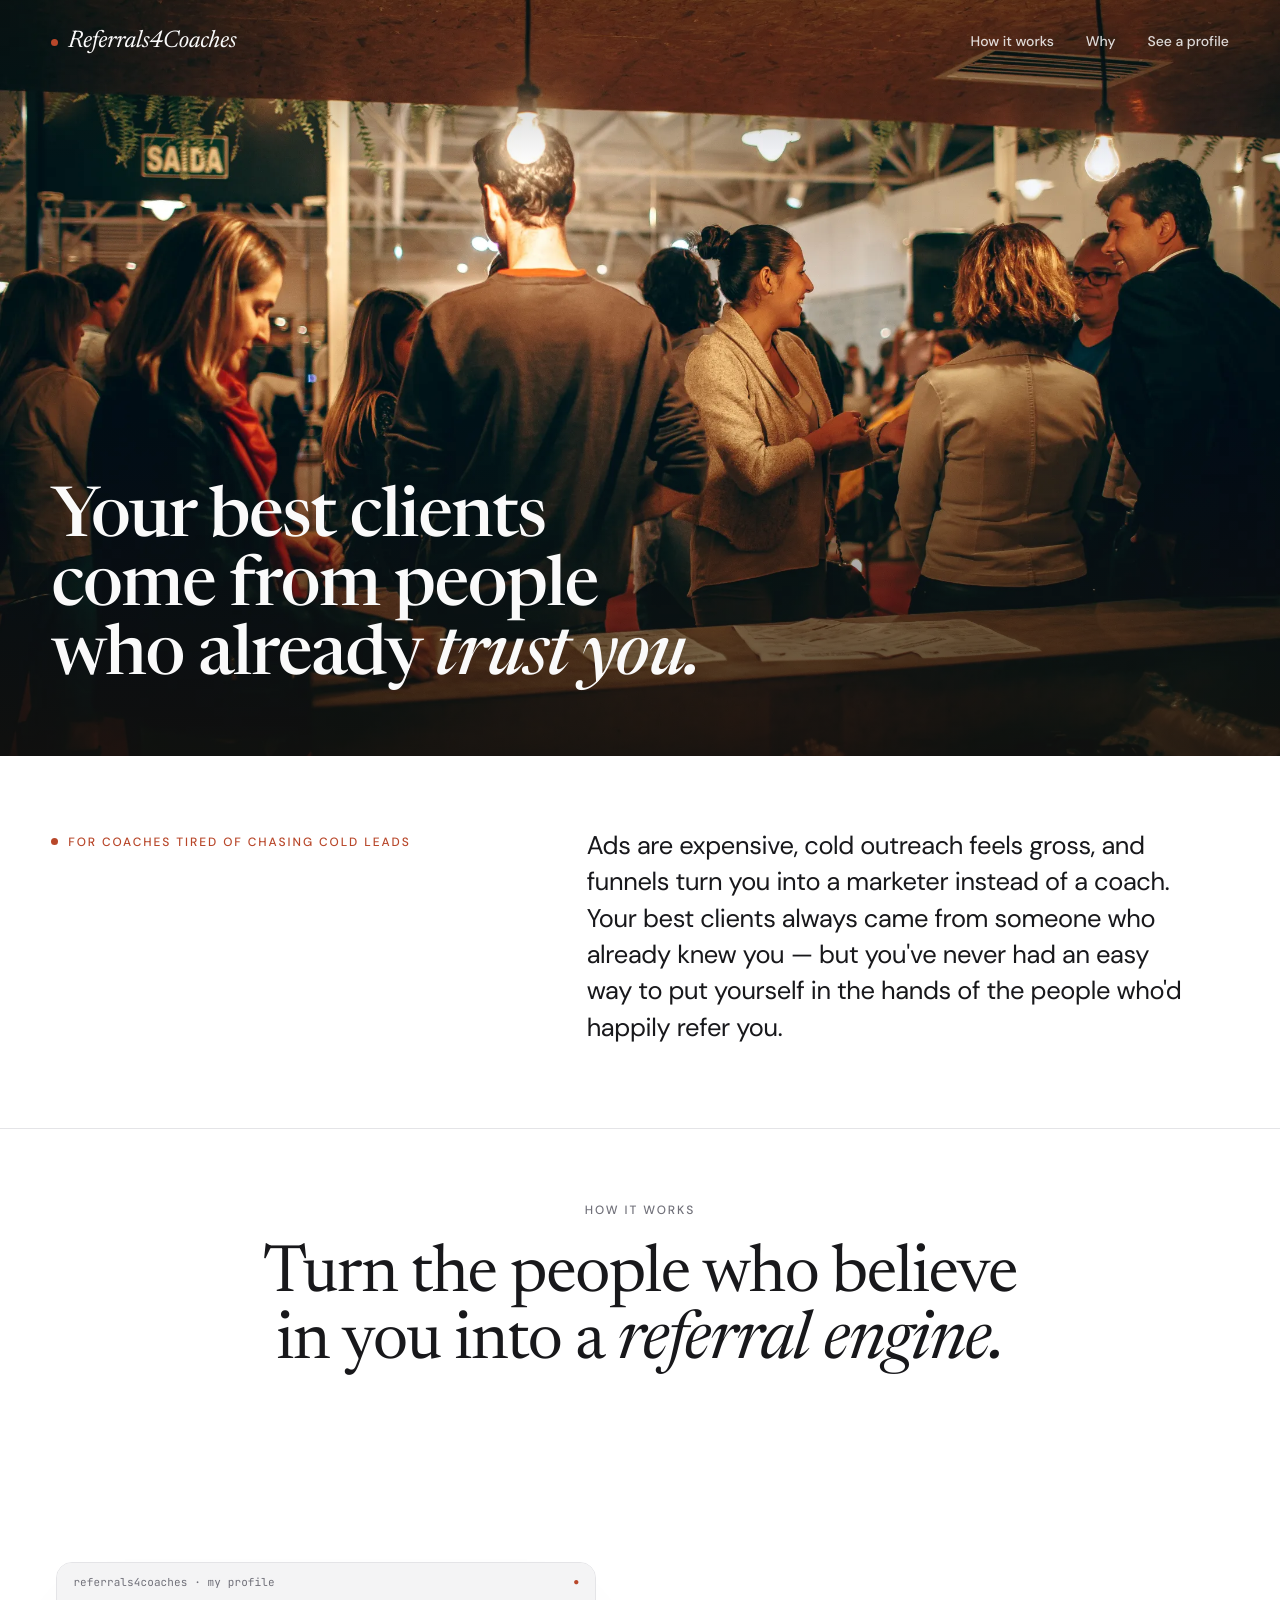
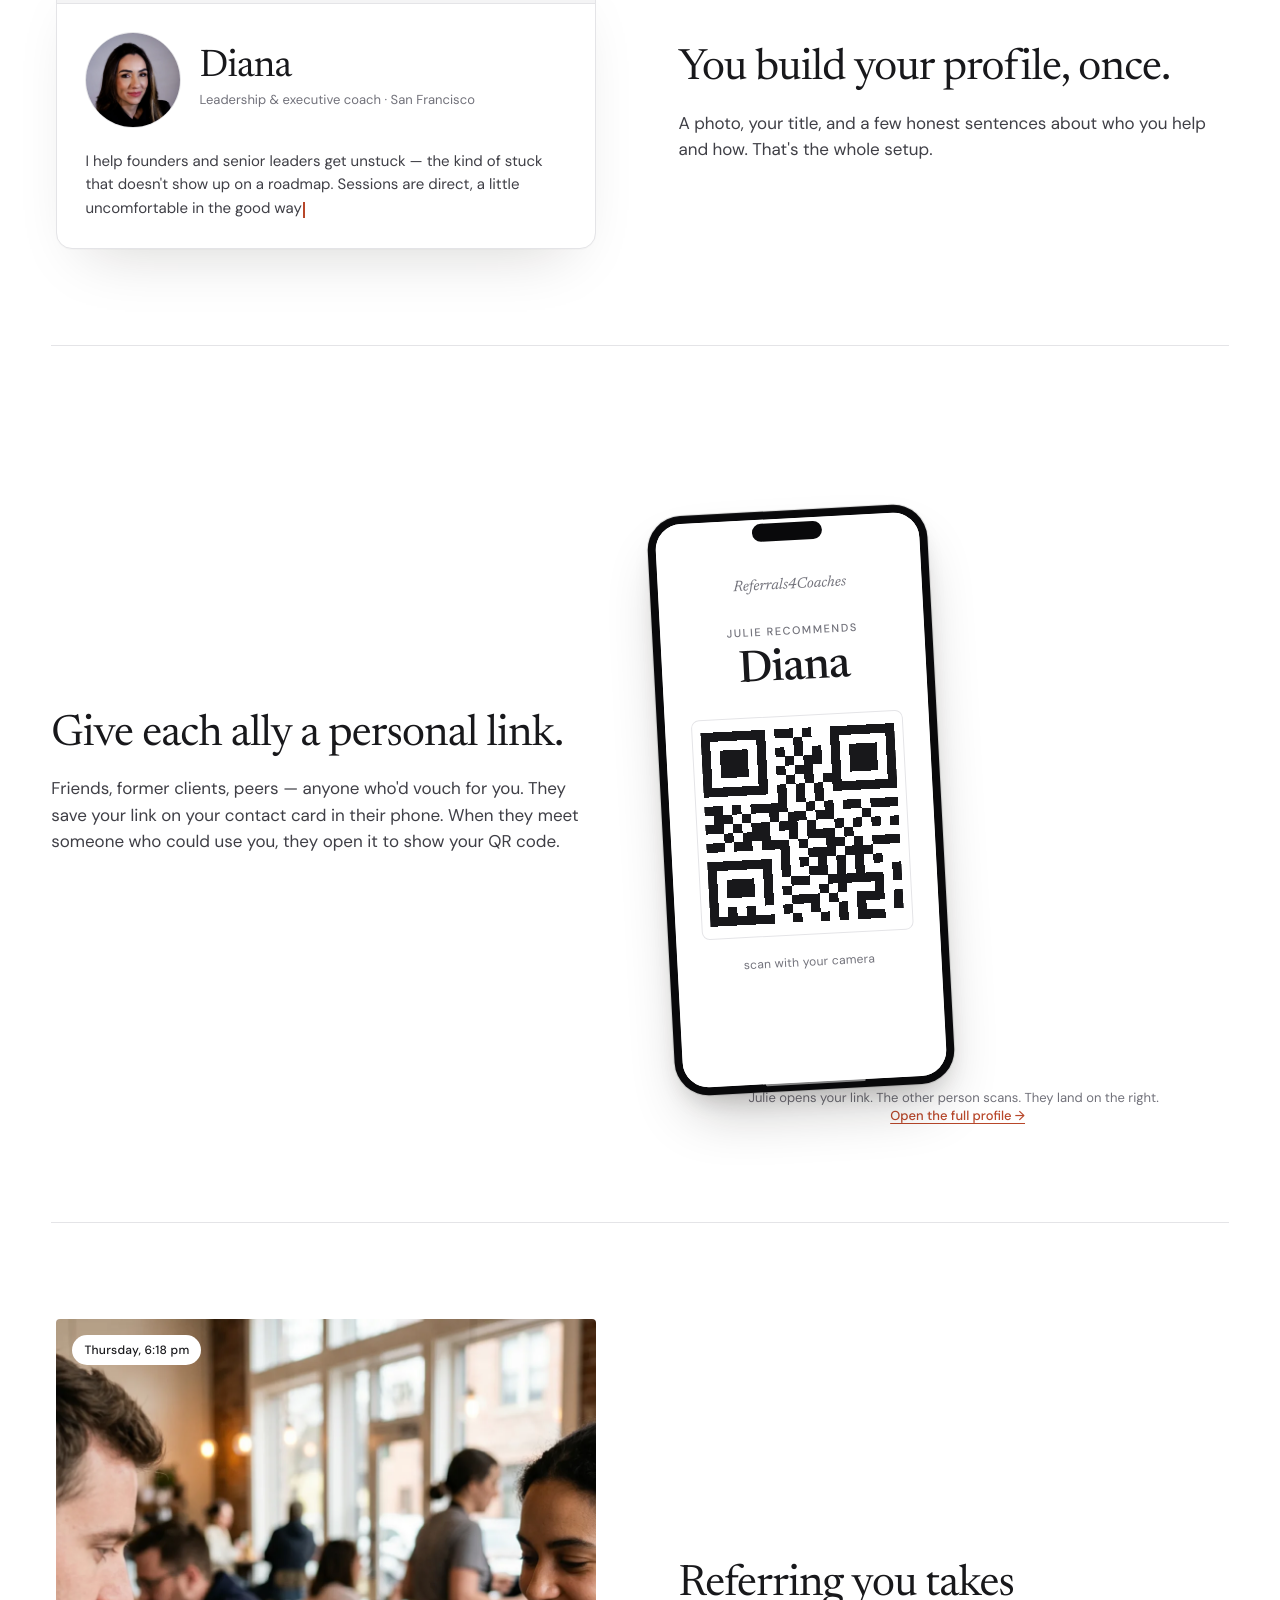
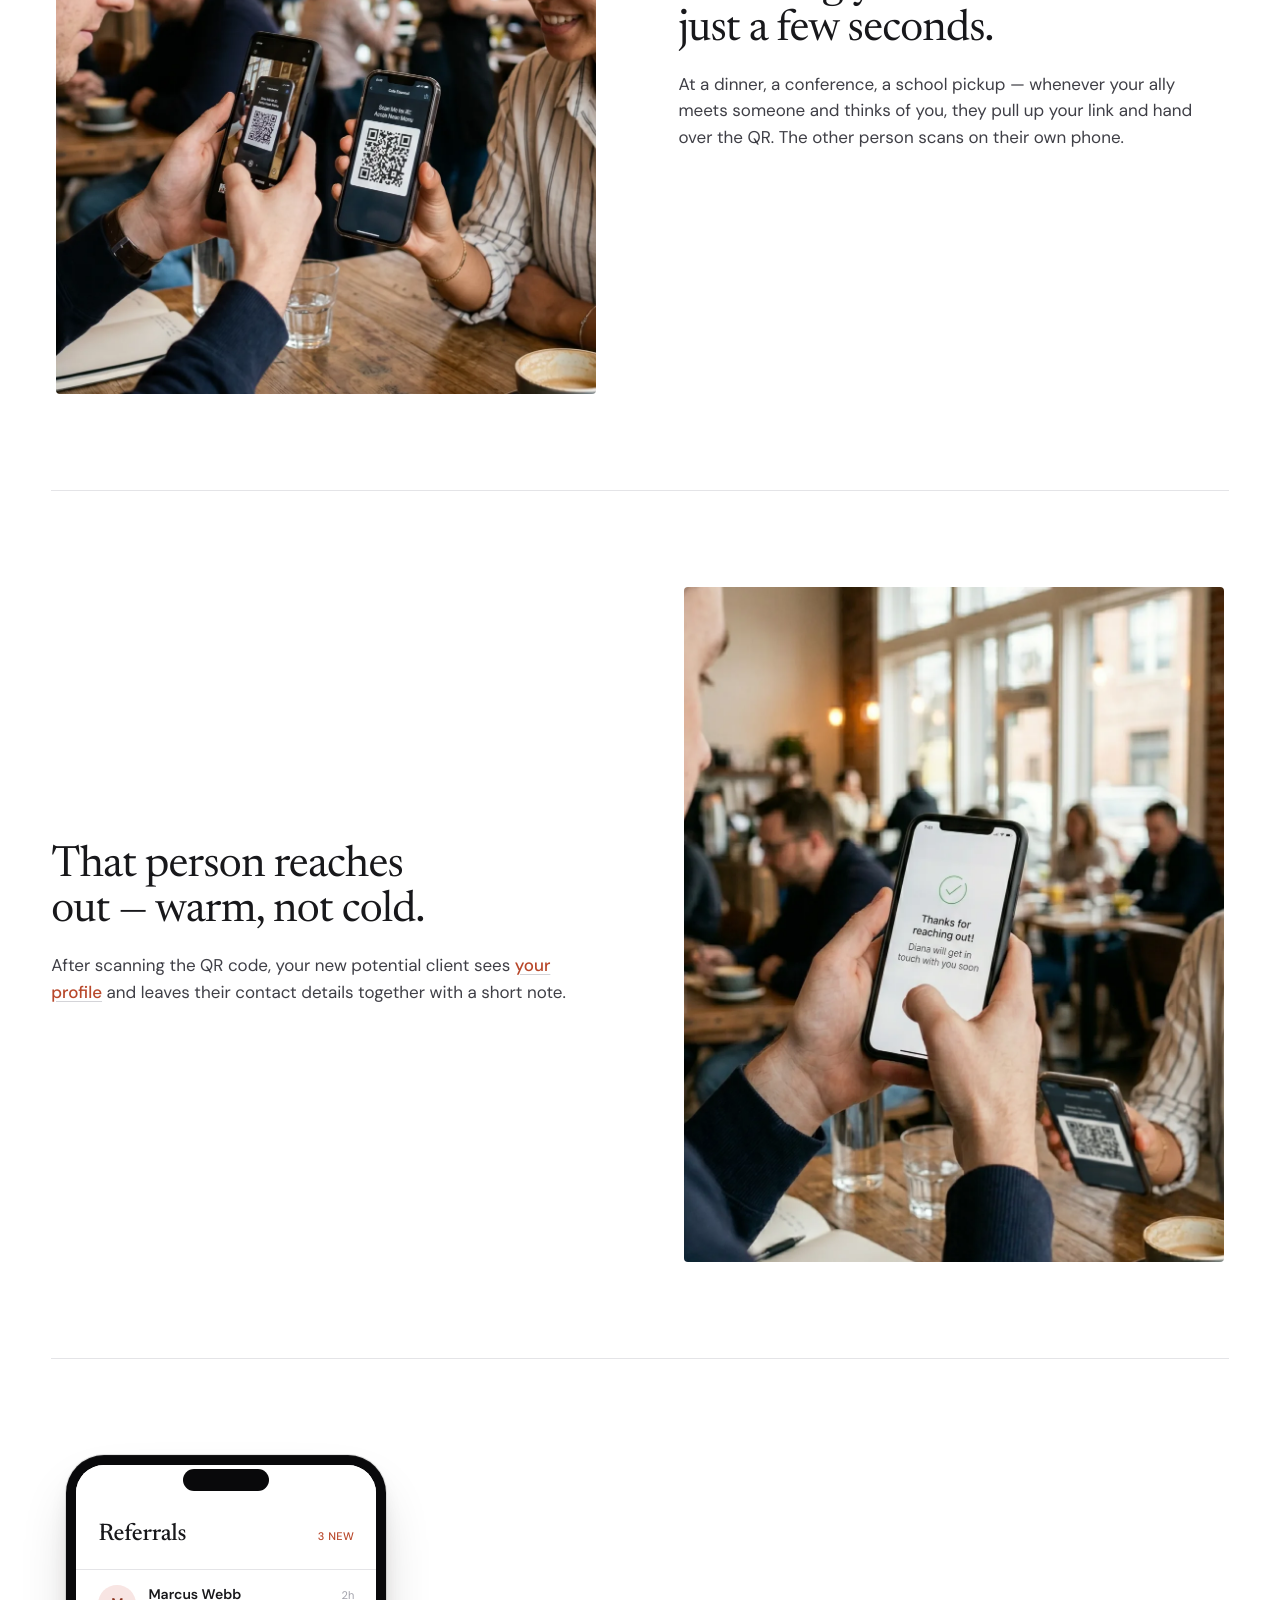
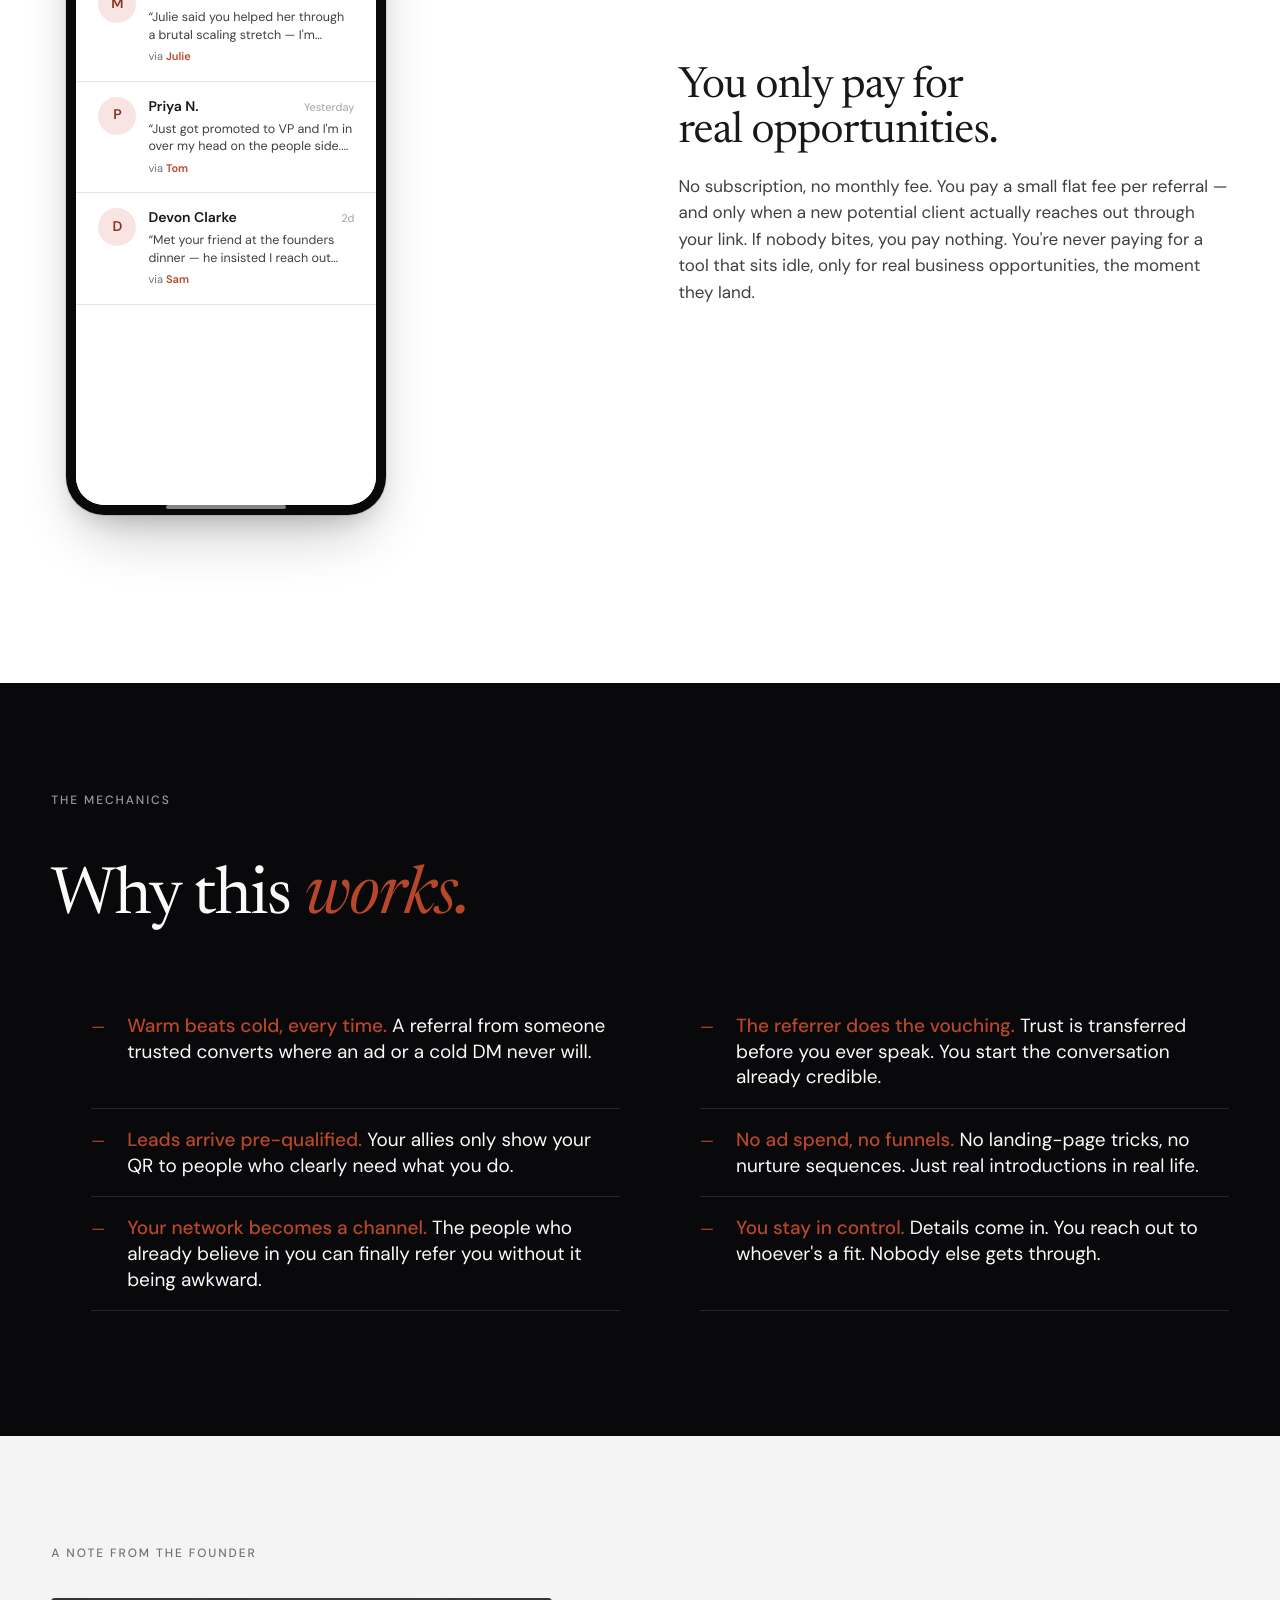
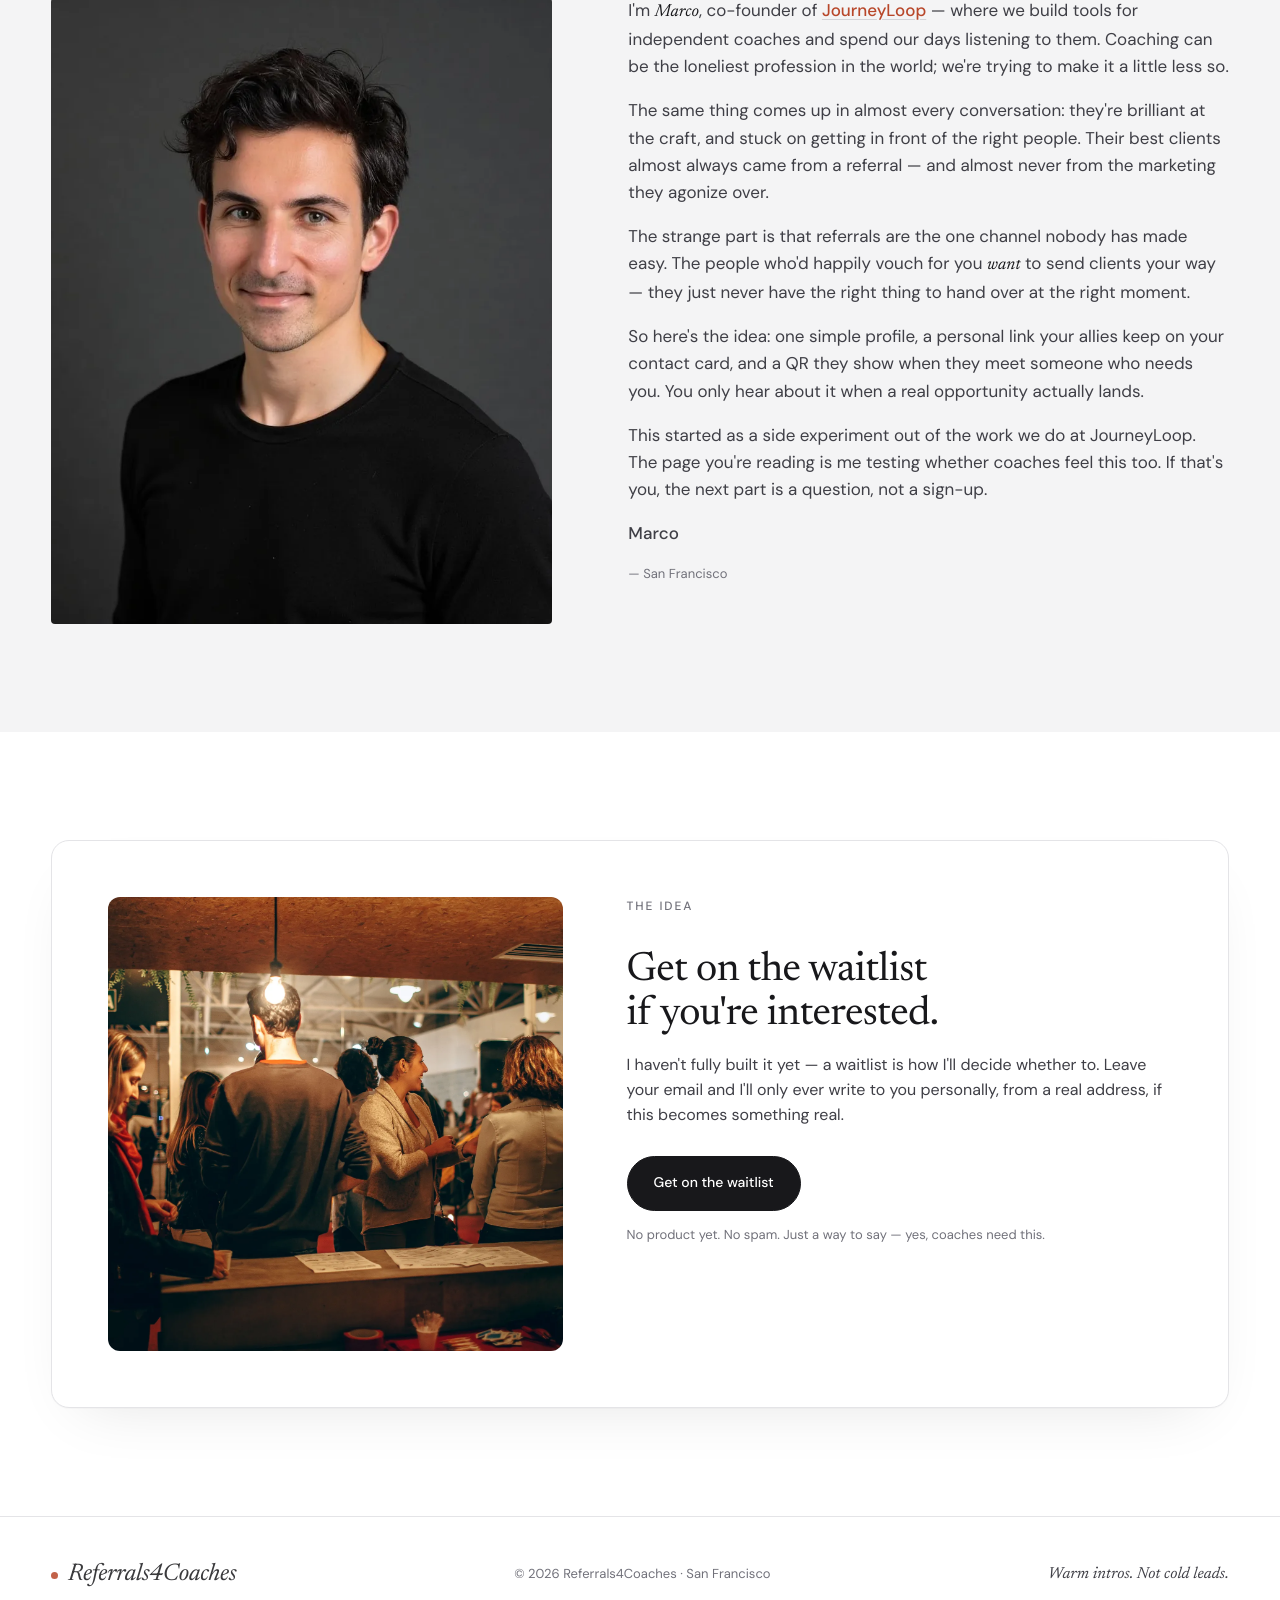
==== index.html @ 595110cc "Clarify waitlist heading "Get on the waitlist if you're interested." replaces the wordier "If you're" ====
<!doctype html>
<html lang="en">
<head>
  <meta charset="utf-8" />
  <meta name="viewport" content="width=device-width, initial-scale=1" />
  <title>Referrals4Coaches — warm intros, not cold leads</title>
  <meta name="description" content="Your best clients come from people who already trust you. A simple way for coaches to turn their network into warm referrals." />

  <link rel="preconnect" href="https://fonts.googleapis.com" />
  <link rel="preconnect" href="https://fonts.gstatic.com" crossorigin />
  <link
    rel="stylesheet"
    href="https://fonts.googleapis.com/css2?family=Newsreader:ital,opsz,wght@0,6..72,300..700;1,6..72,300..700&family=DM+Sans:opsz,wght@9..40,400..700&family=JetBrains+Mono:wght@400;500;600&family=Caveat:wght@500;600&display=swap"
  />

  <link rel="stylesheet" href="styles.css" />
  <link rel="stylesheet" href="profile.css" />
</head>
<body>
  <div class="page">
    <!-- ── Header ────────────────────────────────────────────── -->
    <header class="site-header on-dark">
      <div class="container">
        <a class="brand" href="index.html">
          <span class="brand-dot" aria-hidden="true"></span>
          <span class="brand-mark">Referrals4Coaches</span>
        </a>
        <nav class="nav-links" aria-label="primary">
          <a href="#how">How it works</a>
          <a href="#why">Why</a>
          <a href="profile.html" target="_blank" rel="noreferrer">See a profile</a>
        </nav>
      </div>
    </header>

    <!-- ── 01 Hero ───────────────────────────────────────────── -->
    <section class="hero">
      <div class="hero__bg" aria-hidden="true">
        <img src="images/networking-event.webp" alt="" />
      </div>
      <div class="hero__inner">
        <div class="container">
          <h1 class="hero__headline">
            Your best clients come from people who already <em class="serif-italic">trust you.</em>
          </h1>
        </div>
      </div>
    </section>

    <!-- ── 01b Lead-in ───────────────────────────────────────── -->
    <section class="lead-in">
      <div class="container">
        <div class="lead-in__grid">
          <div class="lead-in__left">
            <div class="eyebrow" style="margin-bottom:18px">For coaches tired of chasing cold leads</div>
          </div>
          <div class="lead-in__right">
            <p class="lead-in__sub">
              Ads are expensive, cold outreach feels gross, and funnels turn you into
              a marketer instead of a coach. Your best clients always came from someone
              who already knew you — but you've never had an easy way to put yourself in
              the hands of the people who'd happily refer you.
            </p>
          </div>
        </div>
      </div>
    </section>

    <!-- ── 02 How it works ───────────────────────────────────── -->
    <section class="section section-tight" id="how">
      <div class="container">
        <div style="text-align:center;margin-bottom:clamp(56px, 7vw, 96px)">
          <div class="eyebrow-muted" style="margin-bottom:24px">How it works</div>
          <h2 class="display-l" style="max-width:22ch;margin:0 auto">
            Turn the people who believe in you into a <em class="serif-italic">referral engine.</em>
          </h2>
        </div>

        <!-- Step 1 — editor mock -->
        <div class="how-row">
          <div class="how-row__media">
            <div class="editor-mock">
              <div class="editor-mock__chrome">
                <div class="editor-mock__url">referrals4coaches · my profile</div>
                <div class="editor-mock__lock" aria-hidden="true">●</div>
              </div>
              <div class="editor-mock__body">
                <div class="editor-mock__head">
                  <div class="editor-mock__avatar img-frame">
                    <img src="images/coach-headshot.webp" alt="" />
                  </div>
                  <div class="editor-mock__id">
                    <div class="editor-mock__name">Diana</div>
                    <div class="editor-mock__details">Leadership &amp; executive coach · San Francisco</div>
                  </div>
                </div>
                <div class="editor-mock__bio">
                  I help founders and senior leaders get unstuck — the kind of stuck that doesn't
                  show up on a roadmap. Sessions are direct, a little uncomfortable in the good way<span class="caret" aria-hidden="true"></span>
                </div>
              </div>
            </div>
          </div>
          <div class="how-row__copy">
            <h3 class="how-row__title">You build your profile, once.</h3>
            <p class="how-row__body">A photo, your title, and a few honest sentences about who you help and how. That's the whole setup.</p>
          </div>
        </div>

        <!-- Step 2 — phone pair (the friend's QR + the prospect's view) -->
        <div class="how-row reverse">
          <div class="how-row__media">
            <div class="phone-pair-wrap">
              <div class="phone-pair-clip">
                <div class="phone-pair" data-active="0">
                  <div class="phone-pair__slot is-active" role="button" tabindex="0" aria-label="Julie's referral screen · what she shows">
                    <div class="phone-wrap" style="transform:rotate(0deg)">
                      <div class="phone">
                        <div class="phone__notch" aria-hidden="true"></div>
                        <div class="phone__screen">
                          <div class="qr-screen">
                            <div class="qr-screen__brand">Referrals4Coaches</div>
                            <div class="qr-screen__title-row">
                              <div class="qr-screen__eyebrow">Julie recommends</div>
                              <h3 class="qr-screen__title">Diana</h3>
                            </div>
                            <div class="qr-screen__qr" role="img" aria-label="QR code to scan"><svg viewBox="0 0 21 21" width="100%" height="100%" preserveAspectRatio="xMidYMid meet" shape-rendering="crispEdges" fill="currentColor"><rect x="0" y="0" width="1" height="1"/><rect x="1" y="0" width="1" height="1"/><rect x="2" y="0" width="1" height="1"/><rect x="3" y="0" width="1" height="1"/><rect x="4" y="0" width="1" height="1"/><rect x="5" y="0" width="1" height="1"/><rect x="6" y="0" width="1" height="1"/><rect x="8" y="0" width="1" height="1"/><rect x="9" y="0" width="1" height="1"/><rect x="11" y="0" width="1" height="1"/><rect x="14" y="0" width="1" height="1"/><rect x="15" y="0" width="1" height="1"/><rect x="16" y="0" width="1" height="1"/><rect x="17" y="0" width="1" height="1"/><rect x="18" y="0" width="1" height="1"/><rect x="19" y="0" width="1" height="1"/><rect x="20" y="0" width="1" height="1"/><rect x="0" y="1" width="1" height="1"/><rect x="6" y="1" width="1" height="1"/><rect x="10" y="1" width="1" height="1"/><rect x="14" y="1" width="1" height="1"/><rect x="20" y="1" width="1" height="1"/><rect x="0" y="2" width="1" height="1"/><rect x="2" y="2" width="1" height="1"/><rect x="3" y="2" width="1" height="1"/><rect x="4" y="2" width="1" height="1"/><rect x="6" y="2" width="1" height="1"/><rect x="8" y="2" width="1" height="1"/><rect x="10" y="2" width="1" height="1"/><rect x="12" y="2" width="1" height="1"/><rect x="14" y="2" width="1" height="1"/><rect x="16" y="2" width="1" height="1"/><rect x="17" y="2" width="1" height="1"/><rect x="18" y="2" width="1" height="1"/><rect x="20" y="2" width="1" height="1"/><rect x="0" y="3" width="1" height="1"/><rect x="2" y="3" width="1" height="1"/><rect x="3" y="3" width="1" height="1"/><rect x="4" y="3" width="1" height="1"/><rect x="6" y="3" width="1" height="1"/><rect x="9" y="3" width="1" height="1"/><rect x="11" y="3" width="1" height="1"/><rect x="12" y="3" width="1" height="1"/><rect x="14" y="3" width="1" height="1"/><rect x="16" y="3" width="1" height="1"/><rect x="17" y="3" width="1" height="1"/><rect x="18" y="3" width="1" height="1"/><rect x="20" y="3" width="1" height="1"/><rect x="0" y="4" width="1" height="1"/><rect x="2" y="4" width="1" height="1"/><rect x="3" y="4" width="1" height="1"/><rect x="4" y="4" width="1" height="1"/><rect x="6" y="4" width="1" height="1"/><rect x="8" y="4" width="1" height="1"/><rect x="10" y="4" width="1" height="1"/><rect x="11" y="4" width="1" height="1"/><rect x="14" y="4" width="1" height="1"/><rect x="16" y="4" width="1" height="1"/><rect x="17" y="4" width="1" height="1"/><rect x="18" y="4" width="1" height="1"/><rect x="20" y="4" width="1" height="1"/><rect x="0" y="5" width="1" height="1"/><rect x="6" y="5" width="1" height="1"/><rect x="9" y="5" width="1" height="1"/><rect x="11" y="5" width="1" height="1"/><rect x="13" y="5" width="1" height="1"/><rect x="14" y="5" width="1" height="1"/><rect x="20" y="5" width="1" height="1"/><rect x="0" y="6" width="1" height="1"/><rect x="1" y="6" width="1" height="1"/><rect x="2" y="6" width="1" height="1"/><rect x="3" y="6" width="1" height="1"/><rect x="4" y="6" width="1" height="1"/><rect x="5" y="6" width="1" height="1"/><rect x="6" y="6" width="1" height="1"/><rect x="8" y="6" width="1" height="1"/><rect x="10" y="6" width="1" height="1"/><rect x="12" y="6" width="1" height="1"/><rect x="14" y="6" width="1" height="1"/><rect x="15" y="6" width="1" height="1"/><rect x="16" y="6" width="1" height="1"/><rect x="17" y="6" width="1" height="1"/><rect x="18" y="6" width="1" height="1"/><rect x="19" y="6" width="1" height="1"/><rect x="20" y="6" width="1" height="1"/><rect x="8" y="7" width="1" height="1"/><rect x="10" y="7" width="1" height="1"/><rect x="12" y="7" width="1" height="1"/><rect x="0" y="8" width="1" height="1"/><rect x="1" y="8" width="1" height="1"/><rect x="3" y="8" width="1" height="1"/><rect x="5" y="8" width="1" height="1"/><rect x="6" y="8" width="1" height="1"/><rect x="7" y="8" width="1" height="1"/><rect x="8" y="8" width="1" height="1"/><rect x="11" y="8" width="1" height="1"/><rect x="13" y="8" width="1" height="1"/><rect x="15" y="8" width="1" height="1"/><rect x="16" y="8" width="1" height="1"/><rect x="18" y="8" width="1" height="1"/><rect x="19" y="8" width="1" height="1"/><rect x="20" y="8" width="1" height="1"/><rect x="1" y="9" width="1" height="1"/><rect x="2" y="9" width="1" height="1"/><rect x="4" y="9" width="1" height="1"/><rect x="7" y="9" width="1" height="1"/><rect x="9" y="9" width="1" height="1"/><rect x="10" y="9" width="1" height="1"/><rect x="12" y="9" width="1" height="1"/><rect x="13" y="9" width="1" height="1"/><rect x="17" y="9" width="1" height="1"/><rect x="0" y="10" width="1" height="1"/><rect x="1" y="10" width="1" height="1"/><rect x="3" y="10" width="1" height="1"/><rect x="5" y="10" width="1" height="1"/><rect x="6" y="10" width="1" height="1"/><rect x="8" y="10" width="1" height="1"/><rect x="9" y="10" width="1" height="1"/><rect x="11" y="10" width="1" height="1"/><rect x="14" y="10" width="1" height="1"/><rect x="16" y="10" width="1" height="1"/><rect x="18" y="10" width="1" height="1"/><rect x="20" y="10" width="1" height="1"/><rect x="2" y="11" width="1" height="1"/><rect x="4" y="11" width="1" height="1"/><rect x="5" y="11" width="1" height="1"/><rect x="6" y="11" width="1" height="1"/><rect x="9" y="11" width="1" height="1"/><rect x="11" y="11" width="1" height="1"/><rect x="12" y="11" width="1" height="1"/><rect x="13" y="11" width="1" height="1"/><rect x="15" y="11" width="1" height="1"/><rect x="0" y="12" width="1" height="1"/><rect x="1" y="12" width="1" height="1"/><rect x="3" y="12" width="1" height="1"/><rect x="4" y="12" width="1" height="1"/><rect x="6" y="12" width="1" height="1"/><rect x="7" y="12" width="1" height="1"/><rect x="8" y="12" width="1" height="1"/><rect x="10" y="12" width="1" height="1"/><rect x="13" y="12" width="1" height="1"/><rect x="14" y="12" width="1" height="1"/><rect x="16" y="12" width="1" height="1"/><rect x="18" y="12" width="1" height="1"/><rect x="19" y="12" width="1" height="1"/><rect x="20" y="12" width="1" height="1"/><rect x="8" y="13" width="1" height="1"/><rect x="11" y="13" width="1" height="1"/><rect x="12" y="13" width="1" height="1"/><rect x="13" y="13" width="1" height="1"/><rect x="15" y="13" width="1" height="1"/><rect x="16" y="13" width="1" height="1"/><rect x="17" y="13" width="1" height="1"/><rect x="0" y="14" width="1" height="1"/><rect x="1" y="14" width="1" height="1"/><rect x="2" y="14" width="1" height="1"/><rect x="3" y="14" width="1" height="1"/><rect x="4" y="14" width="1" height="1"/><rect x="5" y="14" width="1" height="1"/><rect x="6" y="14" width="1" height="1"/><rect x="8" y="14" width="1" height="1"/><rect x="10" y="14" width="1" height="1"/><rect x="12" y="14" width="1" height="1"/><rect x="14" y="14" width="1" height="1"/><rect x="16" y="14" width="1" height="1"/><rect x="18" y="14" width="1" height="1"/><rect x="0" y="15" width="1" height="1"/><rect x="6" y="15" width="1" height="1"/><rect x="8" y="15" width="1" height="1"/><rect x="11" y="15" width="1" height="1"/><rect x="12" y="15" width="1" height="1"/><rect x="14" y="15" width="1" height="1"/><rect x="16" y="15" width="1" height="1"/><rect x="20" y="15" width="1" height="1"/><rect x="0" y="16" width="1" height="1"/><rect x="2" y="16" width="1" height="1"/><rect x="3" y="16" width="1" height="1"/><rect x="4" y="16" width="1" height="1"/><rect x="6" y="16" width="1" height="1"/><rect x="9" y="16" width="1" height="1"/><rect x="10" y="16" width="1" height="1"/><rect x="13" y="16" width="1" height="1"/><rect x="14" y="16" width="1" height="1"/><rect x="15" y="16" width="1" height="1"/><rect x="16" y="16" width="1" height="1"/><rect x="17" y="16" width="1" height="1"/><rect x="18" y="16" width="1" height="1"/><rect x="20" y="16" width="1" height="1"/><rect x="0" y="17" width="1" height="1"/><rect x="2" y="17" width="1" height="1"/><rect x="3" y="17" width="1" height="1"/><rect x="4" y="17" width="1" height="1"/><rect x="6" y="17" width="1" height="1"/><rect x="8" y="17" width="1" height="1"/><rect x="12" y="17" width="1" height="1"/><rect x="14" y="17" width="1" height="1"/><rect x="18" y="17" width="1" height="1"/><rect x="0" y="18" width="1" height="1"/><rect x="6" y="18" width="1" height="1"/><rect x="9" y="18" width="1" height="1"/><rect x="10" y="18" width="1" height="1"/><rect x="11" y="18" width="1" height="1"/><rect x="13" y="18" width="1" height="1"/><rect x="16" y="18" width="1" height="1"/><rect x="17" y="18" width="1" height="1"/><rect x="18" y="18" width="1" height="1"/><rect x="20" y="18" width="1" height="1"/><rect x="0" y="19" width="1" height="1"/><rect x="2" y="19" width="1" height="1"/><rect x="4" y="19" width="1" height="1"/><rect x="8" y="19" width="1" height="1"/><rect x="11" y="19" width="1" height="1"/><rect x="14" y="19" width="1" height="1"/><rect x="16" y="19" width="1" height="1"/><rect x="20" y="19" width="1" height="1"/><rect x="0" y="20" width="1" height="1"/><rect x="1" y="20" width="1" height="1"/><rect x="2" y="20" width="1" height="1"/><rect x="3" y="20" width="1" height="1"/><rect x="4" y="20" width="1" height="1"/><rect x="5" y="20" width="1" height="1"/><rect x="6" y="20" width="1" height="1"/><rect x="9" y="20" width="1" height="1"/><rect x="12" y="20" width="1" height="1"/><rect x="14" y="20" width="1" height="1"/><rect x="16" y="20" width="1" height="1"/><rect x="17" y="20" width="1" height="1"/><rect x="18" y="20" width="1" height="1"/></svg></div>
                            <div class="qr-screen__hint">scan with your camera</div>
                          </div>
                        </div>
                        <div class="phone__home" aria-hidden="true"></div>
                      </div>
                    </div>
                  </div>
                  <div class="phone-pair__slot" role="button" tabindex="0" aria-label="The prospect's view · after scanning">
                    <div class="phone-wrap" style="transform:rotate(0deg)">
                      <div class="phone">
                        <div class="phone__notch" aria-hidden="true"></div>
                        <div class="phone__screen">
                          <div class="scanned-hint">
                            <span class="scanned-hint__avatar" aria-hidden="true"><img src="images/julie.webp" alt="" /></span>
                            <span class="caption">Julie thought you two should meet.</span>
                          </div>
                          <article class="profile-card">
                            <section class="profile-meet">
                              <div class="profile-meet__head">
                                <div class="profile-meet__avatar img-frame"><img src="images/coach-headshot.webp" alt="" /></div>
                                <div class="profile-meet__id">
                                  <h1 class="profile-meet__name">Diana</h1>
                                  <div class="profile-meet__details caption">Leadership &amp; executive coach · San Francisco</div>
                                </div>
                              </div>
                              <hr class="profile-meet__rule" />
                              <p class="profile-meet__bio">I help founders and senior leaders get unstuck. Direct, a little uncomfortable in the good way.</p>
                            </section>
                          </article>
                          <section class="profile-form">
                            <p class="form-intro">Want to talk? Leave your details and <em>Diana</em> will reach out.</p>
                            <div class="field">
                              <label>Your name</label>
                              <input class="input" type="text" placeholder="first and last is great" readonly tabindex="-1" />
                            </div>
                            <div class="field">
                              <label>Phone or email</label>
                              <input class="input" type="text" placeholder="however you'd like to be reached" readonly tabindex="-1" />
                            </div>
                            <button class="btn" type="button" tabindex="-1">Send your details</button>
                          </section>
                        </div>
                        <div class="phone__home" aria-hidden="true"></div>
                      </div>
                    </div>
                  </div>
                </div>
              </div>

              <div class="phone-pair__nav" aria-label="Phone view selector">
                <button class="phone-pair__arrow" data-dir="prev" disabled aria-label="Previous">
                  <svg viewBox="0 0 24 24" width="20" height="20" fill="none" stroke="currentColor" stroke-width="1.5" stroke-linecap="round" stroke-linejoin="round" style="transform:scaleX(-1)"><path d="M5 12h14"/><path d="M13 6l6 6-6 6"/></svg>
                </button>
                <div class="phone-pair__dots" role="tablist">
                  <button class="phone-pair__dot is-active" role="tab" aria-selected="true" aria-label="Julie's referral screen"></button>
                  <button class="phone-pair__dot" role="tab" aria-selected="false" aria-label="The prospect's view · after scanning"></button>
                </div>
                <button class="phone-pair__arrow" data-dir="next" aria-label="Next">
                  <svg viewBox="0 0 24 24" width="20" height="20" fill="none" stroke="currentColor" stroke-width="1.5" stroke-linecap="round" stroke-linejoin="round"><path d="M5 12h14"/><path d="M13 6l6 6-6 6"/></svg>
                </button>
              </div>

              <div class="how-row__caption caption phone-pair__caption">
                Julie opens your link. The other person scans. They land on the right.
                <a href="profile.html" target="_blank" rel="noreferrer" class="how-row__link">Open the full profile →</a>
              </div>
            </div>
          </div>
          <div class="how-row__copy">
            <h3 class="how-row__title">Give each ally a personal link.</h3>
            <p class="how-row__body">Friends, former clients, peers — anyone who'd vouch for you. They save your link on your contact card in their phone. When they meet someone who could use you, they open it to show your QR code.</p>
          </div>
        </div>

        <!-- Step 3 — phone-hands photo -->
        <div class="how-row">
          <div class="how-row__media">
            <div class="how-row__photo img-frame">
              <img src="images/show-qr-code.webp" alt="One person showing a QR code on their phone while another scans it in a cafe." />
              <div class="badge">Thursday, 6:18 pm</div>
            </div>
          </div>
          <div class="how-row__copy">
            <h3 class="how-row__title">Referring you takes just a few seconds.</h3>
            <p class="how-row__body">At a dinner, a conference, a school pickup — whenever your ally meets someone and thinks of you, they pull up your link and hand over the QR. The other person scans on their own phone.</p>
          </div>
        </div>

        <!-- Step 4 — prospect photo -->
        <div class="how-row reverse">
          <div class="how-row__media">
            <div class="how-row__photo img-frame">
              <img src="images/reached-out.webp" alt="A person holding a phone showing a 'thanks for reaching out' confirmation in a cafe." />
            </div>
          </div>
          <div class="how-row__copy">
            <h3 class="how-row__title">That person reaches out — warm, not cold.</h3>
            <p class="how-row__body">After scanning the QR code, your new potential client sees <a class="inline-link" href="profile.html" target="_blank" rel="noreferrer">your profile</a> and leaves their contact details together with a short note.</p>
          </div>
        </div>

        <!-- Step 5 — referrals inbox + pricing -->
        <div class="how-row">
          <div class="how-row__media">
            <div class="phone-wrap">
              <div class="phone">
                <div class="phone__notch" aria-hidden="true"></div>
                <div class="phone__screen">
                  <div class="inbox">
                    <div class="inbox__top">
                      <div class="inbox__title">Referrals</div>
                      <div class="inbox__count">3 new</div>
                    </div>
                    <ul class="inbox__list">
                      <li class="inbox__item">
                        <span class="inbox__avatar" aria-hidden="true">M</span>
                        <div class="inbox__body">
                          <div class="inbox__row"><span class="inbox__name">Marcus Webb</span><span class="inbox__time">2h</span></div>
                          <div class="inbox__note">“Julie said you helped her through a brutal scaling stretch — I'm staring down the same thing.”</div>
                          <div class="inbox__via">via <strong>Julie</strong></div>
                        </div>
                      </li>
                      <li class="inbox__item">
                        <span class="inbox__avatar" aria-hidden="true">P</span>
                        <div class="inbox__body">
                          <div class="inbox__row"><span class="inbox__name">Priya N.</span><span class="inbox__time">Yesterday</span></div>
                          <div class="inbox__note">“Just got promoted to VP and I'm in over my head on the people side. Would love to talk.”</div>
                          <div class="inbox__via">via <strong>Tom</strong></div>
                        </div>
                      </li>
                      <li class="inbox__item">
                        <span class="inbox__avatar" aria-hidden="true">D</span>
                        <div class="inbox__body">
                          <div class="inbox__row"><span class="inbox__name">Devon Clarke</span><span class="inbox__time">2d</span></div>
                          <div class="inbox__note">“Met your friend at the founders dinner — he insisted I reach out before our next raise.”</div>
                          <div class="inbox__via">via <strong>Sam</strong></div>
                        </div>
                      </li>
                    </ul>
                  </div>
                </div>
                <div class="phone__home" aria-hidden="true"></div>
              </div>
            </div>
          </div>
          <div class="how-row__copy">
            <h3 class="how-row__title">You only pay for real opportunities.</h3>
            <p class="how-row__body">No subscription, no monthly fee. You pay a small flat fee per referral — and only when a new potential client actually reaches out through your link. If nobody bites, you pay nothing. You're never paying for a tool that sits idle, only for real business opportunities, the moment they land.</p>
          </div>
        </div>
      </div>
    </section>

    <!-- ── 03 Why this works (dark) ──────────────────────────── -->
    <section class="section section-dark" id="why">
      <div class="container">
        <div class="eyebrow-on-dark" style="margin-bottom:28px">The mechanics</div>
        <h2 class="display-l" style="max-width:14ch;margin-bottom:64px;color:var(--on-dark)">
          Why this <em class="serif-italic" style="color:var(--accent)">works.</em>
        </h2>
        <ul class="nots">
          <li class="not"><span class="dash" aria-hidden="true">—</span><span><span class="not__lead">Warm beats cold, every time.</span> A referral from someone trusted converts where an ad or a cold DM never will.</span></li>
          <li class="not"><span class="dash" aria-hidden="true">—</span><span><span class="not__lead">The referrer does the vouching.</span> Trust is transferred before you ever speak. You start the conversation already credible.</span></li>
          <li class="not"><span class="dash" aria-hidden="true">—</span><span><span class="not__lead">Leads arrive pre-qualified.</span> Your allies only show your QR to people who clearly need what you do.</span></li>
          <li class="not"><span class="dash" aria-hidden="true">—</span><span><span class="not__lead">No ad spend, no funnels.</span> No landing-page tricks, no nurture sequences. Just real introductions in real life.</span></li>
          <li class="not"><span class="dash" aria-hidden="true">—</span><span><span class="not__lead">Your network becomes a channel.</span> The people who already believe in you can finally refer you without it being awkward.</span></li>
          <li class="not"><span class="dash" aria-hidden="true">—</span><span><span class="not__lead">You stay in control.</span> Details come in. You reach out to whoever's a fit. Nobody else gets through.</span></li>
        </ul>
      </div>
    </section>

    <!-- ── 04 A note from the founder ────────────────────────── -->
    <section class="section section-sand" id="manifesto">
      <div class="container">
        <div class="eyebrow-muted" style="margin-bottom:36px">A note from the founder</div>
        <div class="founder">
          <div class="founder-photo img-frame">
            <img src="images/marco.webp" alt="Marco Lamina, co-founder of JourneyLoop." />
          </div>
          <div class="founder-body">
            <p>I'm <em>Marco</em>, co-founder of <a class="inline-link" href="https://www.journeyloop.ai/" target="_blank" rel="noopener">JourneyLoop</a> — where we build tools for independent coaches and spend our days listening to them. Coaching can be the loneliest profession in the world; we're trying to make it a little less so.</p>
            <p>The same thing comes up in almost every conversation: they're brilliant at the craft, and stuck on getting in front of the right people. Their best clients almost always came from a referral — and almost never from the marketing they agonize over.</p>
            <p>The strange part is that referrals are the one channel nobody has made easy. The people who'd happily vouch for you <em>want</em> to send clients your way — they just never have the right thing to hand over at the right moment.</p>
            <p>So here's the idea: one simple profile, a personal link your allies keep on your contact card, and a QR they show when they meet someone who needs you. You only hear about it when a real opportunity actually lands.</p>
            <p>This started as a side experiment out of the work we do at JourneyLoop. The page you're reading is me testing whether coaches feel this too. If that's you, the next part is a question, not a sign-up.</p>
            <p class="sig"><a href="https://www.marcolamina.me/" target="_blank" rel="noopener">Marco</a></p>
            <div class="caption" style="margin-top:4px">— San Francisco</div>
          </div>
        </div>
      </div>
    </section>

    <!-- ── 06 The ask (waitlist) ─────────────────────────────── -->
    <section class="section" id="ask">
      <div class="container">
        <div class="ask-wrap">
          <div class="ask-photo img-frame">
            <img src="images/networking-event.webp" alt="" />
          </div>

          <div class="ask-form-wrap">
            <div class="fade-in" data-stage="ask">
              <div class="eyebrow-muted" style="margin-bottom:18px">The idea</div>
              <h2 class="display-m" style="margin-bottom:16px;max-width:22ch">Get on the waitlist if you're interested.</h2>
              <p class="body" style="margin-bottom:28px;max-width:36rem">
                I haven't fully built it yet — a waitlist is how I'll decide whether to. Leave your
                email and I'll only ever write to you personally, from a real address, if this
                becomes something real.
              </p>
              <!-- TODO: replace href with your own Google Form / Formspree / waitlist link -->
              <a class="btn" style="display:inline-block;text-decoration:none" href="#ask" rel="noopener">Get on the waitlist</a>
              <p class="caption" style="margin-top:16px">No product yet. No spam. Just a way to say — yes, coaches need this.</p>
            </div>
          </div>
        </div>
      </div>
    </section>

    <!-- ── Footer ────────────────────────────────────────────── -->
    <footer class="site-footer">
      <div class="container">
        <div class="brand" style="opacity:0.85">
          <span class="brand-dot" aria-hidden="true"></span>
          <span class="brand-mark">Referrals4Coaches</span>
        </div>
        <div class="caption">© 2026 Referrals4Coaches · San Francisco</div>
        <div class="caption" style="font-family:var(--serif);font-style:italic;font-size:16px;color:var(--ink-2)">Warm intros. Not cold leads.</div>
      </div>
    </footer>
  </div>

  <script>
    (function () {
      // ── Phone-pair carousel (mobile arrows / dots) ──
      var roots = document.querySelectorAll('.phone-pair-wrap');
      Array.prototype.forEach.call(roots, function (root) {
        var track = root.querySelector('.phone-pair');
        var slots = Array.prototype.slice.call(root.querySelectorAll('.phone-pair__slot'));
        var dots = Array.prototype.slice.call(root.querySelectorAll('.phone-pair__dot'));
        var prev = root.querySelector('.phone-pair__arrow[data-dir="prev"]');
        var next = root.querySelector('.phone-pair__arrow[data-dir="next"]');
        var last = slots.length - 1;
        var active = 0;
        var render = function () {
          if (track) track.setAttribute('data-active', active);
          slots.forEach(function (s, i) { s.classList.toggle('is-active', i === active); });
          dots.forEach(function (d, i) {
            d.classList.toggle('is-active', i === active);
            d.setAttribute('aria-selected', i === active ? 'true' : 'false');
          });
          if (prev) prev.disabled = active === 0;
          if (next) next.disabled = active === last;
        };
        slots.forEach(function (s, i) { s.addEventListener('click', function () { active = i; render(); }); });
        dots.forEach(function (d, i) { d.addEventListener('click', function () { active = i; render(); }); });
        if (prev) prev.addEventListener('click', function () { active = Math.max(0, active - 1); render(); });
        if (next) next.addEventListener('click', function () { active = Math.min(last, active + 1); render(); });
        render();
      });
    })();
  </script>
</body>
</html>
---- styles.css ----
/* datemyfriend — light + photo-driven, sans body, serif display */

:root {
  --bg: #FFFFFF;             /* pure white */
  --bg-2: #F4F4F5;           /* cool neutral gray */
  --bg-3: #E4E4E7;           /* deeper neutral gray */
  --ink-dark: #09090B;       /* near-black, neutral */
  --ink: #18181B;
  --ink-2: #3F3F46;
  --ink-3: #71717A;
  --ink-4: #A1A1AA;
  --rule: #D4D4D8;
  --rule-soft: #E4E4E7;
  --accent: #B8472A;         /* burnt sienna default — warm accent against cool surfaces */
  --accent-ink: #8A331F;
  --on-dark: #FAFAFA;

  --serif: "Newsreader", "Source Serif Pro", Georgia, serif;
  --sans: "DM Sans", "Söhne", -apple-system, "Helvetica Neue", sans-serif;
  --mono: "JetBrains Mono", "DM Mono", ui-monospace, Menlo, monospace;

  --measure: 36rem;
  --gutter: clamp(20px, 4vw, 64px);
}

* { box-sizing: border-box; }

html, body {
  margin: 0;
  padding: 0;
  background: var(--bg);
  color: var(--ink);
  font-family: var(--sans);
  font-size: 17px;
  line-height: 1.5;
  overflow-x: hidden;
  -webkit-font-smoothing: antialiased;
  -moz-osx-font-smoothing: grayscale;
  text-rendering: geometricPrecision;
}

img { display: block; max-width: 100%; }
a { color: inherit; text-decoration: none; }

/* ── Type ────────────────────────────────────────────────────── */

.eyebrow {
  font-family: var(--sans);
  font-size: 12px;
  font-weight: 500;
  letter-spacing: 0.16em;
  text-transform: uppercase;
  color: var(--accent);
}

.eyebrow-muted {
  font-family: var(--sans);
  font-size: 12px;
  font-weight: 500;
  letter-spacing: 0.16em;
  text-transform: uppercase;
  color: var(--ink-3);
}

.eyebrow-on-dark {
  font-family: var(--sans);
  font-size: 12px;
  font-weight: 500;
  letter-spacing: 0.16em;
  text-transform: uppercase;
  color: color-mix(in oklch, var(--on-dark) 60%, transparent);
}

.display-hero {
  font-family: var(--serif);
  font-weight: 400;
  font-size: clamp(48px, 8vw, 120px);
  line-height: 0.96;
  letter-spacing: -0.024em;
  font-variation-settings: "opsz" 60;
  text-wrap: balance;
}

.display-l {
  font-family: var(--serif);
  font-weight: 400;
  font-size: clamp(36px, 5.2vw, 72px);
  line-height: 1.0;
  letter-spacing: -0.020em;
  font-variation-settings: "opsz" 36;
  text-wrap: balance;
}

.display-m {
  font-family: var(--serif);
  font-weight: 420;
  font-size: clamp(28px, 3.2vw, 44px);
  line-height: 1.08;
  letter-spacing: -0.013em;
  font-variation-settings: "opsz" 28;
  text-wrap: balance;
}

.display-s {
  font-family: var(--serif);
  font-weight: 440;
  font-size: clamp(22px, 2.2vw, 28px);
  line-height: 1.18;
  letter-spacing: -0.008em;
}

.lede {
  font-family: var(--sans);
  font-size: clamp(17px, 1.4vw, 19px);
  line-height: 1.5;
  letter-spacing: -0.002em;
  font-weight: 400;
  color: var(--ink-2);
}

.body {
  font-family: var(--sans);
  font-size: 16px;
  line-height: 1.55;
  color: var(--ink-2);
}

.body-tight {
  font-family: var(--sans);
  font-size: 15px;
  line-height: 1.5;
  color: var(--ink-2);
}

.caption {
  font-family: var(--sans);
  font-size: 13px;
  line-height: 1.4;
  letter-spacing: 0;
  color: var(--ink-3);
}

.mono {
  font-family: var(--mono);
  font-weight: 400;
  letter-spacing: 0.04em;
}

em.serif-italic, .serif-italic {
  font-style: italic;
  font-variation-settings: "opsz" 60;
}

.accent { color: var(--accent); }

/* ── Layout ──────────────────────────────────────────────────── */

.page { width: 100%; min-height: 100vh; overflow-x: hidden; }

.container {
  width: 100%;
  max-width: 1280px;
  margin: 0 auto;
  padding-left: var(--gutter);
  padding-right: var(--gutter);
}

.container-narrow {
  width: 100%;
  max-width: 780px;
  margin: 0 auto;
  padding-left: var(--gutter);
  padding-right: var(--gutter);
}

.section {
  padding-top: clamp(80px, 12vh, 160px);
  padding-bottom: clamp(80px, 12vh, 160px);
}

.section-tight {
  padding-top: clamp(56px, 8vh, 96px);
  padding-bottom: clamp(56px, 8vh, 96px);
}

.section-sand { background: var(--bg-2); }
.section-deep { background: var(--bg-3); }

.section-dark {
  background: var(--ink-dark);
  color: var(--on-dark);
}

.section-dark .lede,
.section-dark .body,
.section-dark .body-tight { color: color-mix(in oklch, var(--on-dark) 75%, transparent); }

.rule { border: 0; border-top: 1px solid var(--rule-soft); margin: 0; }

/* ── Header ──────────────────────────────────────────────────── */

.site-header {
  position: absolute;
  top: 0; left: 0; right: 0;
  z-index: 50;
  padding-top: 24px;
  padding-bottom: 24px;
}

.site-header.on-dark { color: var(--on-dark); }
.site-header.on-light { color: var(--ink); }

.site-header.sticky {
  position: sticky;
  top: 0;
  background: color-mix(in oklch, var(--bg) 90%, transparent);
  backdrop-filter: blur(10px) saturate(140%);
  -webkit-backdrop-filter: blur(10px) saturate(140%);
  border-bottom: 1px solid var(--rule-soft);
}

.site-header .container {
  display: flex;
  align-items: center;
  justify-content: space-between;
  padding-top: 0;
  padding-bottom: 0;
}

.brand {
  display: inline-flex;
  align-items: center;
  gap: 10px;
  color: inherit;
}

.brand .brand-dot {
  width: 7px;
  height: 7px;
  border-radius: 50%;
  background: var(--accent);
  display: inline-block;
}

.brand .brand-mark {
  font-family: var(--serif);
  font-style: italic;
  font-size: 24px;
  letter-spacing: -0.01em;
  font-variation-settings: "opsz" 28;
  font-weight: 420;
}

.nav-links {
  display: flex;
  align-items: center;
  gap: 32px;
}

.nav-links a {
  font-family: var(--sans);
  font-size: 14px;
  font-weight: 500;
  letter-spacing: -0.002em;
  color: inherit;
  opacity: 0.85;
  white-space: nowrap;
}

.nav-links a:hover { opacity: 1; color: var(--accent); }

/* ── Hero ────────────────────────────────────────────────────── */

.hero {
  position: relative;
  min-height: 84vh;
  width: 100%;
  display: block;
  color: var(--on-dark);
  overflow: hidden;
}

.hero__bg {
  position: absolute !important;
  inset: 0;
  z-index: 0;
  overflow: hidden;
}

.hero__bg img {
  width: 100%;
  height: 100%;
  object-fit: cover;
  object-position: center 38%;
}

.hero__bg::after {
  content: "";
  position: absolute; inset: 0;
  background:
    linear-gradient(180deg, rgba(20,17,13,0.40) 0%, rgba(20,17,13,0.0) 22%, rgba(20,17,13,0.0) 55%, rgba(20,17,13,0.78) 100%);
  pointer-events: none;
}

.hero__inner {
  position: absolute;
  left: 0;
  right: 0;
  bottom: 0;
  z-index: 1;
  width: 100%;
  padding-bottom: clamp(48px, 7vh, 80px);
}

.hero__headline {
  font-family: var(--serif);
  font-weight: 500;
  font-size: clamp(40px, 5.4vw, 80px);
  line-height: 1.0;
  letter-spacing: -0.022em;
  font-variation-settings: "opsz" 72, "wght" 500;
  color: var(--on-dark);
  max-width: 18ch;
  margin: 0;
  text-wrap: balance;
}

.hero__headline em {
  font-style: italic;
  font-weight: 500;
  font-variation-settings: "opsz" 72, "wght" 500;
}

/* ── Lead-in band (under hero) ───────────────────────────────── */

.lead-in {
  padding: clamp(56px, 8vh, 96px) 0 clamp(48px, 6vh, 72px);
  background: var(--bg);
  border-bottom: 1px solid var(--rule-soft);
}

.lead-in__grid {
  display: grid;
  grid-template-columns: 5fr 7fr;
  gap: clamp(32px, 6vw, 80px);
  align-items: start;
}

.lead-in__left .eyebrow {
  display: inline-flex;
  align-items: center;
  gap: 10px;
}

.lead-in__left .eyebrow::before {
  content: "";
  display: inline-block;
  width: 7px; height: 7px;
  border-radius: 50%;
  background: var(--accent);
}

.lead-in__sub {
  font-family: var(--sans);
  font-size: clamp(20px, 2vw, 26px);
  line-height: 1.42;
  font-weight: 400;
  letter-spacing: -0.012em;
  color: var(--ink);
  margin: 0 0 28px;
  max-width: 36rem;
  text-wrap: pretty;
}

.lead-in__scroll {
  display: inline-flex;
  align-items: center;
  gap: 14px;
  background: none;
  border: 0;
  padding: 0;
  color: var(--ink-2);
  font-family: var(--sans);
  font-size: 13px;
  font-weight: 500;
  letter-spacing: 0.04em;
  cursor: pointer;
}

.lead-in__scroll .arrow {
  width: 56px; height: 1px;
  background: var(--ink-2);
  position: relative;
  transition: width 200ms ease;
}
.lead-in__scroll .arrow::after {
  content: "";
  position: absolute; right: 0; top: 50%;
  width: 8px; height: 8px;
  border-top: 1px solid var(--ink-2);
  border-right: 1px solid var(--ink-2);
  transform: translate(0, -50%) rotate(45deg);
}
.lead-in__scroll:hover { color: var(--accent); }
.lead-in__scroll:hover .arrow { width: 88px; background: var(--accent); }
.lead-in__scroll:hover .arrow::after {
  border-color: var(--accent);
}

@media (max-width: 800px) {
  .lead-in__grid { grid-template-columns: 1fr; }
}

/* (old hero subcomponent styles removed — moved to LeadInBand) */

/* ── Buttons ─────────────────────────────────────────────────── */

.btn {
  appearance: none;
  border: 1px solid var(--ink);
  background: var(--ink);
  color: var(--bg);
  padding: 16px 26px;
  font-family: var(--sans);
  font-size: 14px;
  font-weight: 500;
  letter-spacing: -0.002em;
  cursor: pointer;
  border-radius: 999px;
  white-space: nowrap;
  transition: background 160ms ease, color 160ms ease, transform 80ms ease, border-color 160ms ease;
}

.btn:hover { background: var(--accent); border-color: var(--accent); color: var(--bg); }
.btn:active { transform: translateY(1px); }

.btn-ghost {
  background: transparent;
  color: var(--ink);
  border-color: var(--ink-3);
}
.btn-ghost:hover { background: var(--ink); color: var(--bg); border-color: var(--ink); }

.btn-link {
  background: transparent;
  border: 0;
  color: var(--ink-2);
  font-family: var(--sans);
  font-size: 14px;
  font-weight: 500;
  text-decoration: underline;
  text-underline-offset: 4px;
  text-decoration-color: var(--rule);
  padding: 8px 0;
  cursor: pointer;
}
.btn-link:hover { color: var(--accent); text-decoration-color: currentColor; }

/* ── Forms ───────────────────────────────────────────────────── */

.field {
  display: flex;
  flex-direction: column;
  gap: 8px;
}

.field label {
  font-family: var(--sans);
  font-size: 13px;
  font-weight: 500;
  letter-spacing: 0;
  color: var(--ink-2);
}

.input,
.textarea {
  font-family: var(--sans);
  font-size: 16px;
  line-height: 1.4;
  padding: 16px 18px;
  border: 1px solid var(--rule);
  background: var(--bg);
  color: var(--ink);
  border-radius: 10px;
  outline: none;
  transition: border-color 160ms ease, box-shadow 160ms ease;
  width: 100%;
}

.input::placeholder,
.textarea::placeholder { color: var(--ink-4); }

.input:focus,
.textarea:focus {
  border-color: var(--ink);
  box-shadow: 0 0 0 4px color-mix(in oklch, var(--ink) 8%, transparent);
}

.textarea { min-height: 130px; resize: vertical; }

.form-inline {
  display: flex;
  gap: 10px;
  align-items: stretch;
  background: var(--bg);
  border: 1px solid var(--rule);
  border-radius: 999px;
  padding: 6px;
  transition: border-color 160ms ease, box-shadow 160ms ease;
}

.form-inline:focus-within {
  border-color: var(--ink);
  box-shadow: 0 0 0 4px color-mix(in oklch, var(--ink) 8%, transparent);
}

.form-inline .input {
  flex: 1;
  border: 0;
  background: transparent;
  border-radius: 999px;
  padding: 10px 18px;
  box-shadow: none;
}
.form-inline .input:focus { box-shadow: none; }
.form-inline .btn { border-radius: 999px; padding: 12px 22px; }

@media (max-width: 640px) {
  .form-inline { flex-direction: column; border-radius: 16px; }
  .form-inline .input { padding: 14px 18px; }
}

/* ── Image utilities ─────────────────────────────────────────── */

.img-frame {
  position: relative;
  overflow: hidden;
  background: var(--bg-2);
}
.img-frame img {
  width: 100%; height: 100%; object-fit: cover;
}

/* ── How-it-works (alternating photo + text rows) ───────────── */

.how-row {
  display: grid;
  grid-template-columns: 1fr 1fr;
  gap: clamp(32px, 6vw, 96px);
  align-items: center;
  padding: clamp(48px, 8vw, 96px) 0;
  border-bottom: 1px solid var(--rule-soft);
}

.how-row > * { min-width: 0; }

.how-row:last-child { border-bottom: 0; }

.how-row.reverse > :first-child { order: 2; }

.how-row__photo {
  aspect-ratio: 4/5;
  border-radius: 4px;
  position: relative;
}

.how-row__photo .badge {
  position: absolute;
  top: 16px; left: 16px;
  background: var(--bg);
  color: var(--ink);
  font-family: var(--sans);
  font-size: 12px;
  font-weight: 500;
  letter-spacing: 0.02em;
  padding: 6px 12px;
  border-radius: 999px;
}

.how-row__num {
  font-family: var(--serif);
  font-style: italic;
  font-size: clamp(56px, 7vw, 84px);
  line-height: 0.9;
  color: var(--accent);
  font-variation-settings: "opsz" 60;
  margin-bottom: 20px;
  display: block;
  letter-spacing: -0.01em;
}

.how-row__title {
  font-family: var(--serif);
  font-weight: 400;
  font-size: clamp(28px, 3.4vw, 44px);
  line-height: 1.05;
  letter-spacing: -0.018em;
  font-variation-settings: "opsz" 36;
  color: var(--ink);
  margin: 0 0 18px;
  text-wrap: balance;
}

.how-row__body {
  font-family: var(--sans);
  font-size: 17px;
  line-height: 1.55;
  color: var(--ink-2);
  margin: 0;
  max-width: 36rem;
}

@media (max-width: 800px) {
  .how-row { grid-template-columns: 1fr; gap: 24px; padding: 56px 0; }
  .how-row.reverse > :first-child { order: 0; }
}

/* ── Nots list ───────────────────────────────────────────────── */

.nots {
  display: grid;
  grid-template-columns: 1fr 1fr;
  gap: 0 80px;
}

.nots .not {
  display: grid;
  grid-template-columns: 22px 1fr;
  gap: 14px;
  align-items: baseline;
  padding: 18px 0;
  border-bottom: 1px solid color-mix(in oklch, var(--on-dark) 12%, transparent);
  font-family: var(--sans);
  font-size: 19px;
  font-weight: 400;
  line-height: 1.35;
  color: var(--on-dark);
}

.nots .not--strong {
  font-family: var(--serif);
  font-size: 24px;
  font-weight: 400;
  letter-spacing: -0.008em;
  font-variation-settings: "opsz" 24;
}

.nots .not .dash {
  font-family: var(--sans);
  color: var(--accent);
  font-size: 16px;
}

.nots .not__lead {
  color: var(--accent);
  font-weight: 500;
}

@media (max-width: 720px) {
  .nots { grid-template-columns: 1fr; gap: 0; }
  .nots .not { font-size: 17px; padding: 16px 0; }
}

/* ── Mobile breakpoint — ≤ 720px ─────────────────────────────── */

@media (max-width: 720px) {
  /* Section padding shrinks aggressively on mobile so the doc isn't endless */
  .section { padding-top: 64px; padding-bottom: 64px; }
  .section-tight { padding-top: 48px; padding-bottom: 48px; }

  /* Header: hide the long nav links, brand only */
  .site-header { padding-top: 18px; padding-bottom: 18px; }
  .nav-links { gap: 18px; }
  .nav-links a { font-size: 12px; }
  .nav-links a:not(:last-child) { display: none; }

  .brand .brand-mark { font-size: 20px; }

  /* Hero */
  .hero { min-height: 70vh; }
  .hero__headline { font-size: 38px; max-width: 14ch; }
  .hero__inner { padding-bottom: 40px; }

  /* Lead-in */
  .lead-in { padding: 48px 0 36px; }
  .lead-in__sub { font-size: 20px; margin-bottom: 24px; }

  /* HowRow already stacks at 800px — fine-tune copy size on mobile */
  .how-row__title { font-size: 30px; }
  .how-row__body { font-size: 16px; }

  /* Manifesto */
  .manifesto p { font-size: 22px; }
  .manifesto p.pull { font-size: 26px; }
  .quote-glyph { font-size: 84px; }

  /* Ask-wrap padding */
  .ask-wrap { padding: 28px; border-radius: 14px; }
  .ask-wrap .ask-photo { aspect-ratio: 16/10; border-radius: 8px; }

  /* Footer */
  .site-footer { padding: 32px 0 40px; }
  .site-footer .container { gap: 16px; flex-direction: column; align-items: flex-start; }
}

@media (max-width: 480px) {
  :root { --gutter: 18px; }
  .hero__headline { font-size: 34px; }
  .lead-in__sub { font-size: 18px; }
  .how-row__title { font-size: 26px; }
}

/* ── Manifesto ───────────────────────────────────────────────── */

.manifesto {
  max-width: 760px;
  margin: 0 auto;
}

.manifesto p {
  font-family: var(--serif);
  font-size: clamp(24px, 2.6vw, 34px);
  line-height: 1.32;
  letter-spacing: -0.012em;
  color: var(--ink);
  margin: 0 0 1.1em;
  font-variation-settings: "opsz" 28;
  text-wrap: pretty;
  font-weight: 400;
}

.manifesto p.pull {
  font-style: italic;
  font-size: clamp(28px, 3.2vw, 42px);
  line-height: 1.22;
  color: var(--accent-ink);
}

.quote-glyph {
  font-family: var(--serif);
  font-style: italic;
  font-size: clamp(96px, 10vw, 140px);
  line-height: 0.5;
  color: var(--accent);
  opacity: 0.8;
  display: block;
  margin-bottom: -8px;
}

/* ── Founder ─────────────────────────────────────────────────── */

.founder {
  display: grid;
  grid-template-columns: 5fr 6fr;
  gap: clamp(40px, 6vw, 80px);
  align-items: start;
}

.founder .founder-photo {
  aspect-ratio: 4/5;
  border-radius: 4px;
  position: relative;
  overflow: hidden;
}

.founder .founder-body p {
  font-family: var(--sans);
  font-size: 17px;
  line-height: 1.6;
  color: var(--ink-2);
  margin: 0 0 1em;
}

.founder .founder-body p em {
  color: var(--ink);
  font-family: var(--serif);
  font-style: italic;
  font-size: 1.02em;
}

.founder .sig {
  font-family: "Caveat", "Homemade Apple", cursive;
  font-size: 38px;
  color: var(--ink);
  margin: 32px 0 4px;
  letter-spacing: 0.005em;
  font-weight: 500;
}

.founder .sig a { color: inherit; transition: color 160ms ease; }
.founder .sig a:hover { color: var(--accent); }

@media (max-width: 800px) {
  .founder { grid-template-columns: 1fr; }
  .founder .founder-photo { max-width: 380px; }
}

/* ── The ask ─────────────────────────────────────────────────── */

.ask-wrap {
  display: grid;
  grid-template-columns: 5fr 6fr;
  gap: clamp(32px, 5vw, 80px);
  align-items: stretch;
  background: var(--bg);
  border: 1px solid var(--rule-soft);
  border-radius: 18px;
  padding: clamp(32px, 5vw, 56px);
  box-shadow: 0 1px 0 rgba(20,17,13,0.02), 0 24px 60px -30px rgba(20,17,13,0.12);
}

.ask-wrap .ask-photo {
  border-radius: 12px;
  overflow: hidden;
  aspect-ratio: 1/1;
  min-height: 280px;
}

@media (max-width: 800px) {
  .ask-wrap { grid-template-columns: 1fr; }
  .ask-wrap .ask-photo { aspect-ratio: 16/10; min-height: 0; }
}

/* ── Footer ──────────────────────────────────────────────────── */

.site-footer {
  padding: 40px 0 56px;
  border-top: 1px solid var(--rule-soft);
  background: var(--bg);
}

.site-footer .container {
  display: flex;
  justify-content: space-between;
  align-items: center;
  gap: 32px;
  flex-wrap: wrap;
}

.site-footer .caption { color: var(--ink-3); }

/* ── Utility ─────────────────────────────────────────────────── */

.center { text-align: center; }
.mt-s { margin-top: 16px; }
.mt-m { margin-top: 32px; }
.mt-l { margin-top: 56px; }
.mt-xl { margin-top: 96px; }

.fade-in { animation: fadeUp 700ms cubic-bezier(0.2, 0.7, 0.2, 1) both; }
@keyframes fadeUp {
  from { opacity: 0; transform: translateY(8px); }
  to { opacity: 1; transform: translateY(0); }
}

/* ── Full-bleed image break ──────────────────────────────────── */

.image-break {
  position: relative;
  width: 100%;
  margin: 0;
  overflow: hidden;
  background: var(--bg-2);
}

.image-break img {
  width: 100%; height: 100%; object-fit: cover; object-position: center;
}

.image-break__caption {
  position: absolute;
  left: var(--gutter);
  bottom: 28px;
  color: rgba(255,255,255,0.95);
  text-shadow: 0 1px 14px rgba(0,0,0,0.45);
}

.image-break__caption .text {
  font-family: var(--serif);
  font-style: italic;
  font-size: 18px;
  color: rgba(255,255,255,0.95);
}

/* ── How-it-works media ──────────────────────────────────────── */

.how-row__media {
  display: flex;
  flex-direction: column;
  align-items: center;
  justify-content: center;
  gap: 16px;
}

.how-row__media > * {
  width: 100%;
  max-width: 520px;
}

.how-row__phone-wrap {
  position: relative;
  display: flex;
  justify-content: center;
  align-items: flex-end;
  min-height: 660px;
  width: 100%;
}

.how-row__phone-wrap .phone-wrap:nth-child(1) {
  position: relative;
  z-index: 2;
}

.how-row__phone-wrap .phone-wrap:nth-child(2) {
  position: absolute;
  z-index: 1;
  right: 0;
  top: 28px;
  transform: rotate(4deg) translateX(40px);
  opacity: 0.92;
}

@media (max-width: 1024px) {
  .how-row__phone-wrap .phone-wrap:nth-child(2) {
    transform: rotate(4deg) translateX(10px);
  }
}

.how-row__caption {
  text-align: center;
  margin-top: 24px;
}

.how-row__link {
  font-family: var(--sans);
  font-size: 13px;
  font-weight: 500;
  color: var(--accent);
  text-decoration: underline;
  text-underline-offset: 3px;
  margin-left: 8px;
}
.how-row__link:hover { color: var(--ink); }

.inline-link {
  color: var(--accent);
  font-weight: 500;
  text-decoration: underline;
  text-underline-offset: 3px;
  text-decoration-color: var(--rule);
}
.inline-link:hover { text-decoration-color: currentColor; color: var(--ink); }

/* ── Editor mock (step 1) ────────────────────────────────────── */

.editor-mock {
  background: var(--bg);
  border-radius: 16px;
  overflow: hidden;
  border: 1px solid var(--rule-soft);
  box-shadow: 0 1px 0 rgba(20,17,13,0.02), 0 30px 60px -30px rgba(20,17,13,0.18);
  width: 100%;
  max-width: 540px;
  margin: 0 auto;
}

.editor-mock__chrome {
  display: flex;
  align-items: center;
  justify-content: space-between;
  padding: 12px 16px;
  background: var(--bg-2);
  border-bottom: 1px solid var(--rule-soft);
}

.editor-mock__url {
  font-family: var(--mono);
  font-size: 11px;
  letter-spacing: 0.01em;
  color: var(--ink-3);
  overflow: hidden;
  text-overflow: ellipsis;
  white-space: nowrap;
}

.editor-mock__lock {
  font-size: 10px;
  color: var(--accent);
}

.editor-mock__body {
  padding: 28px;
}

.editor-mock__photos {
  display: grid;
  grid-template-columns: 1.4fr 1fr 1fr;
  gap: 8px;
  margin-bottom: 24px;
}

.editor-mock__photo {
  aspect-ratio: 4/5;
  border-radius: 4px;
  background: var(--bg-2);
}

.editor-mock__photo--add {
  display: flex;
  align-items: center;
  justify-content: center;
  border: 1px dashed var(--rule);
  background: transparent;
  color: var(--ink-3);
  font-family: var(--sans);
  font-size: 32px;
  font-weight: 300;
}

/* Single round avatar header — mirrors the live profile */
.editor-mock__head {
  display: flex;
  align-items: center;
  gap: 18px;
  margin-bottom: 22px;
}

.editor-mock__avatar {
  width: 96px;
  height: 96px;
  border-radius: 50%;
  flex-shrink: 0;
  position: relative;
  border: 1px solid var(--rule-soft);
}

.editor-mock__avatar img { object-position: center 18%; }
.editor-mock__id { min-width: 0; }
.editor-mock__head .editor-mock__details { margin-bottom: 0; }

/* ── Referrals inbox mock (pricing step) ─────────────────────── */

.inbox {
  height: 100%;
  background: var(--bg);
  display: flex;
  flex-direction: column;
  padding-top: 52px;
}

.inbox__top {
  display: flex;
  align-items: baseline;
  justify-content: space-between;
  padding: 0 22px 16px;
  border-bottom: 1px solid var(--rule-soft);
}

.inbox__title {
  font-family: var(--serif);
  font-weight: 500;
  font-size: 24px;
  letter-spacing: -0.01em;
  color: var(--ink);
}

.inbox__count {
  font-family: var(--sans);
  font-size: 11px;
  font-weight: 500;
  letter-spacing: 0.04em;
  text-transform: uppercase;
  color: var(--accent);
}

.inbox__list {
  list-style: none;
  margin: 0;
  padding: 0;
  overflow-y: auto;
}

.inbox__item {
  display: flex;
  gap: 12px;
  padding: 15px 22px;
  border-bottom: 1px solid var(--rule-soft);
}

.inbox__avatar {
  width: 38px;
  height: 38px;
  border-radius: 50%;
  flex-shrink: 0;
  display: flex;
  align-items: center;
  justify-content: center;
  background: color-mix(in oklch, var(--accent) 14%, var(--bg));
  color: var(--accent-ink);
  font-family: var(--sans);
  font-weight: 600;
  font-size: 14px;
}

.inbox__body { min-width: 0; flex: 1; }

.inbox__row {
  display: flex;
  align-items: baseline;
  justify-content: space-between;
  gap: 8px;
}

.inbox__name {
  font-family: var(--sans);
  font-weight: 600;
  font-size: 14px;
  color: var(--ink);
}

.inbox__time {
  font-family: var(--sans);
  font-size: 11px;
  color: var(--ink-4);
  flex-shrink: 0;
}

.inbox__note {
  font-family: var(--sans);
  font-size: 12.5px;
  line-height: 1.4;
  color: var(--ink-2);
  margin: 3px 0 5px;
  display: -webkit-box;
  -webkit-line-clamp: 2;
  -webkit-box-orient: vertical;
  overflow: hidden;
}

.inbox__via {
  font-family: var(--sans);
  font-size: 11px;
  color: var(--ink-3);
}

.inbox__via strong { color: var(--accent); font-weight: 600; }

.editor-mock__name {
  font-family: var(--serif);
  font-weight: 400;
  font-size: 38px;
  line-height: 1;
  letter-spacing: -0.02em;
  color: var(--ink);
  margin-bottom: 4px;
}

.editor-mock__details {
  font-family: var(--sans);
  font-size: 13px;
  color: var(--ink-3);
  margin-bottom: 14px;
}

.editor-mock__bio {
  font-family: var(--sans);
  font-size: 15px;
  line-height: 1.55;
  color: var(--ink-2);
  position: relative;
}

.editor-mock__bio .caret {
  display: inline-block;
  width: 2px;
  height: 1.05em;
  background: var(--accent);
  vertical-align: text-bottom;
  margin-left: 1px;
  animation: blink 1.1s steps(2, end) infinite;
}

@keyframes blink {
  0%, 100% { opacity: 1; }
  50% { opacity: 0; }
}

/* ── QR cards (step 2) ───────────────────────────────────────── */

.qr-stack {
  position: relative;
  display: flex;
  justify-content: center;
  align-items: center;
  width: 100%;
  min-height: 460px;
}

.qr-card {
  width: 280px;
  background: var(--bg);
  border-radius: 14px;
  padding: 22px 22px 24px;
  border: 1px solid var(--rule-soft);
  box-shadow: 0 1px 0 rgba(20,17,13,0.02), 0 24px 50px -20px rgba(20,17,13,0.18);
  position: absolute;
}

.qr-card--front {
  z-index: 2;
  transform: rotate(-4deg) translateX(-44px) translateY(8px);
}

.qr-card--back {
  z-index: 1;
  transform: rotate(6deg) translateX(48px) translateY(-12px);
  opacity: 0.96;
}

@media (max-width: 1024px) {
  .qr-card { width: 240px; padding: 18px 18px 20px; }
  .qr-card--front { transform: rotate(-4deg) translateX(-24px) translateY(8px); }
  .qr-card--back { transform: rotate(6deg) translateX(28px) translateY(-12px); }
}

.qr-card__label {
  font-family: var(--serif);
  font-style: italic;
  font-size: 16px;
  color: var(--ink-2);
  margin-bottom: 12px;
}

.qr-card__qr {
  width: 100%;
  aspect-ratio: 1/1;
  background: var(--bg);
  margin-bottom: 14px;
  color: var(--ink);
}

.qr-card__from {
  font-family: var(--sans);
  font-size: 12px;
  letter-spacing: 0.02em;
  color: var(--ink-3);
  text-transform: uppercase;
  margin-bottom: 8px;
}

.qr-card__from strong {
  color: var(--ink);
  font-weight: 600;
}

.qr-card__quote {
  font-family: var(--serif);
  font-style: italic;
  font-size: 14px;
  line-height: 1.4;
  color: var(--ink);
  font-variation-settings: "opsz" 18;
  text-wrap: pretty;
}

/* ── How-it-works alternating row tweak: photo card variant ──── */

.how-row__photo {
  width: 100%;
  max-width: 540px;
}

/* ── Phone-pair (step 2 — Julie's QR + Paul's view) ───────── */

.phone-pair-wrap {
  width: 100%;
  display: flex;
  flex-direction: column;
  align-items: stretch;
  gap: 24px;
}

.phone-pair-clip {
  width: 100%;
}

.phone-pair {
  position: relative;
  display: flex;
  justify-content: center;
  align-items: flex-end;
  gap: clamp(12px, 2vw, 28px);
  width: 100%;
  min-height: 620px;
  transform-origin: center bottom;
  transition: transform 350ms cubic-bezier(0.2, 0.7, 0.2, 1);
}

.phone-pair__slot {
  position: relative;
  transition: transform 350ms cubic-bezier(0.2, 0.7, 0.2, 1),
              opacity 350ms ease;
  cursor: pointer;
}

.phone-pair__slot:nth-child(1) { transform: translateY(28px) rotate(-3deg); }
.phone-pair__slot:nth-child(2) { transform: rotate(2deg); z-index: 2; }

.phone-pair .phone {
  width: 280px;
  height: 580px;
  padding: 8px;
  border-radius: 34px;
}

.phone-pair .phone__screen { border-radius: 26px; }
.phone-pair .phone__notch { width: 70px; height: 18px; border-radius: 12px; top: 12px; }
.phone-pair .phone__home { width: 100px; height: 3px; }

/* QR screen — what Julie shows Paul */
.qr-screen {
  height: 100%;
  background: var(--bg);
  padding: 56px 26px 32px;
  display: flex;
  flex-direction: column;
  align-items: stretch;
  text-align: center;
  color: var(--ink);
}

.qr-screen__brand {
  font-family: var(--serif);
  font-style: italic;
  font-size: 15px;
  letter-spacing: -0.005em;
  color: var(--ink-3);
  margin-bottom: 26px;
}

.qr-screen__title-row { margin-bottom: 24px; }

.qr-screen__eyebrow {
  font-family: var(--sans);
  font-size: 11px;
  letter-spacing: 0.14em;
  text-transform: uppercase;
  color: var(--ink-3);
  font-weight: 500;
  margin-bottom: 8px;
}

.qr-screen__title {
  font-family: var(--serif);
  font-weight: 500;
  font-size: 44px;
  line-height: 1;
  letter-spacing: -0.02em;
  font-variation-settings: "opsz" 48, "wght" 500;
  color: var(--ink);
  margin: 0;
}

.qr-screen__qr {
  width: 100%;
  aspect-ratio: 1/1;
  color: var(--ink);
  padding: 8px;
  background: var(--bg);
  border: 1px solid var(--rule-soft);
  border-radius: 8px;
  margin: 0 auto 18px;
  max-width: 220px;
}

.qr-screen__hint {
  font-family: var(--sans);
  font-size: 12px;
  color: var(--ink-3);
  letter-spacing: 0.02em;
}

/* Profile preview inside the mini phone — mirrors profile.html, scaled down */
.phone-pair .scanned-hint { padding: 32px 14px 10px; gap: 8px; }
.phone-pair .scanned-hint .caption { font-size: 11px; }
.phone-pair .scanned-hint__avatar { width: 22px; height: 22px; }
.phone-pair .profile-card { padding: 22px 18px 26px; }
.phone-pair .profile-meet__head { gap: 12px; margin-bottom: 14px; align-items: center; }
.phone-pair .profile-meet__avatar { width: 58px; height: 58px; border-radius: 50%; }
.phone-pair .profile-meet__name { font-size: 26px; margin: 0 0 4px; }
.phone-pair .profile-meet__details { font-size: 11px; margin: 0; }
.phone-pair .profile-meet__rule { border: 0; border-top: 1px solid var(--rule-soft); margin: 0 0 14px; }
.phone-pair .profile-meet__bio { font-size: 13px; line-height: 1.5; }
.phone-pair .profile-form { padding: 18px; }
.phone-pair .profile-form .form-intro { font-size: 13.5px; line-height: 1.4; margin-bottom: 14px; }
.phone-pair .profile-form .field { margin-bottom: 11px; gap: 5px; }
.phone-pair .profile-form label { font-size: 10px; }
.phone-pair .profile-form .input { font-size: 12px; padding: 8px 11px; border-radius: 8px; }
.phone-pair .profile-form .btn { padding: 9px 16px; font-size: 12px; margin-top: 4px; }

.how-row__media:has(.phone-pair-wrap) {
  max-width: 720px;
}

.how-row__media:has(.phone-pair-wrap) > * {
  max-width: 720px;
}

/* Nav (arrows + dots) — visible only on mobile */
.phone-pair__nav {
  display: none;
  align-items: center;
  justify-content: center;
  gap: 22px;
  margin-top: 4px;
}

.phone-pair__arrow {
  width: 48px;
  height: 48px;
  border-radius: 50%;
  background: var(--bg);
  border: 1px solid var(--rule);
  color: var(--ink);
  display: inline-flex;
  align-items: center;
  justify-content: center;
  cursor: pointer;
  transition: border-color 160ms ease, color 160ms ease, background 160ms ease, opacity 160ms ease;
}

.phone-pair__arrow:hover { border-color: var(--ink); }
.phone-pair__arrow:active { background: var(--bg-2); }
.phone-pair__arrow:disabled { opacity: 0.3; cursor: not-allowed; }

.phone-pair__dots {
  display: inline-flex;
  align-items: center;
  gap: 10px;
}

.phone-pair__dot {
  width: 8px;
  height: 8px;
  border-radius: 50%;
  border: 0;
  background: var(--rule);
  padding: 0;
  cursor: pointer;
  transition: background 160ms ease, transform 160ms ease;
}

.phone-pair__dot.is-active {
  background: var(--accent);
  transform: scale(1.3);
}

.phone-pair__caption {
  text-align: center;
  margin-top: 4px;
  max-width: 420px;
  margin-left: auto;
  margin-right: auto;
}

/* ── Mobile (≤ 800px) — side-by-side carousel ────────────────── */

@media (max-width: 800px) {
  /* Only the CLIP layer breaks out to the viewport. The wrap (and
     therefore the nav + caption inside it) stays at normal container
     width so they're cleanly centered. */
  .phone-pair-clip {
    overflow: hidden;
    margin-left: calc(-1 * var(--gutter));
    margin-right: calc(-1 * var(--gutter));
    width: calc(100% + 2 * var(--gutter));
  }

  .phone-pair {
    flex-direction: row;
    flex-wrap: nowrap;
    align-items: flex-end;
    justify-content: flex-start;
    gap: 16px;
    width: max-content;
    min-height: 480px;
    padding: 0;
    transition: transform 420ms cubic-bezier(0.2, 0.7, 0.2, 1);
  }

  .phone-pair__slot {
    flex-shrink: 0;
    transform: none !important;
    transition: opacity 320ms ease, transform 320ms ease;
  }

  .phone-pair__slot:not(.is-active) { opacity: 0.55; }

  .phone-pair .phone {
    width: 220px;
    height: 460px;
    border-radius: 28px;
    padding: 6px;
  }

  .phone-pair .phone__screen { border-radius: 22px; }
  .phone-pair .phone__notch { width: 60px; height: 14px; top: 9px; }
  .phone-pair .phone__home { width: 80px; height: 3px; bottom: 5px; }

  .phone-pair .qr-screen { padding: 38px 18px 22px; }
  .phone-pair .qr-screen__brand { font-size: 13px; margin-bottom: 18px; }
  .phone-pair .qr-screen__title { font-size: 36px; }
  .phone-pair .qr-screen__qr { max-width: 170px; padding: 6px; margin-bottom: 14px; }
  .phone-pair .qr-screen__hint { font-size: 11px; }
  .phone-pair .qr-screen__eyebrow { font-size: 10px; }

  /* Center the active slot in the viewport; inactive peeks (vw-220)/2 - gap
     from the opposite edge. */
  .phone-pair[data-active="0"] {
    transform: translateX(calc((100vw - 220px) / 2));
  }
  .phone-pair[data-active="1"] {
    transform: translateX(calc((100vw - 220px) / 2 - 236px));
  }

  .phone-pair__nav { display: inline-flex; align-self: center; }
  .phone-pair__caption { align-self: center; }
  .phone-pair-wrap { gap: 18px; }
}

/* ── Referral page (the friend's "show this" QR view) ────────── */

.referral {
  min-height: 100vh;
  min-height: 100dvh;
  background: var(--bg-2);
  display: flex;
  flex-direction: column;
  align-items: center;
  padding: clamp(20px, 5vw, 40px) var(--gutter);
}

.referral__brand {
  display: inline-flex;
  align-items: center;
  gap: 9px;
  margin-bottom: clamp(20px, 4vh, 40px);
}

.referral__brand-mark {
  font-family: var(--serif);
  font-style: italic;
  font-size: 18px;
  font-variation-settings: "opsz" 20;
  color: var(--ink-2);
}

.referral__card {
  background: var(--bg);
  border: 1px solid var(--rule-soft);
  border-radius: 24px;
  box-shadow: 0 1px 0 rgba(20,17,13,0.02), 0 30px 70px -34px rgba(20,17,13,0.28);
  width: 100%;
  max-width: 420px;
  padding: clamp(28px, 5vw, 44px) clamp(24px, 5vw, 40px) clamp(28px, 5vw, 40px);
  text-align: center;
  display: flex;
  flex-direction: column;
  align-items: center;
}

.referral__eyebrow {
  font-family: var(--sans);
  font-size: 12px;
  font-weight: 500;
  letter-spacing: 0.14em;
  text-transform: uppercase;
  color: var(--ink-3);
  margin-bottom: 20px;
}

.referral__photo {
  width: 104px;
  height: 104px;
  border-radius: 50%;
  margin-bottom: 18px;
  border: 1px solid var(--rule-soft);
}
.referral__photo img { object-position: center 18%; }

.referral__name {
  font-family: var(--serif);
  font-weight: 500;
  font-size: clamp(34px, 8vw, 44px);
  line-height: 1.02;
  letter-spacing: -0.02em;
  font-variation-settings: "opsz" 40, "wght" 500;
  color: var(--ink);
  margin: 0 0 6px;
  text-wrap: balance;
}

.referral__title {
  font-family: var(--sans);
  font-size: 14px;
  line-height: 1.4;
  color: var(--ink-3);
  margin-bottom: clamp(24px, 4vh, 32px);
  max-width: 28ch;
}

.referral__qr {
  background: var(--bg);
  border: 1px solid var(--rule-soft);
  border-radius: 16px;
  padding: 16px;
  margin-bottom: 18px;
  line-height: 0;
}

.referral__qr canvas {
  width: 240px !important;
  height: 240px !important;
  max-width: 60vw;
  max-height: 60vw;
  display: block;
}

.referral__hint {
  font-family: var(--sans);
  font-size: 14px;
  color: var(--ink-2);
  margin-bottom: 14px;
  max-width: 26ch;
}

.referral__fallback {
  font-family: var(--sans);
  font-size: 13px;
  font-weight: 500;
  color: var(--accent);
  text-decoration: underline;
  text-underline-offset: 3px;
  text-decoration-color: var(--rule);
}
.referral__fallback:hover { color: var(--ink); text-decoration-color: currentColor; }

.referral__foot {
  margin-top: clamp(24px, 5vh, 44px);
  display: flex;
  flex-direction: column;
  align-items: center;
  gap: 8px;
  text-align: center;
}

.referral__foot .referral__what { text-decoration: underline; text-underline-offset: 3px; text-decoration-color: var(--rule); }
.referral__foot .referral__what:hover { color: var(--accent); }

/* Editor mock — tighter on mobile, drop the third "+ add" slot */
@media (max-width: 720px) {
  .editor-mock__body { padding: 22px; }
  .editor-mock__photos {
    grid-template-columns: 1.4fr 1fr;
  }
  .editor-mock__photos .editor-mock__photo:nth-child(3) { display: none; }
  .editor-mock__name { font-size: 32px; }
  .editor-mock__bio { font-size: 14px; }
}
---- profile.css ----
/* profile-card + phone frame — used in waitlist mockups AND profile.html */

.phone-wrap {
  display: inline-flex;
  flex-direction: column;
  align-items: stretch;
  gap: 12px;
  transition: transform 300ms ease;
}

.phone-label {
  text-align: center;
  color: var(--ink-3);
  font-size: 12px;
}

.phone {
  width: 320px;
  height: 660px;
  background: var(--ink-dark);
  border-radius: 38px;
  padding: 10px;
  box-shadow:
    0 1px 0 rgba(255,255,255,0.05) inset,
    0 0 0 1px rgba(0,0,0,0.1),
    0 30px 60px -20px rgba(20,17,13,0.30),
    0 12px 24px -10px rgba(20,17,13,0.18);
  position: relative;
}

.phone__screen {
  position: relative;
  width: 100%;
  height: 100%;
  background: var(--bg);
  border-radius: 28px;
  overflow: hidden;
  overflow-y: auto;
  -webkit-overflow-scrolling: touch;
}

.phone__screen::-webkit-scrollbar { width: 0; }

.phone__notch {
  position: absolute;
  top: 14px;
  left: 50%;
  transform: translateX(-50%);
  width: 86px;
  height: 22px;
  background: var(--ink-dark);
  border-radius: 14px;
  z-index: 2;
}

.phone__home {
  position: absolute;
  bottom: 6px;
  left: 50%;
  transform: translateX(-50%);
  width: 120px;
  height: 4px;
  background: rgba(255,255,255,0.5);
  border-radius: 2px;
  z-index: 2;
}

/* ── Profile card ────────────────────────────────────────────── */

.profile-card {
  font-family: var(--sans);
  color: var(--ink);
  background: var(--bg);
  padding: 44px 22px 36px;
}

.profile-card.in-page {
  padding: 72px clamp(20px, 5vw, 56px) 88px;
  max-width: 600px;
  margin: 0 auto;
}

/* Part 1 — endorsement */
.profile-endorsement {
  position: relative;
  padding: 0 0 28px;
}

.profile-endorsement__label {
  margin-bottom: 18px;
  font-family: var(--sans);
  font-size: 11px;
  letter-spacing: 0.14em;
  text-transform: uppercase;
  color: var(--ink-3);
  font-weight: 500;
}

.profile-endorsement__glyph {
  display: block;
  font-family: var(--serif);
  font-style: italic;
  font-variation-settings: "opsz" 72;
  font-size: 80px;
  line-height: 0.4;
  color: var(--accent);
  opacity: 0.75;
  pointer-events: none;
  margin: 14px 0 -10px;
  letter-spacing: -0.04em;
  font-weight: 400;
}

.profile-card.in-page .profile-endorsement__glyph {
  font-size: 144px;
  margin: 22px 0 -16px;
}

.profile-endorsement__text {
  position: relative;
  z-index: 1;
  margin: 0 0 22px;
  font-family: var(--serif);
  font-size: 22px;
  line-height: 1.32;
  letter-spacing: -0.008em;
  font-weight: 400;
  font-variation-settings: "opsz" 24;
  color: var(--ink);
  text-wrap: pretty;
}

.profile-card.in-page .profile-endorsement__text {
  font-size: clamp(24px, 3.2vw, 34px);
  line-height: 1.3;
  font-variation-settings: "opsz" 32;
}

.profile-endorsement__sig {
  font-family: var(--serif);
  font-style: italic;
  font-size: 16px;
  color: var(--ink-2);
  margin-top: 22px;
  display: inline-flex;
  align-items: center;
  gap: 12px;
}

.profile-endorsement__sig-name {
  color: var(--ink);
  font-style: italic;
}

.profile-endorsement__sig-rel {
  color: var(--ink-3);
  font-style: italic;
}

.profile-endorsement__sig-avatar {
  width: 38px;
  height: 38px;
  border-radius: 50%;
  overflow: hidden;
  flex-shrink: 0;
  display: inline-block;
  background: var(--bg-2);
  border: 1px solid var(--rule-soft);
}

.profile-endorsement__sig-avatar img {
  width: 100%;
  height: 100%;
  object-fit: cover;
  object-position: center 30%;
}

.profile-card.in-page .profile-endorsement__sig {
  font-size: 18px;
  margin-top: 28px;
  gap: 14px;
}

.profile-card.in-page .profile-endorsement__sig-avatar {
  width: 52px;
  height: 52px;
}

/* divider rule between endorsement and meet */
.profile-rule {
  border: 0;
  border-top: 1px solid var(--rule-soft);
  margin: 28px 0 32px;
}

.profile-card.in-page .profile-rule {
  margin: 48px 0 48px;
}

/* Part 2 — the single */
.profile-meet__photos {
  display: grid;
  grid-template-columns: 1fr;
  gap: 8px;
  margin-bottom: 24px;
}

/* 2 photos: side-by-side, larger one on the left */
.profile-meet__photos:has(.profile-meet__photo:nth-child(2)):not(:has(.profile-meet__photo:nth-child(3))) {
  grid-template-columns: 1.4fr 1fr;
}

/* 3 photos: big left, two stacked right — together they form a square block */
.profile-meet__photos:has(.profile-meet__photo:nth-child(3)) {
  grid-template-columns: 1fr 1fr;
  grid-template-rows: 1fr 1fr;
  aspect-ratio: 1 / 1;
}

.profile-meet__photos:has(.profile-meet__photo:nth-child(3)) .profile-meet__photo:nth-child(1) {
  grid-row: 1 / span 2;
  grid-column: 1;
  aspect-ratio: auto;
  height: 100%;
}

.profile-meet__photos:has(.profile-meet__photo:nth-child(3)) .profile-meet__photo:nth-child(2),
.profile-meet__photos:has(.profile-meet__photo:nth-child(3)) .profile-meet__photo:nth-child(3) {
  aspect-ratio: auto;
  height: 100%;
}

.profile-meet__photo {
  aspect-ratio: 4/5;
  border-radius: 4px;
  background: var(--bg-2);
}

.profile-card.in-page .profile-meet__photo {
  aspect-ratio: 3/4;
}

.profile-meet__name {
  font-family: var(--serif);
  font-weight: 400;
  font-size: 40px;
  line-height: 1;
  letter-spacing: -0.022em;
  font-variation-settings: "opsz" 36;
  color: var(--ink);
  margin: 0 0 6px;
}

.profile-card.in-page .profile-meet__name {
  font-size: clamp(56px, 7vw, 80px);
  margin-bottom: 12px;
}

.profile-meet__details {
  font-family: var(--sans);
  font-size: 12px;
  letter-spacing: 0.02em;
  color: var(--ink-3);
  margin-bottom: 18px;
}

.profile-card.in-page .profile-meet__details {
  font-size: 14px;
  margin-bottom: 28px;
}

.profile-meet__bio {
  font-family: var(--sans);
  font-size: 15px;
  line-height: 1.6;
  color: var(--ink-2);
  margin: 0;
  text-wrap: pretty;
}

.profile-card.in-page .profile-meet__bio {
  font-size: 18px;
  line-height: 1.65;
}

/* LinkedIn-style header: round avatar left, name + title right, rule below */
.profile-meet__head {
  display: flex;
  align-items: center;
  gap: clamp(16px, 3.5vw, 26px);
  margin-bottom: 22px;
}

.profile-meet__avatar {
  width: clamp(84px, 20vw, 116px);
  height: clamp(84px, 20vw, 116px);
  border-radius: 50%;
  flex-shrink: 0;
  border: 1px solid var(--rule-soft);
}

.profile-meet__avatar img { object-position: center 18%; }

.profile-meet__id { min-width: 0; }

/* Name big / title small, scaled down so it sits beside the avatar */
.profile-card.in-page .profile-meet__head .profile-meet__name {
  font-size: clamp(32px, 6vw, 46px);
  margin: 0 0 6px;
}

.profile-meet__head .profile-meet__details { margin-bottom: 0; }

.profile-meet__rule {
  border: 0;
  border-top: 1px solid var(--rule-soft);
  margin: 0 0 28px;
}

/* ── Profile page (full) form ────────────────────────────────── */

.profile-page-wrap {
  min-height: 100vh;
  background: var(--bg);
}

.profile-form {
  background: var(--bg-2);
  padding: clamp(48px, 7vw, 80px) clamp(20px, 5vw, 56px);
  border-top: 1px solid var(--rule-soft);
  border-bottom: 1px solid var(--rule-soft);
}

.profile-form .container-narrow {
  padding: 0;
}

.profile-form .form-intro {
  font-family: var(--serif);
  font-size: clamp(22px, 2.4vw, 30px);
  line-height: 1.32;
  color: var(--ink);
  margin: 0 0 36px;
  letter-spacing: -0.012em;
  text-wrap: pretty;
  font-variation-settings: "opsz" 28;
}

.profile-form .form-intro em { color: var(--accent-ink); font-style: italic; }

.profile-form .field { margin-bottom: 22px; }

.profile-form .helper {
  font-family: var(--sans);
  font-size: 13px;
  color: var(--ink-3);
  margin-top: 8px;
  display: flex;
  justify-content: space-between;
  align-items: baseline;
  gap: 16px;
}

.profile-form .helper .count {
  font-family: var(--mono);
  font-size: 11px;
  letter-spacing: 0.04em;
  color: var(--ink-3);
  white-space: nowrap;
}

.photo-upload {
  display: flex;
  align-items: center;
  gap: 18px;
}

.photo-upload__preview {
  width: 96px;
  height: 96px;
  border-radius: 8px;
  background: var(--bg);
  border: 1px dashed var(--rule);
  display: flex;
  align-items: center;
  justify-content: center;
  overflow: hidden;
  flex-shrink: 0;
}

.photo-upload__preview img { width: 100%; height: 100%; object-fit: cover; }

.photo-upload__preview .placeholder {
  font-family: var(--sans);
  font-size: 28px;
  color: var(--ink-4);
  font-weight: 300;
}

.photo-upload__label {
  flex: 1;
}

.photo-upload__btn {
  display: inline-block;
  font-family: var(--sans);
  font-size: 13px;
  font-weight: 500;
  color: var(--ink);
  border: 1px solid var(--rule);
  background: var(--bg);
  padding: 10px 16px;
  border-radius: 999px;
  cursor: pointer;
  white-space: nowrap;
  transition: border-color 160ms ease, color 160ms ease;
}

.photo-upload__btn:hover { border-color: var(--ink); }
.photo-upload input[type="file"] { display: none; }

.photo-upload__hint {
  display: block;
  font-family: var(--sans);
  font-size: 13px;
  color: var(--ink-3);
  margin-top: 8px;
  font-style: italic;
}

/* Confirmation state */
.profile-confirm {
  padding: clamp(80px, 14vh, 160px) clamp(20px, 5vw, 56px);
  text-align: center;
  max-width: 600px;
  margin: 0 auto;
}

.profile-confirm .mark {
  width: 68px;
  height: 68px;
  margin: 0 auto 32px;
  border: 1px solid var(--accent);
  border-radius: 50%;
  display: flex;
  align-items: center;
  justify-content: center;
  color: var(--accent);
  font-family: var(--serif);
  font-style: italic;
  font-size: 28px;
}

.profile-confirm h2 {
  font-family: var(--serif);
  font-weight: 400;
  font-size: clamp(30px, 3.6vw, 44px);
  line-height: 1.18;
  letter-spacing: -0.018em;
  font-variation-settings: "opsz" 36;
  color: var(--ink);
  margin: 0 0 24px;
  text-wrap: balance;
}

.profile-confirm p {
  font-family: var(--sans);
  font-size: 17px;
  line-height: 1.55;
  color: var(--ink-3);
  margin: 0;
}

.profile-confirm p + p {
  margin-top: 18px;
  font-style: italic;
  font-family: var(--serif);
  font-size: 17px;
  color: var(--ink-3);
}

/* QR scan banner */
.scanned-hint {
  background: var(--bg-2);
  padding: 12px 0;
  border-bottom: 1px solid var(--rule-soft);
  display: flex;
  align-items: center;
  justify-content: center;
  gap: 10px;
}

.scanned-hint__avatar {
  width: 26px;
  height: 26px;
  border-radius: 50%;
  overflow: hidden;
  flex-shrink: 0;
  display: inline-block;
  border: 1px solid var(--rule-soft);
}

.scanned-hint__avatar img { width: 100%; height: 100%; object-fit: cover; object-position: center 28%; }

.scanned-hint .caption {
  color: var(--ink-3);
  font-size: 12px;
  font-family: var(--sans);
  letter-spacing: 0.02em;
}

/* ── Mobile ──────────────────────────────────────────────────── */

@media (max-width: 720px) {
  /* Endorsement label + body sizes tightened */
  .profile-card.in-page { padding: 48px 20px 64px; }
  .profile-card.in-page .profile-endorsement__text {
    font-size: 22px;
    line-height: 1.32;
  }
  .profile-card.in-page .profile-meet__name { font-size: 44px; }
  .profile-card.in-page .profile-meet__bio { font-size: 16px; }
  .profile-card.in-page .profile-meet__details { font-size: 12px; }

  /* Profile form */
  .profile-form { padding: 40px 20px; }
  .profile-form .form-intro { font-size: 20px; margin-bottom: 24px; }

  /* Photo-upload stacks at mobile so the button sits beneath the preview */
  .photo-upload {
    flex-direction: row;
    gap: 14px;
    align-items: flex-start;
  }
  .photo-upload__preview { width: 72px; height: 72px; }
  .photo-upload__btn { padding: 8px 14px; font-size: 12px; }
  .photo-upload__hint { font-size: 12px; }

  /* Helper wraps under the textarea on tight screens */
  .profile-form .helper {
    flex-direction: column;
    align-items: flex-start;
    gap: 4px;
  }

  /* Confirmation */
  .profile-confirm { padding: 80px 20px; }
  .profile-confirm h2 { font-size: 28px; }
  .profile-confirm p { font-size: 16px; }
}
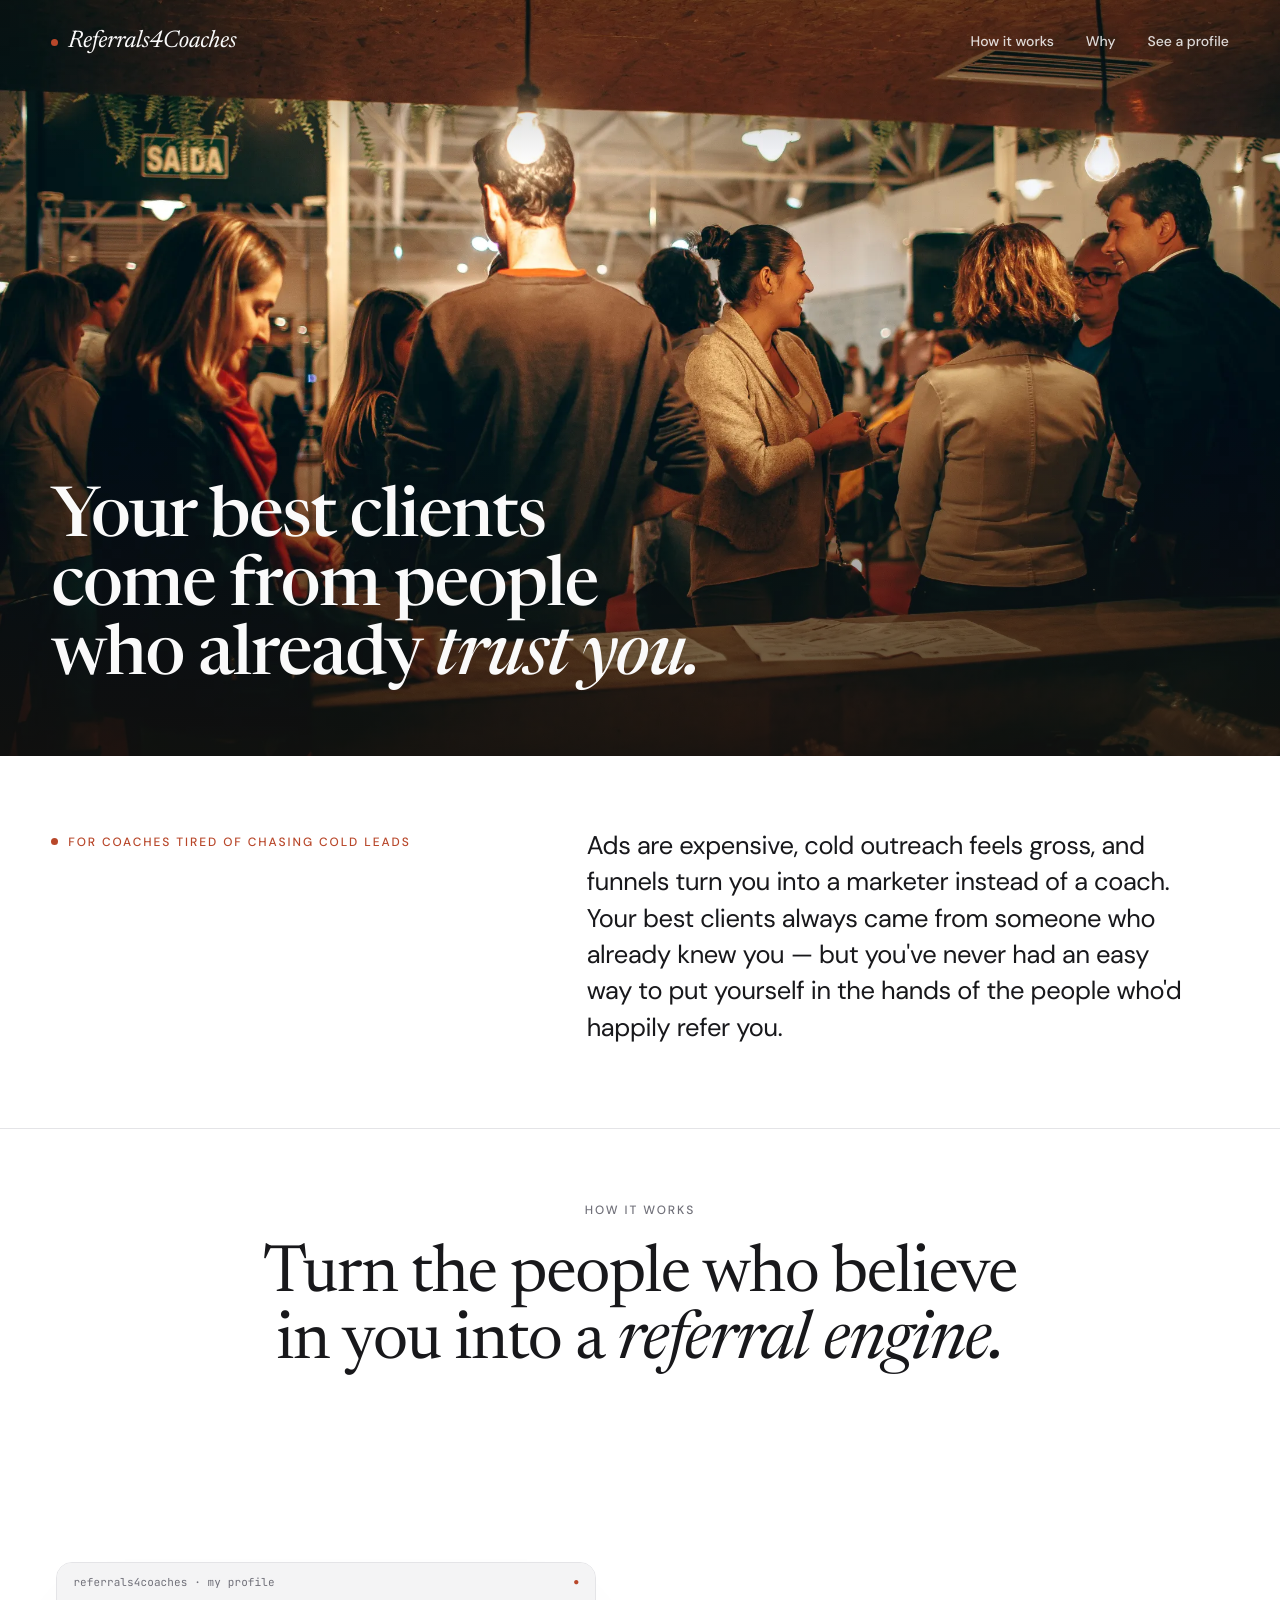
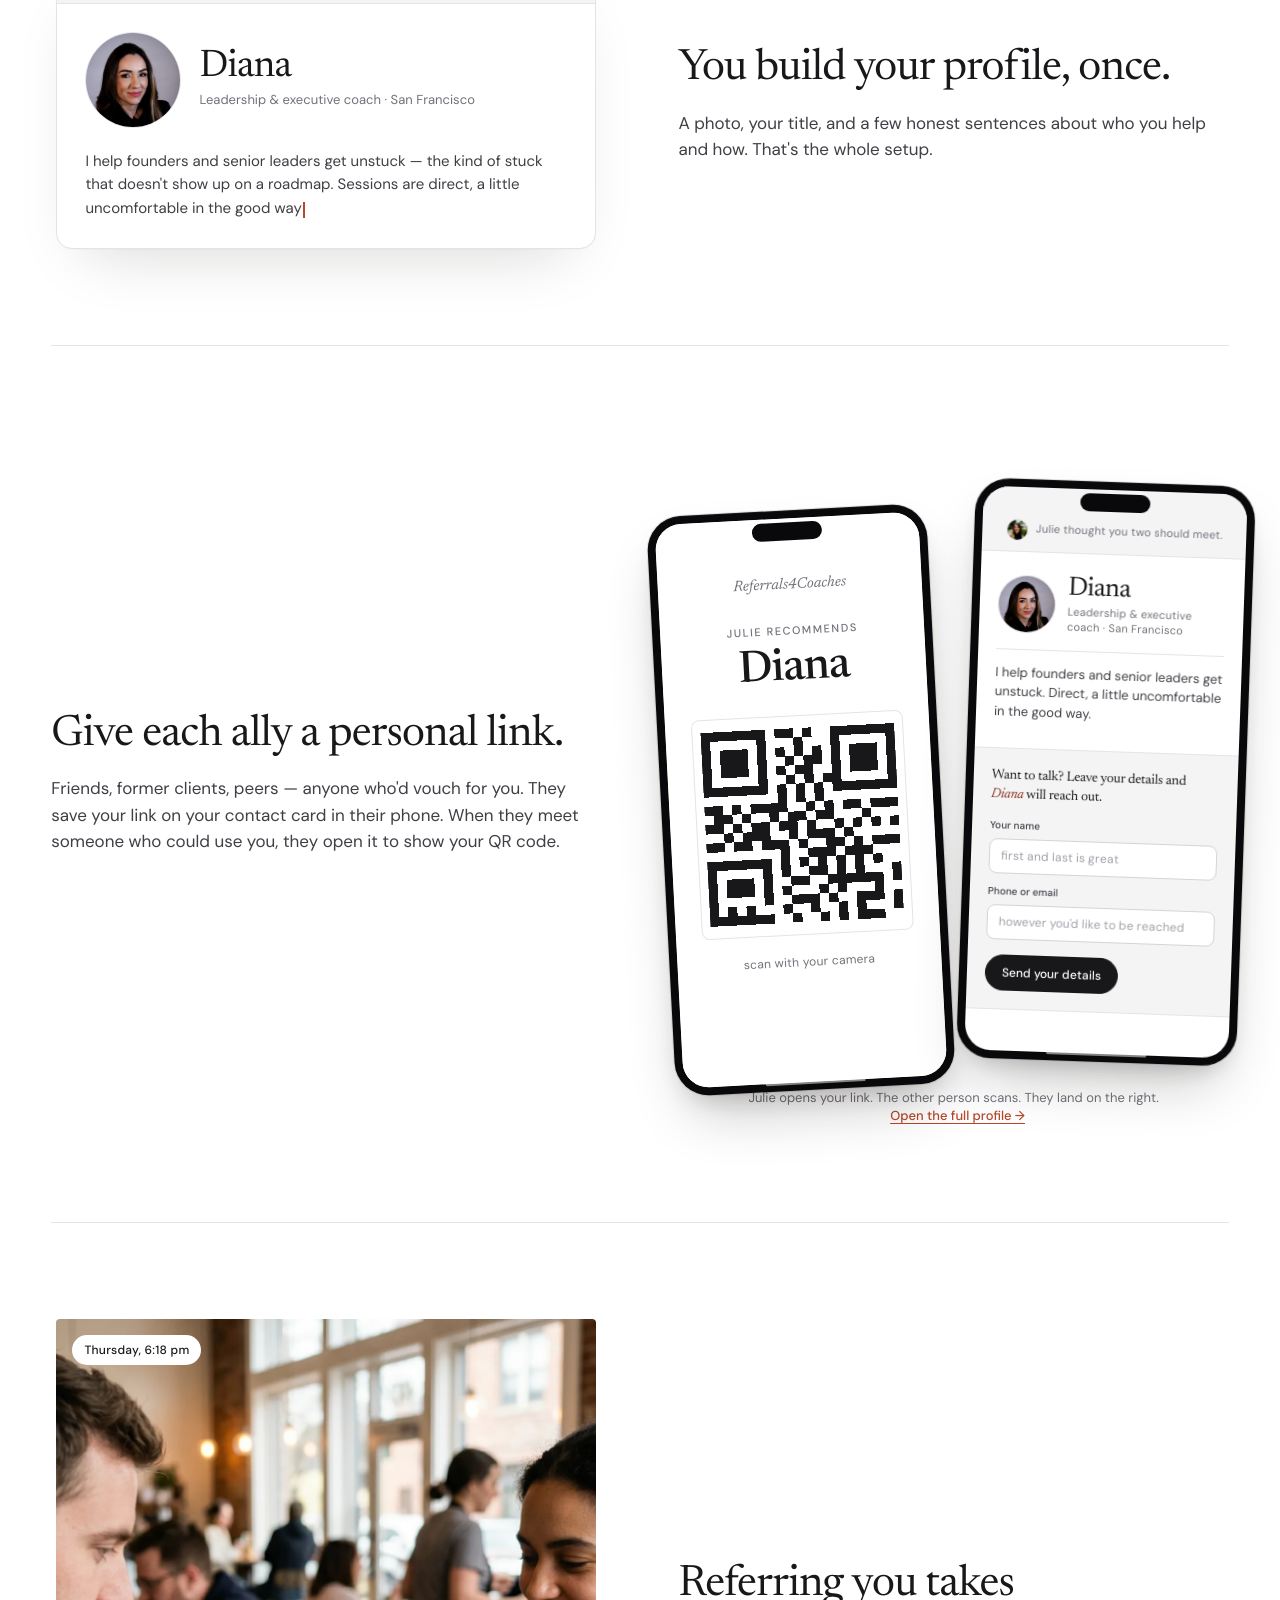
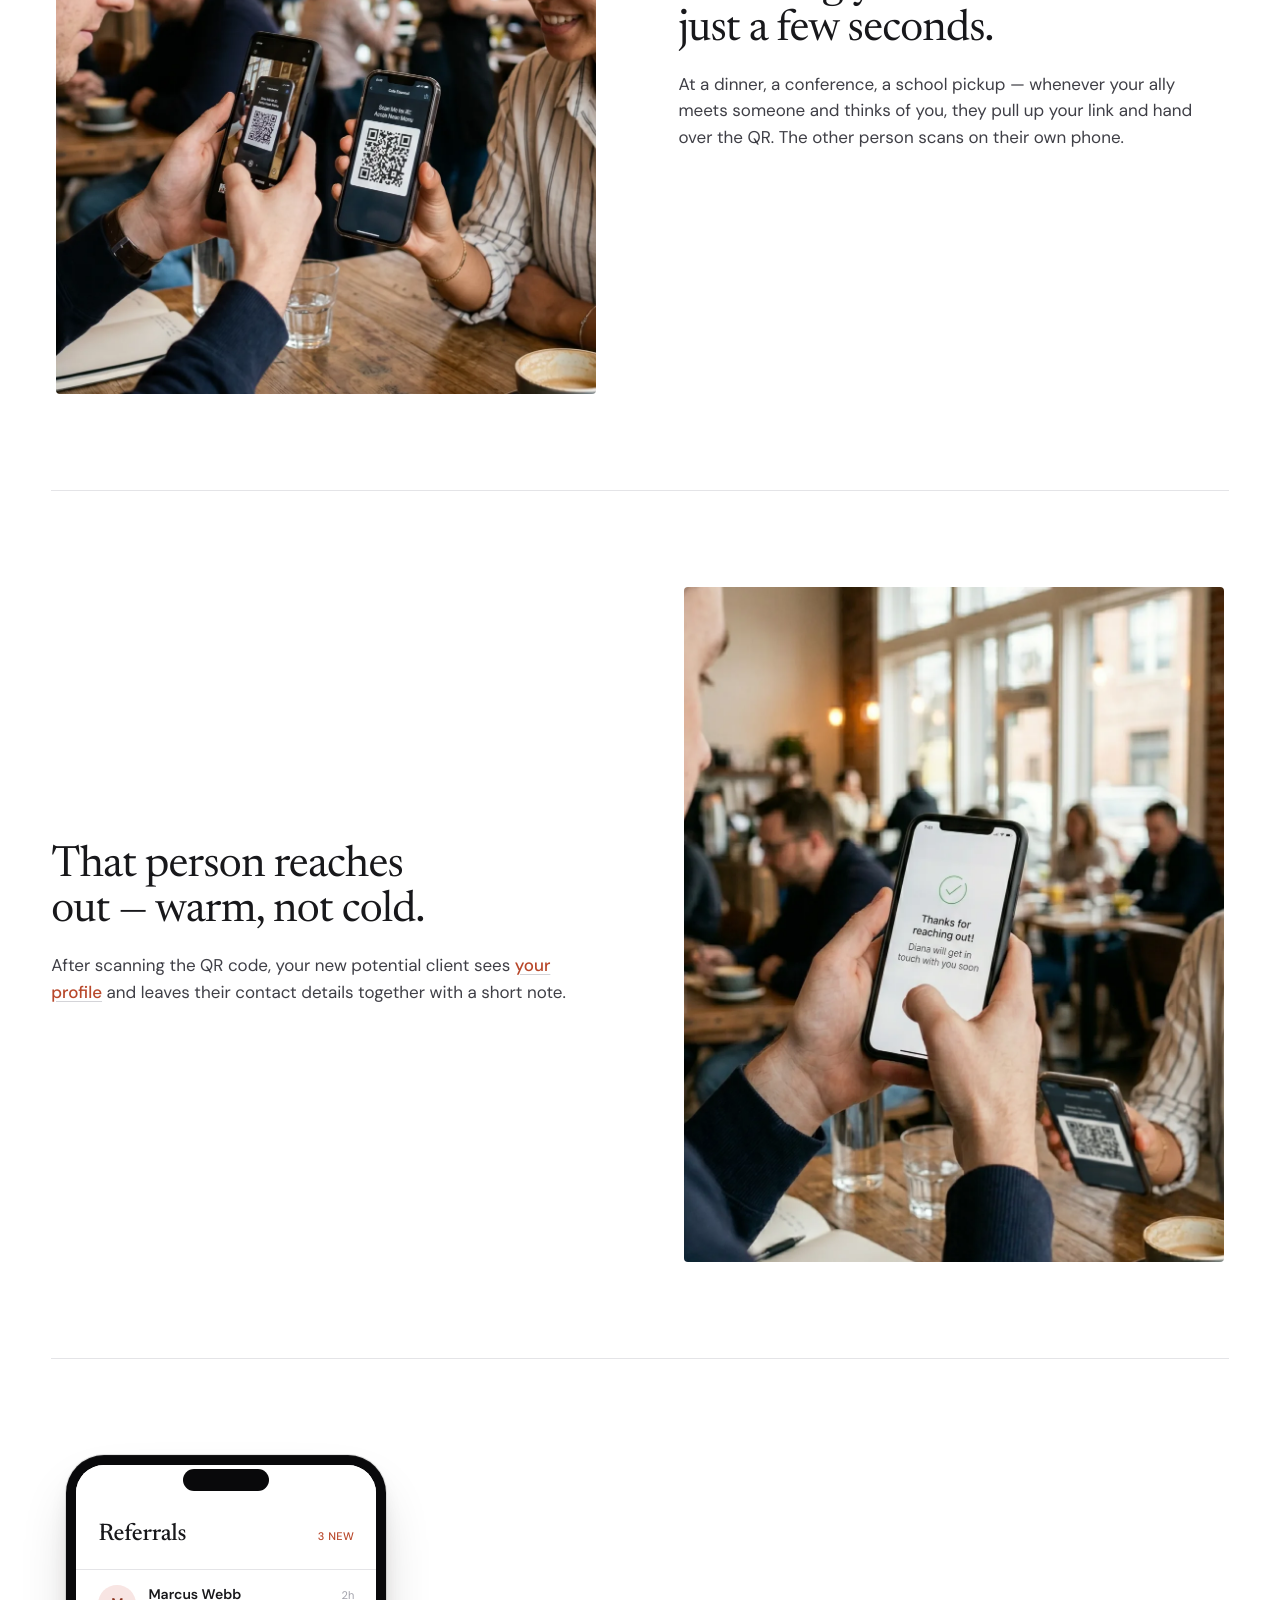
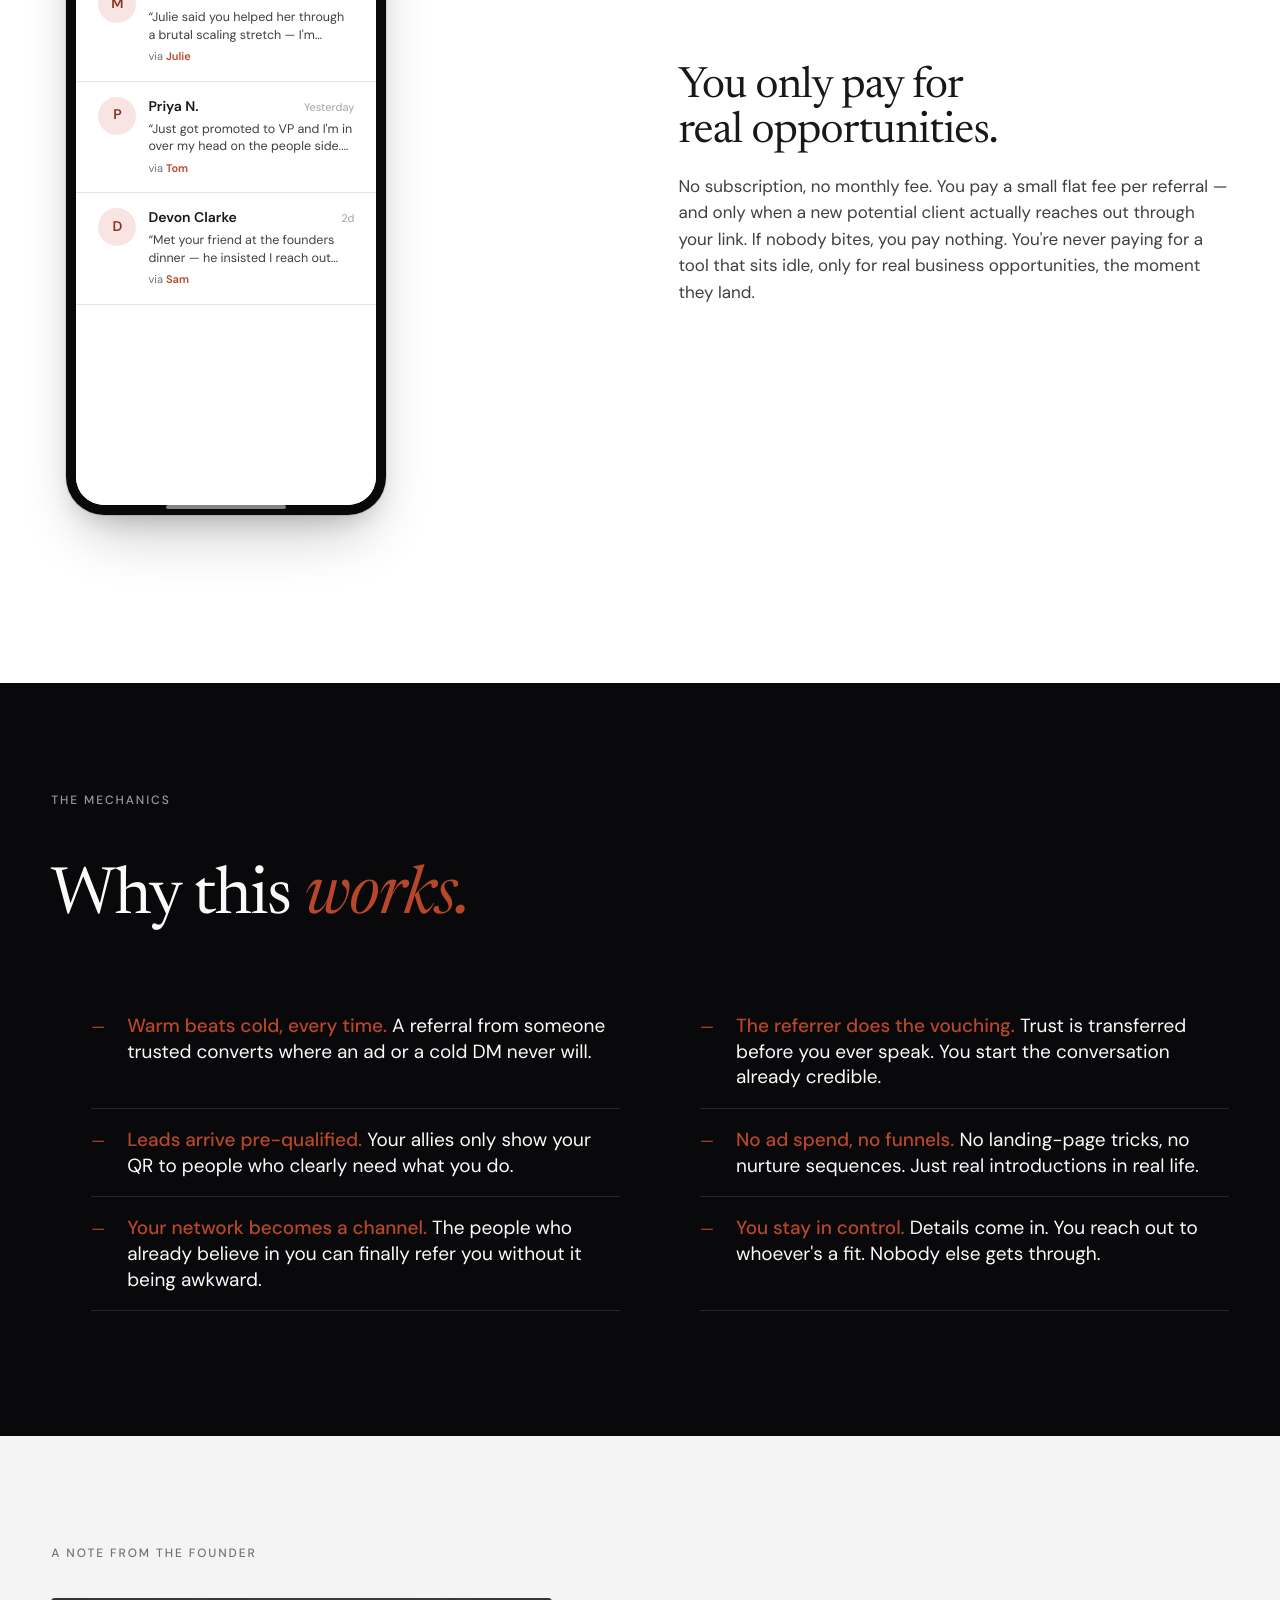
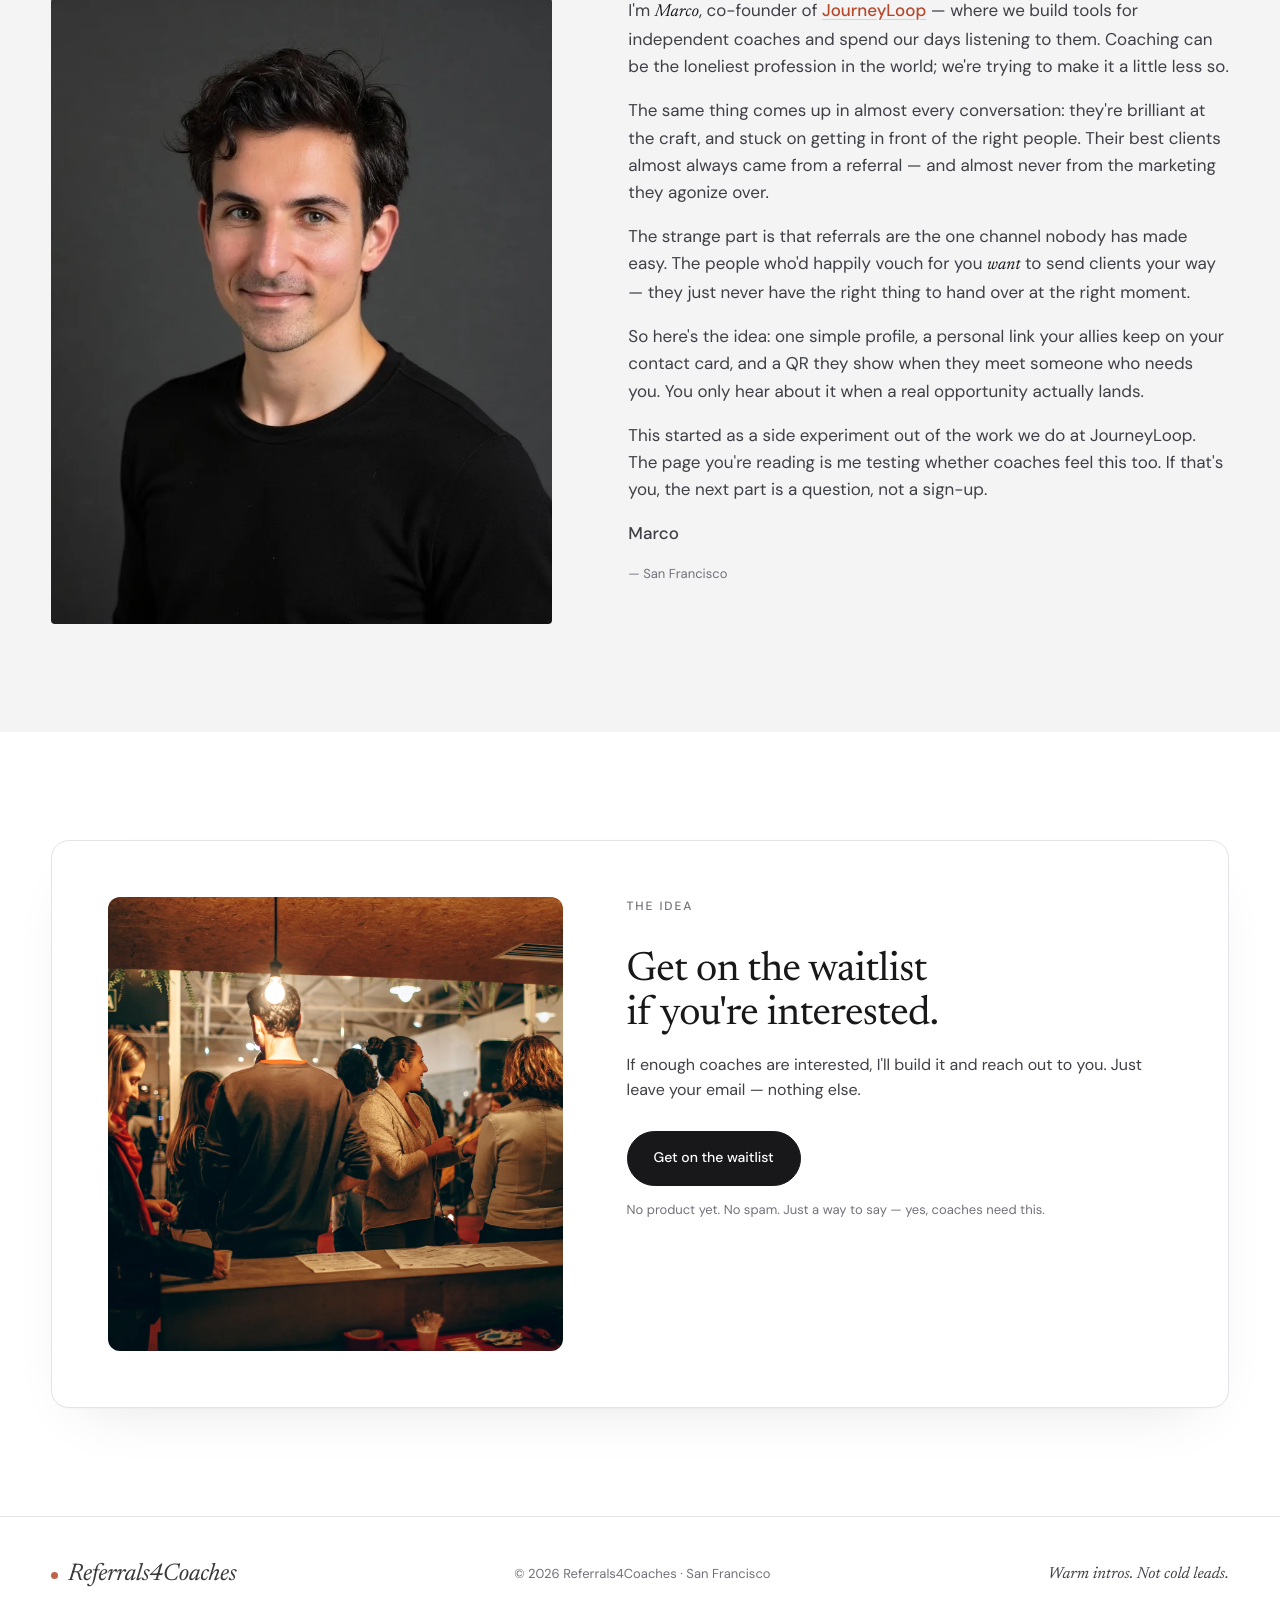
==== commit 156ea082: "Simplify waitlist body copy "If enough coaches are interested, I'll build it and reach out to you." " ====
--- a/index.html
+++ b/index.html
@@ -330,9 +330,8 @@
               <div class="eyebrow-muted" style="margin-bottom:18px">The idea</div>
               <h2 class="display-m" style="margin-bottom:16px;max-width:22ch">Get on the waitlist if you're interested.</h2>
               <p class="body" style="margin-bottom:28px;max-width:36rem">
-                I haven't fully built it yet — a waitlist is how I'll decide whether to. Leave your
-                email and I'll only ever write to you personally, from a real address, if this
-                becomes something real.
+                If enough coaches are interested, I'll build it and reach out to you. Just leave
+                your email — nothing else.
               </p>
               <!-- TODO: replace href with your own Google Form / Formspree / waitlist link -->
               <a class="btn" style="display:inline-block;text-decoration:none" href="#ask" rel="noopener">Get on the waitlist</a>
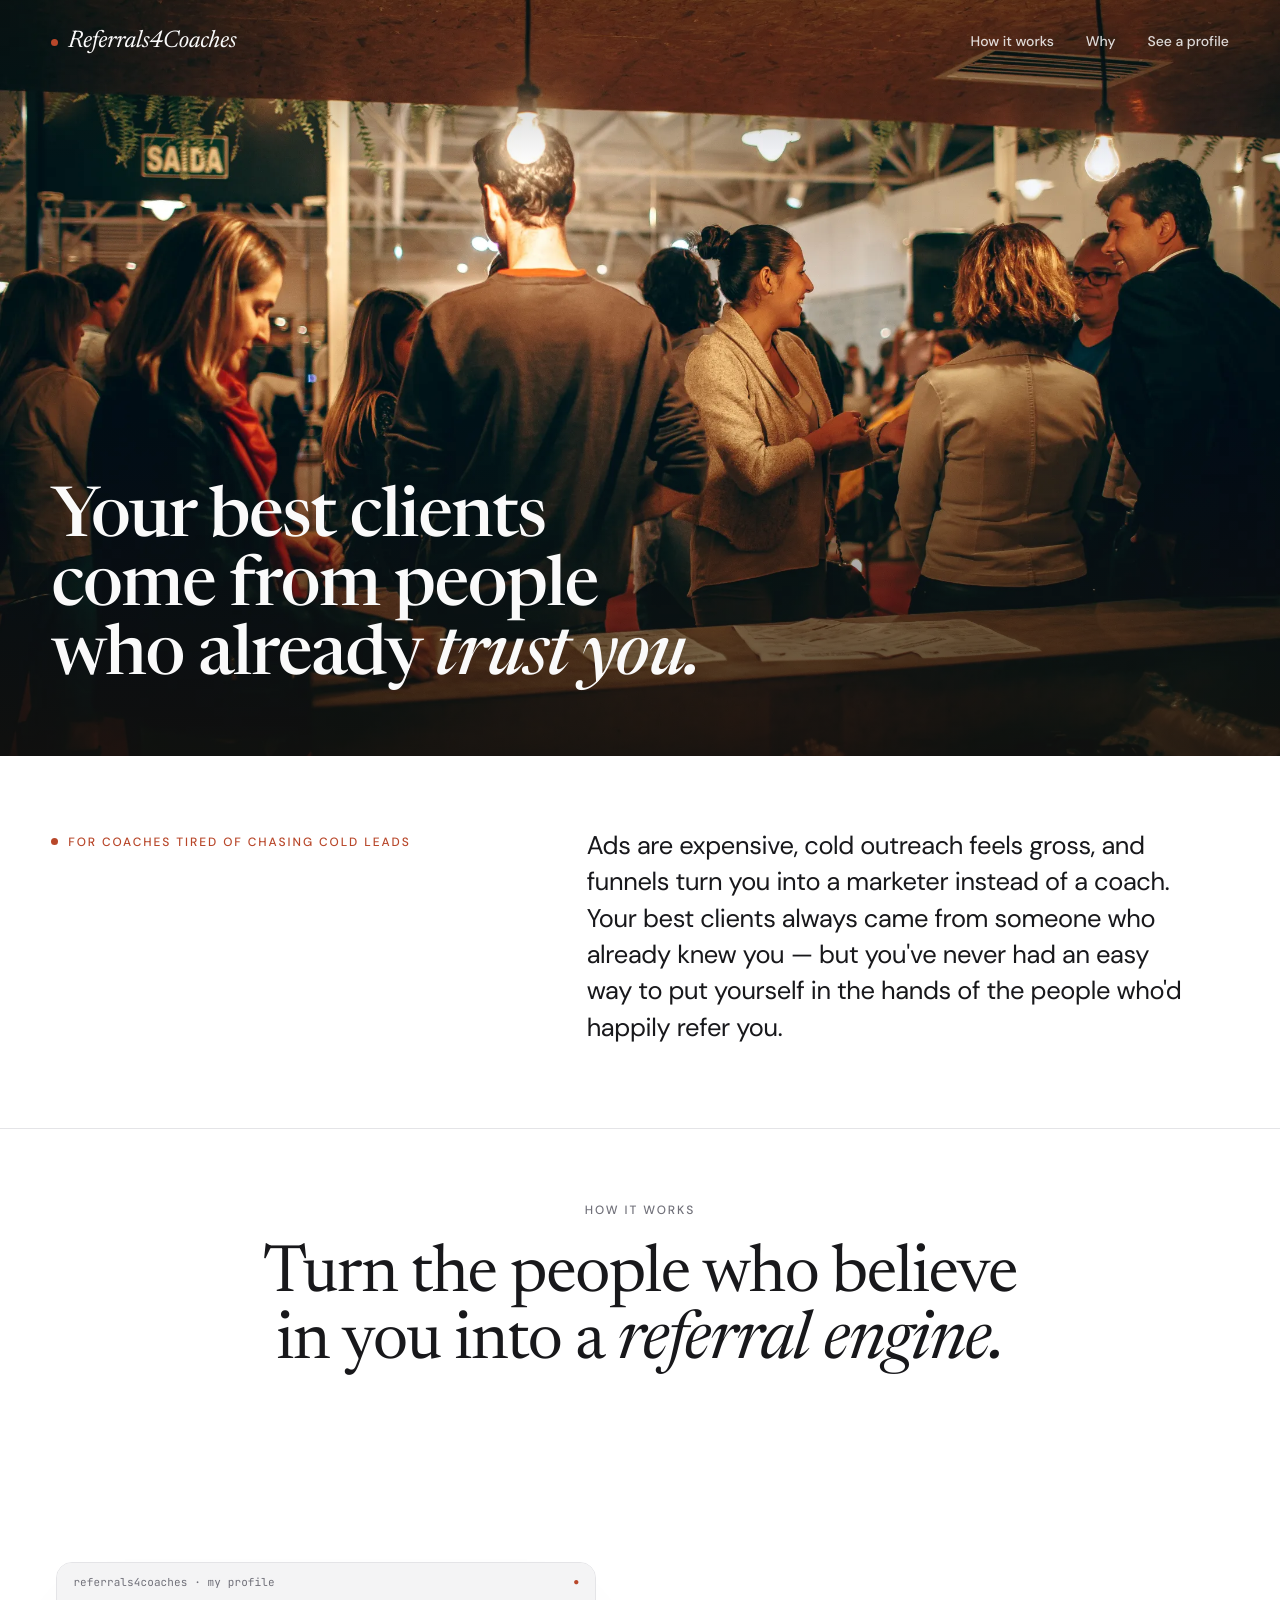
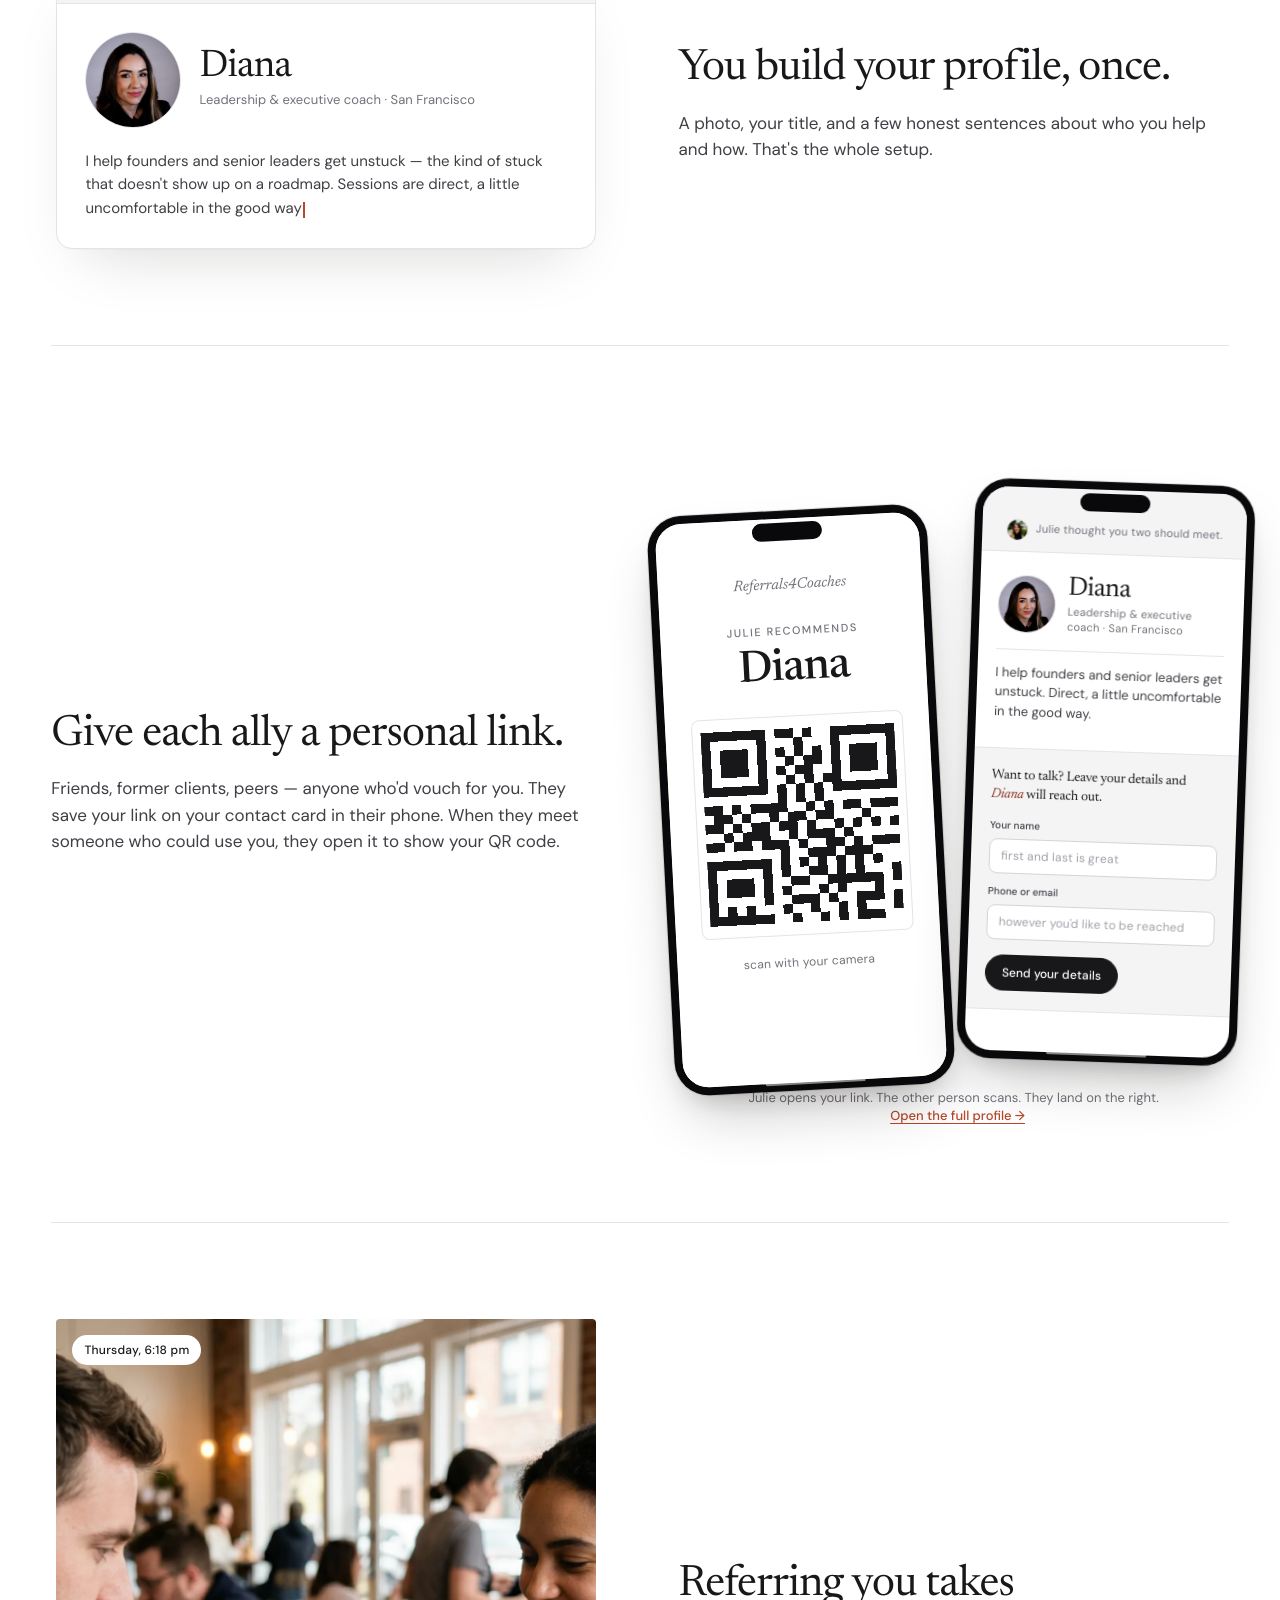
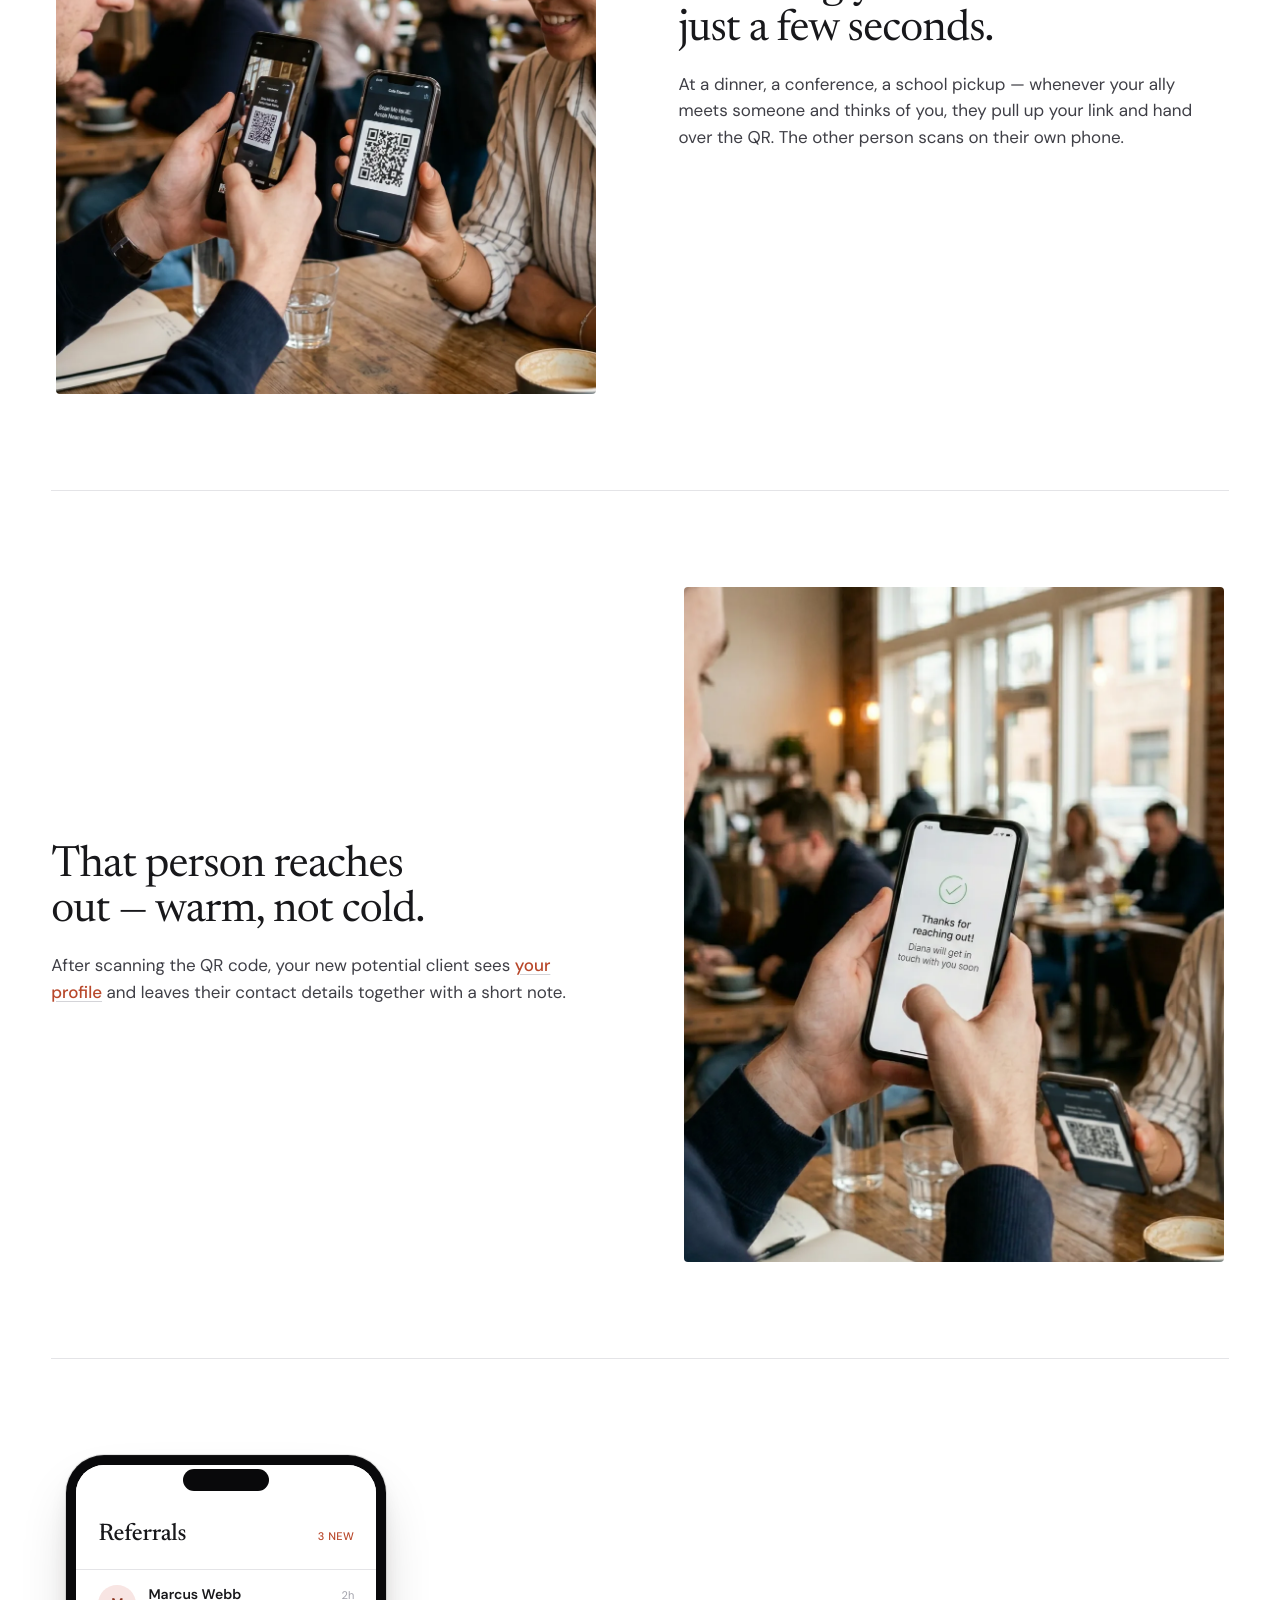
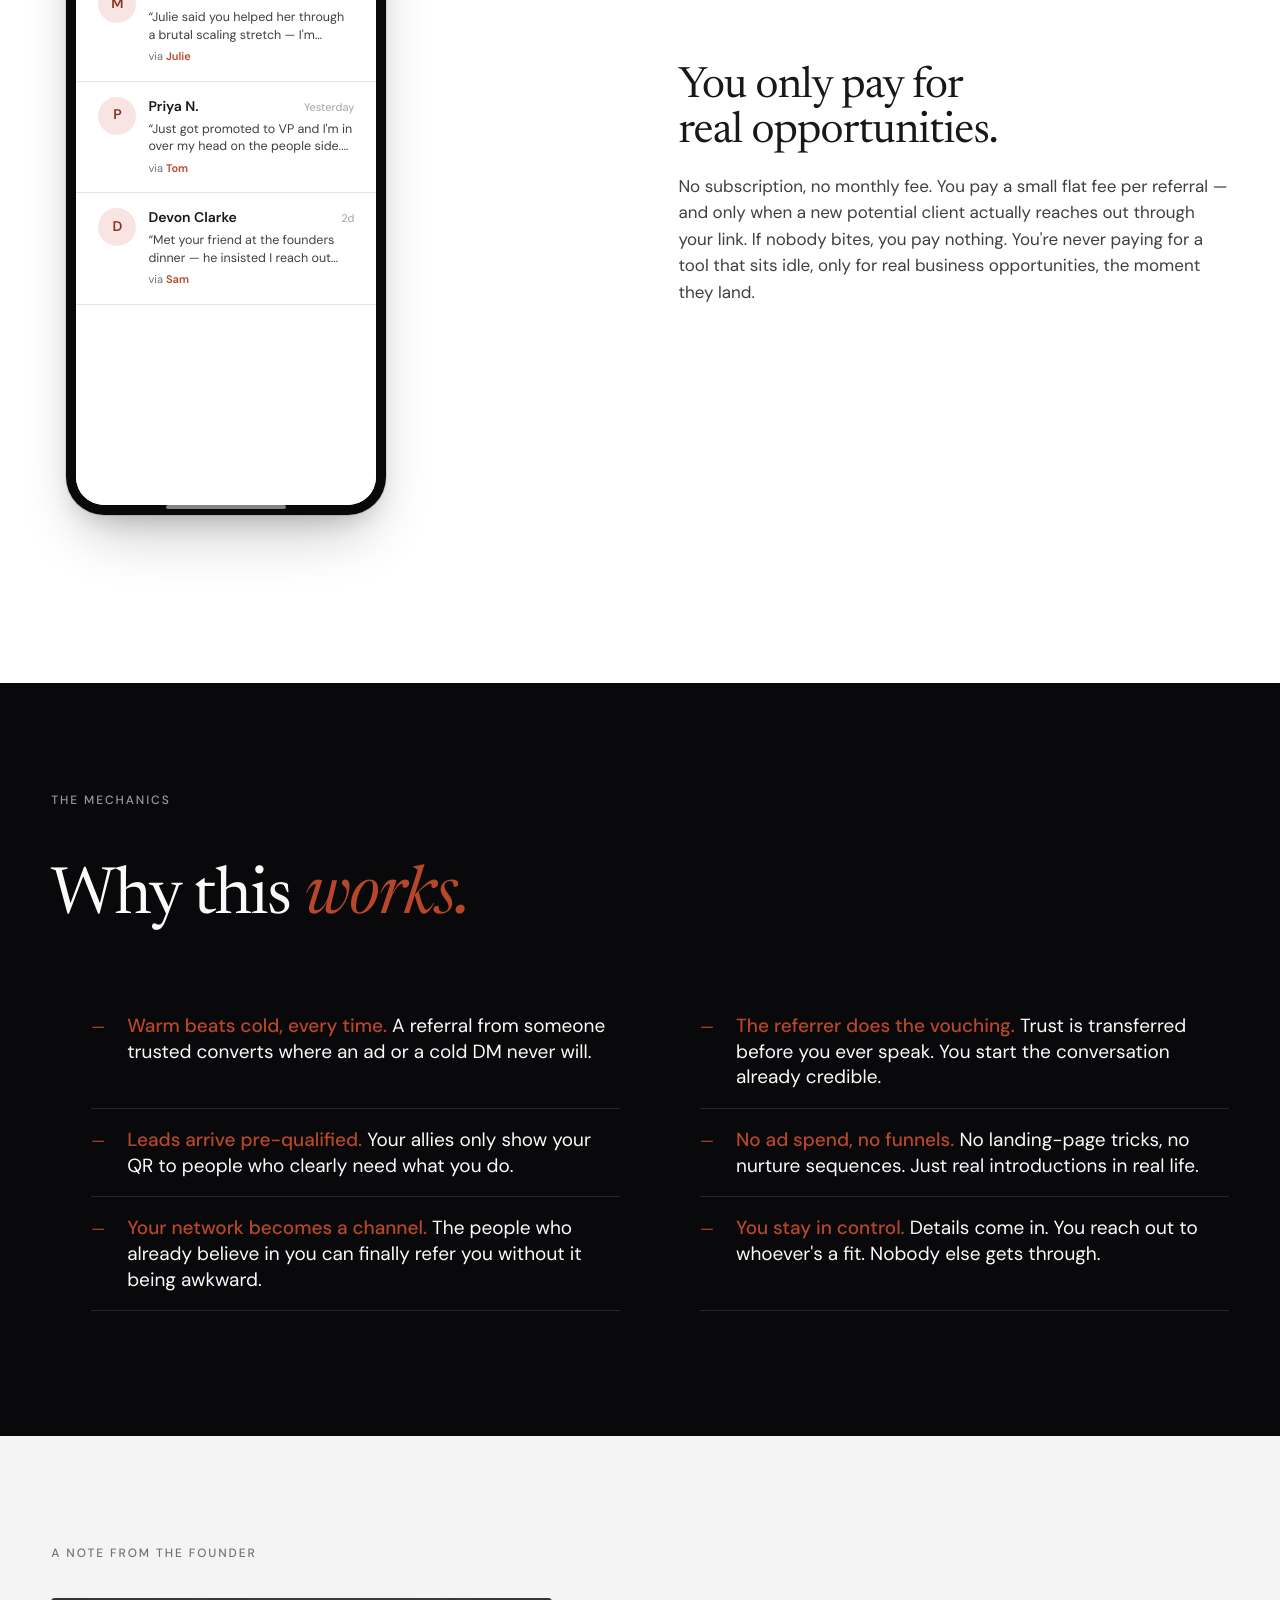
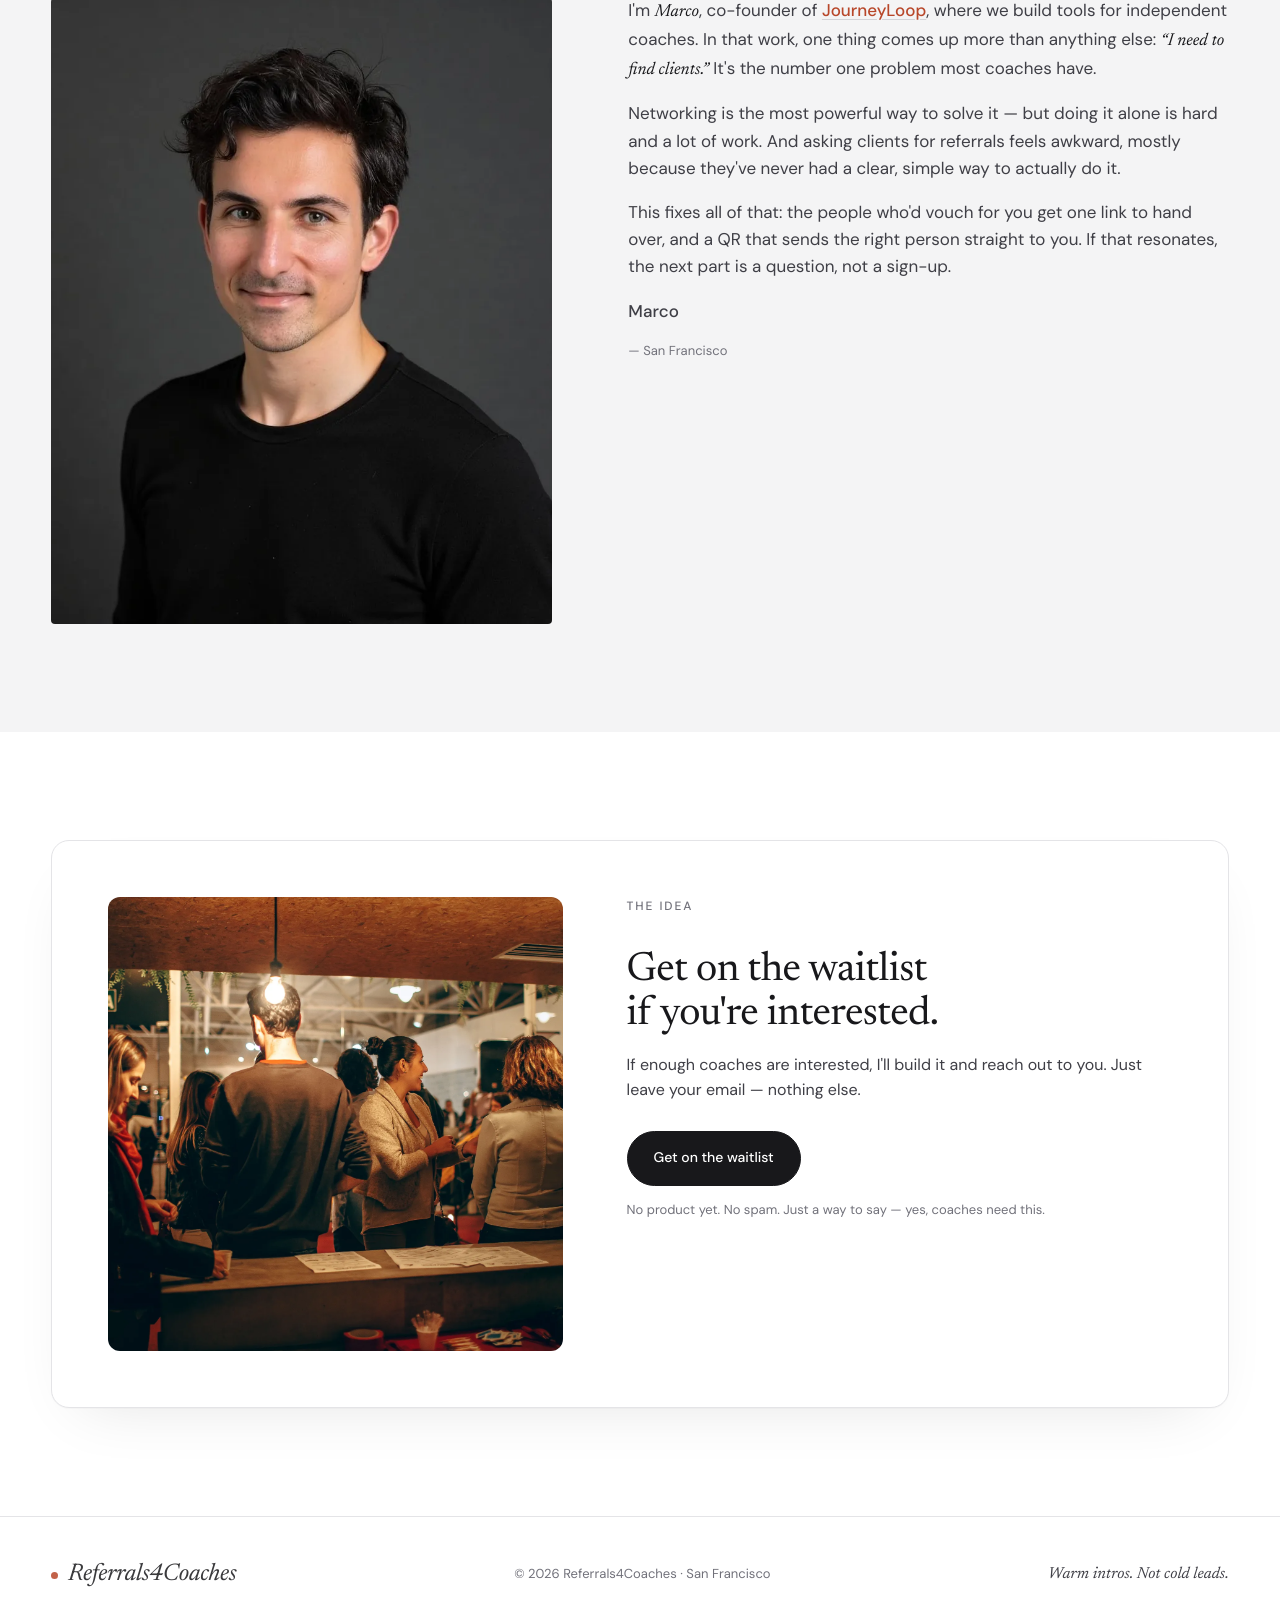
==== commit 052d5889: "Shorten and simplify founder note Three tight paragraphs: "I need to find clients" as coaches' #1 pr" ====
--- a/index.html
+++ b/index.html
@@ -305,11 +305,9 @@
             <img src="images/marco.webp" alt="Marco Lamina, co-founder of JourneyLoop." />
           </div>
           <div class="founder-body">
-            <p>I'm <em>Marco</em>, co-founder of <a class="inline-link" href="https://www.journeyloop.ai/" target="_blank" rel="noopener">JourneyLoop</a> — where we build tools for independent coaches and spend our days listening to them. Coaching can be the loneliest profession in the world; we're trying to make it a little less so.</p>
-            <p>The same thing comes up in almost every conversation: they're brilliant at the craft, and stuck on getting in front of the right people. Their best clients almost always came from a referral — and almost never from the marketing they agonize over.</p>
-            <p>The strange part is that referrals are the one channel nobody has made easy. The people who'd happily vouch for you <em>want</em> to send clients your way — they just never have the right thing to hand over at the right moment.</p>
-            <p>So here's the idea: one simple profile, a personal link your allies keep on your contact card, and a QR they show when they meet someone who needs you. You only hear about it when a real opportunity actually lands.</p>
-            <p>This started as a side experiment out of the work we do at JourneyLoop. The page you're reading is me testing whether coaches feel this too. If that's you, the next part is a question, not a sign-up.</p>
+            <p>I'm <em>Marco</em>, co-founder of <a class="inline-link" href="https://www.journeyloop.ai/" target="_blank" rel="noopener">JourneyLoop</a>, where we build tools for independent coaches. In that work, one thing comes up more than anything else: <em>“I need to find clients.”</em> It's the number one problem most coaches have.</p>
+            <p>Networking is the most powerful way to solve it — but doing it alone is hard and a lot of work. And asking clients for referrals feels awkward, mostly because they've never had a clear, simple way to actually do it.</p>
+            <p>This fixes all of that: the people who'd vouch for you get one link to hand over, and a QR that sends the right person straight to you. If that resonates, the next part is a question, not a sign-up.</p>
             <p class="sig"><a href="https://www.marcolamina.me/" target="_blank" rel="noopener">Marco</a></p>
             <div class="caption" style="margin-top:4px">— San Francisco</div>
           </div>
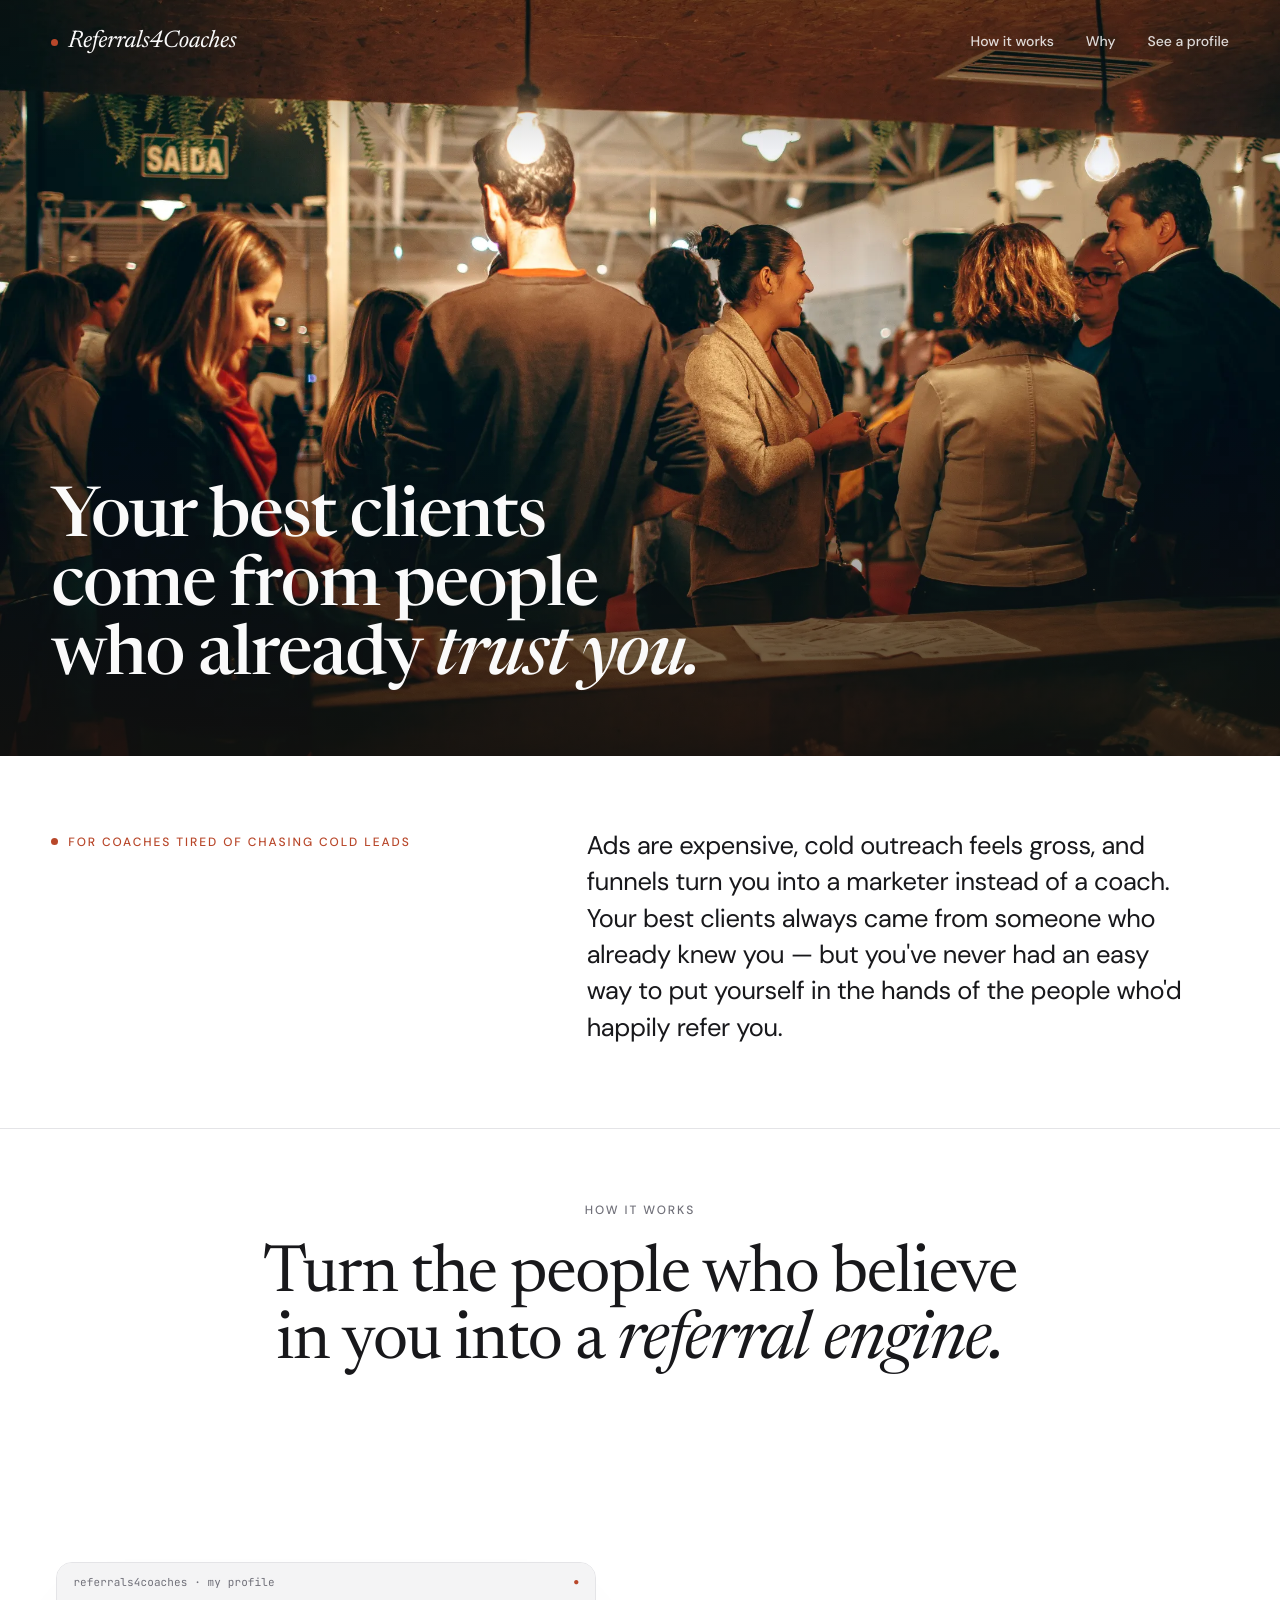
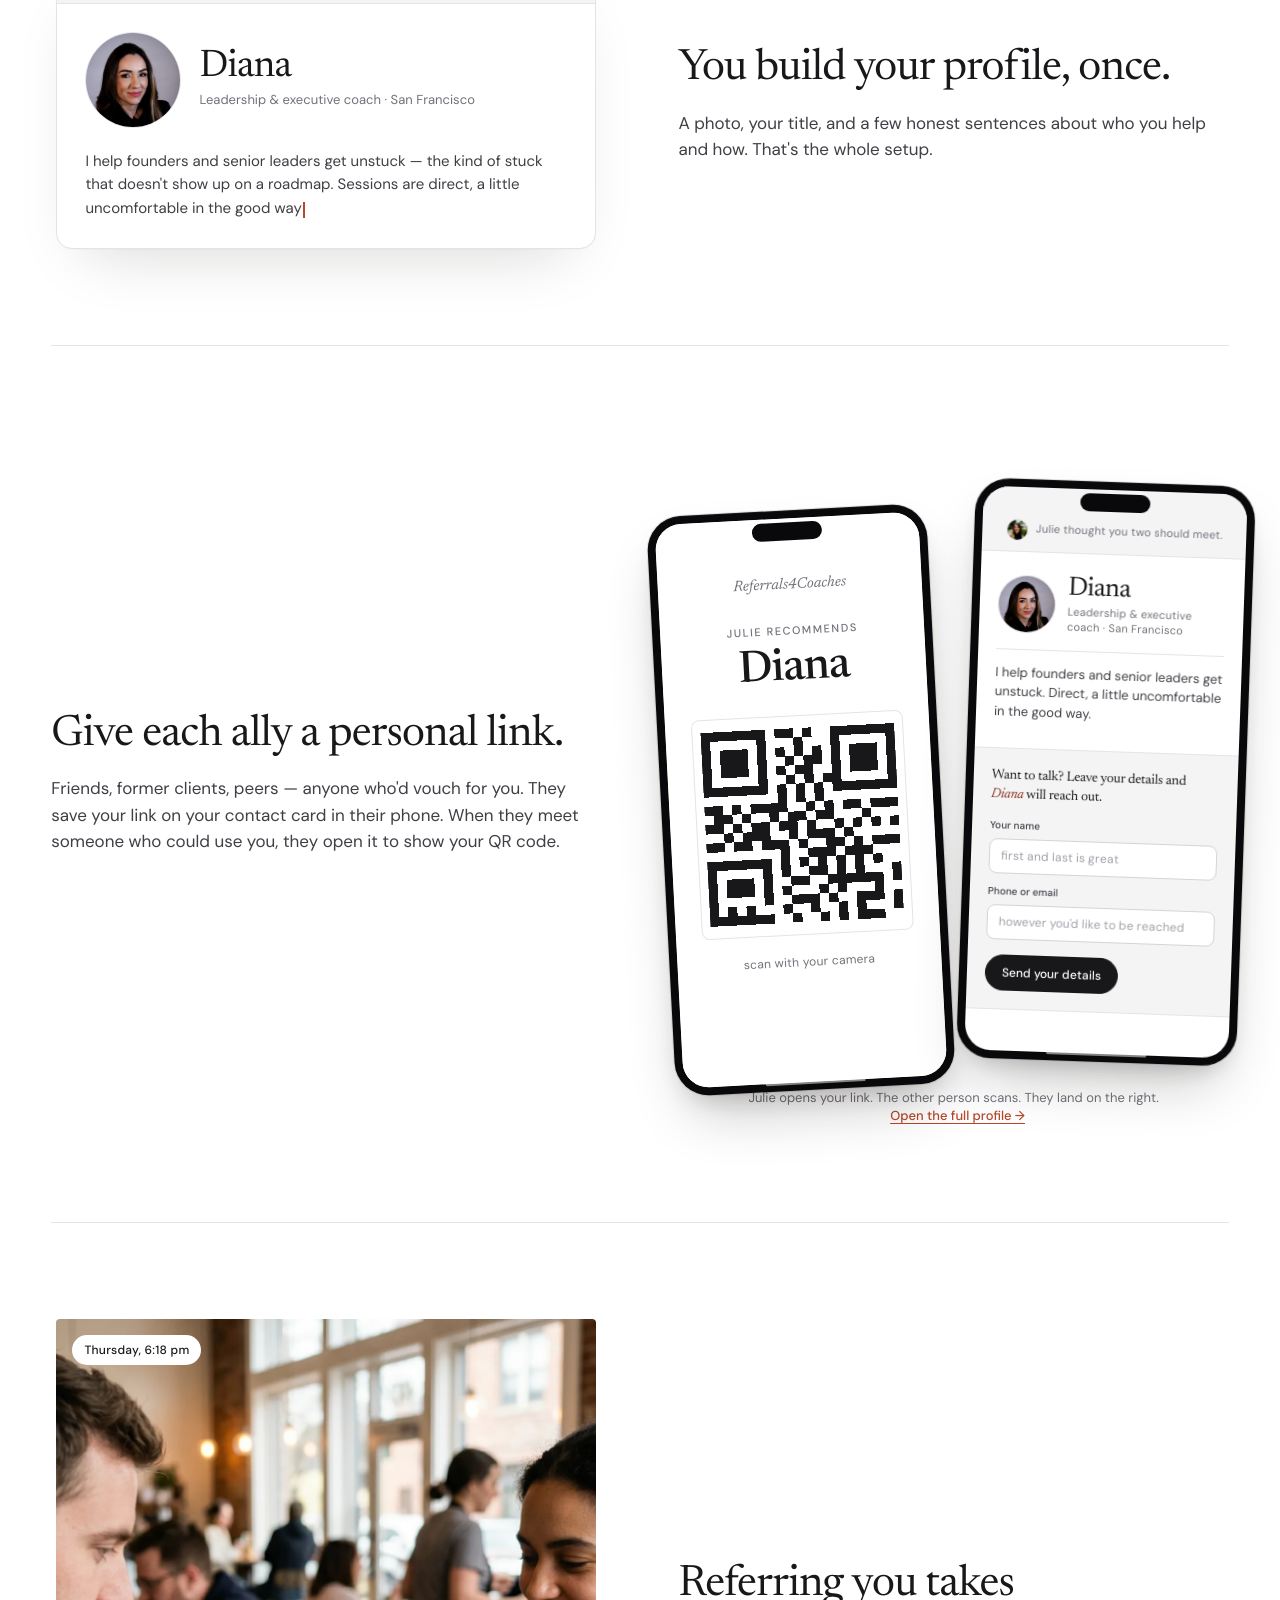
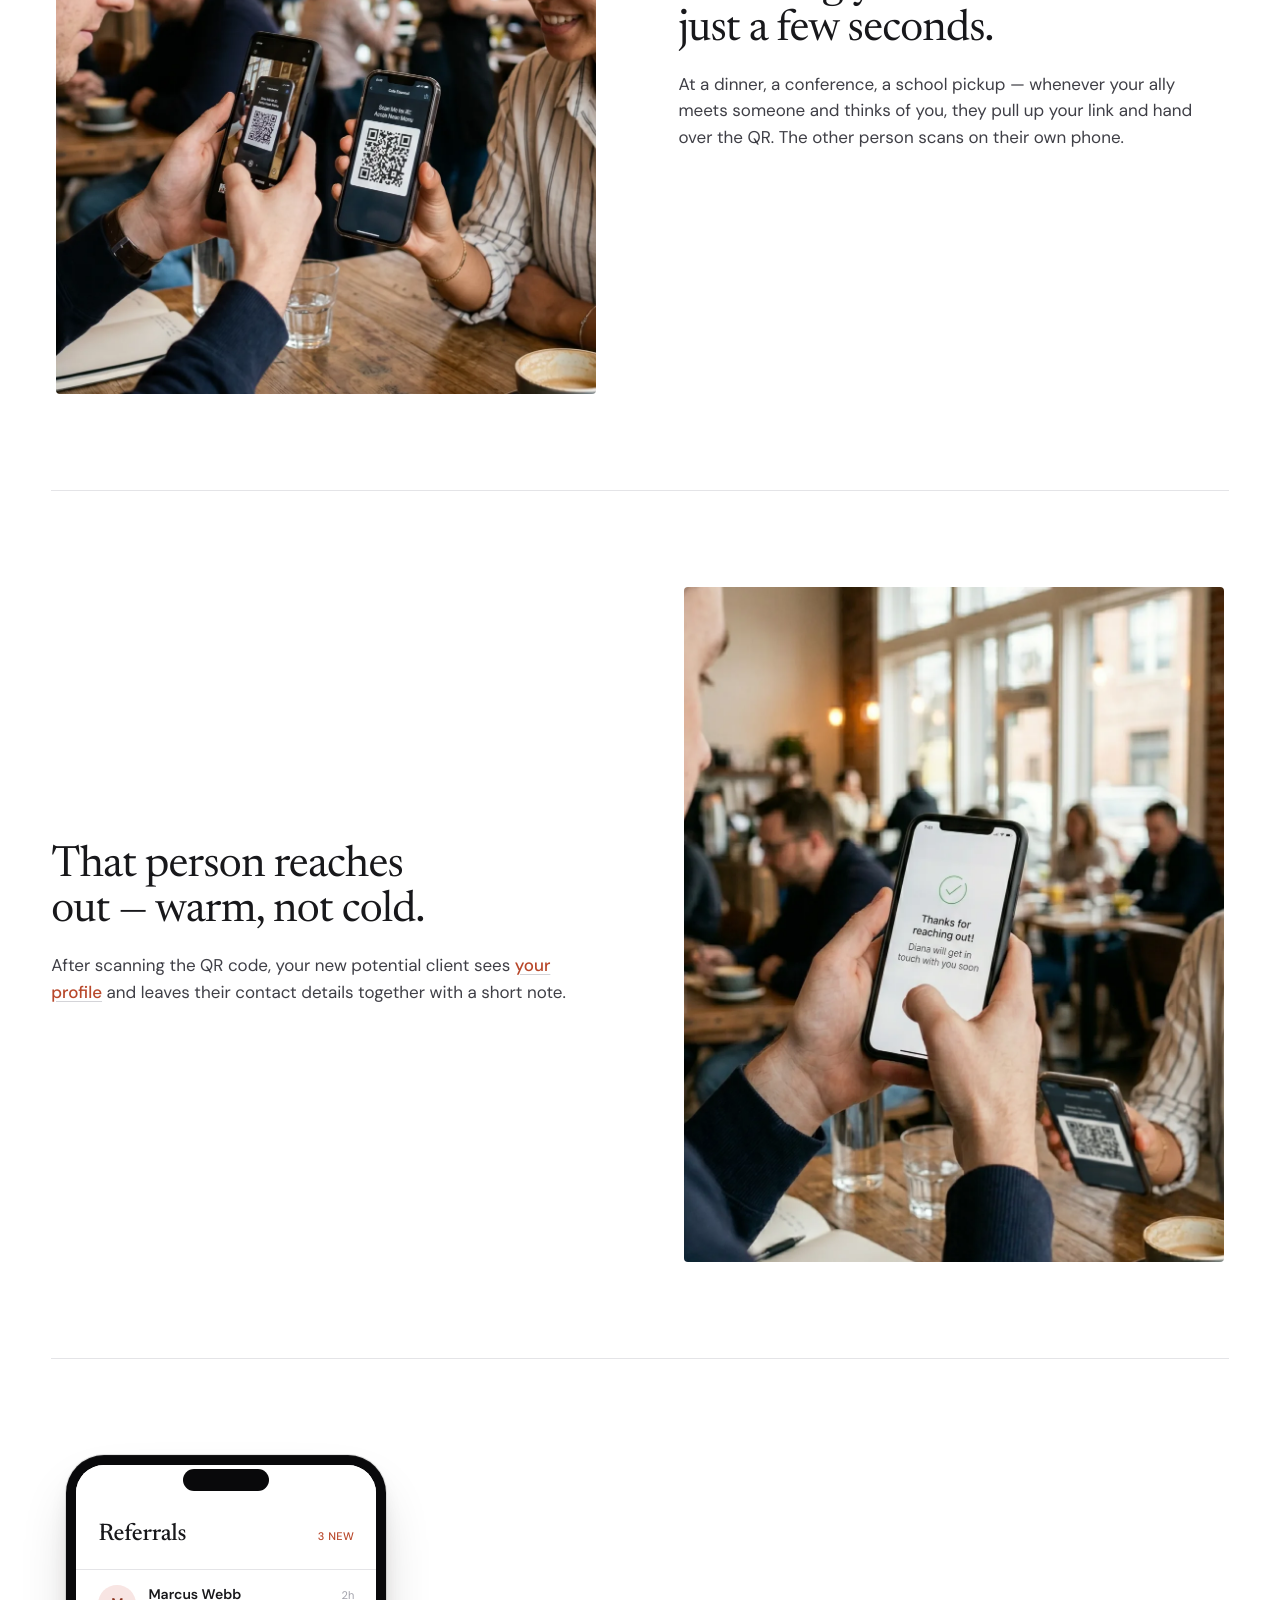
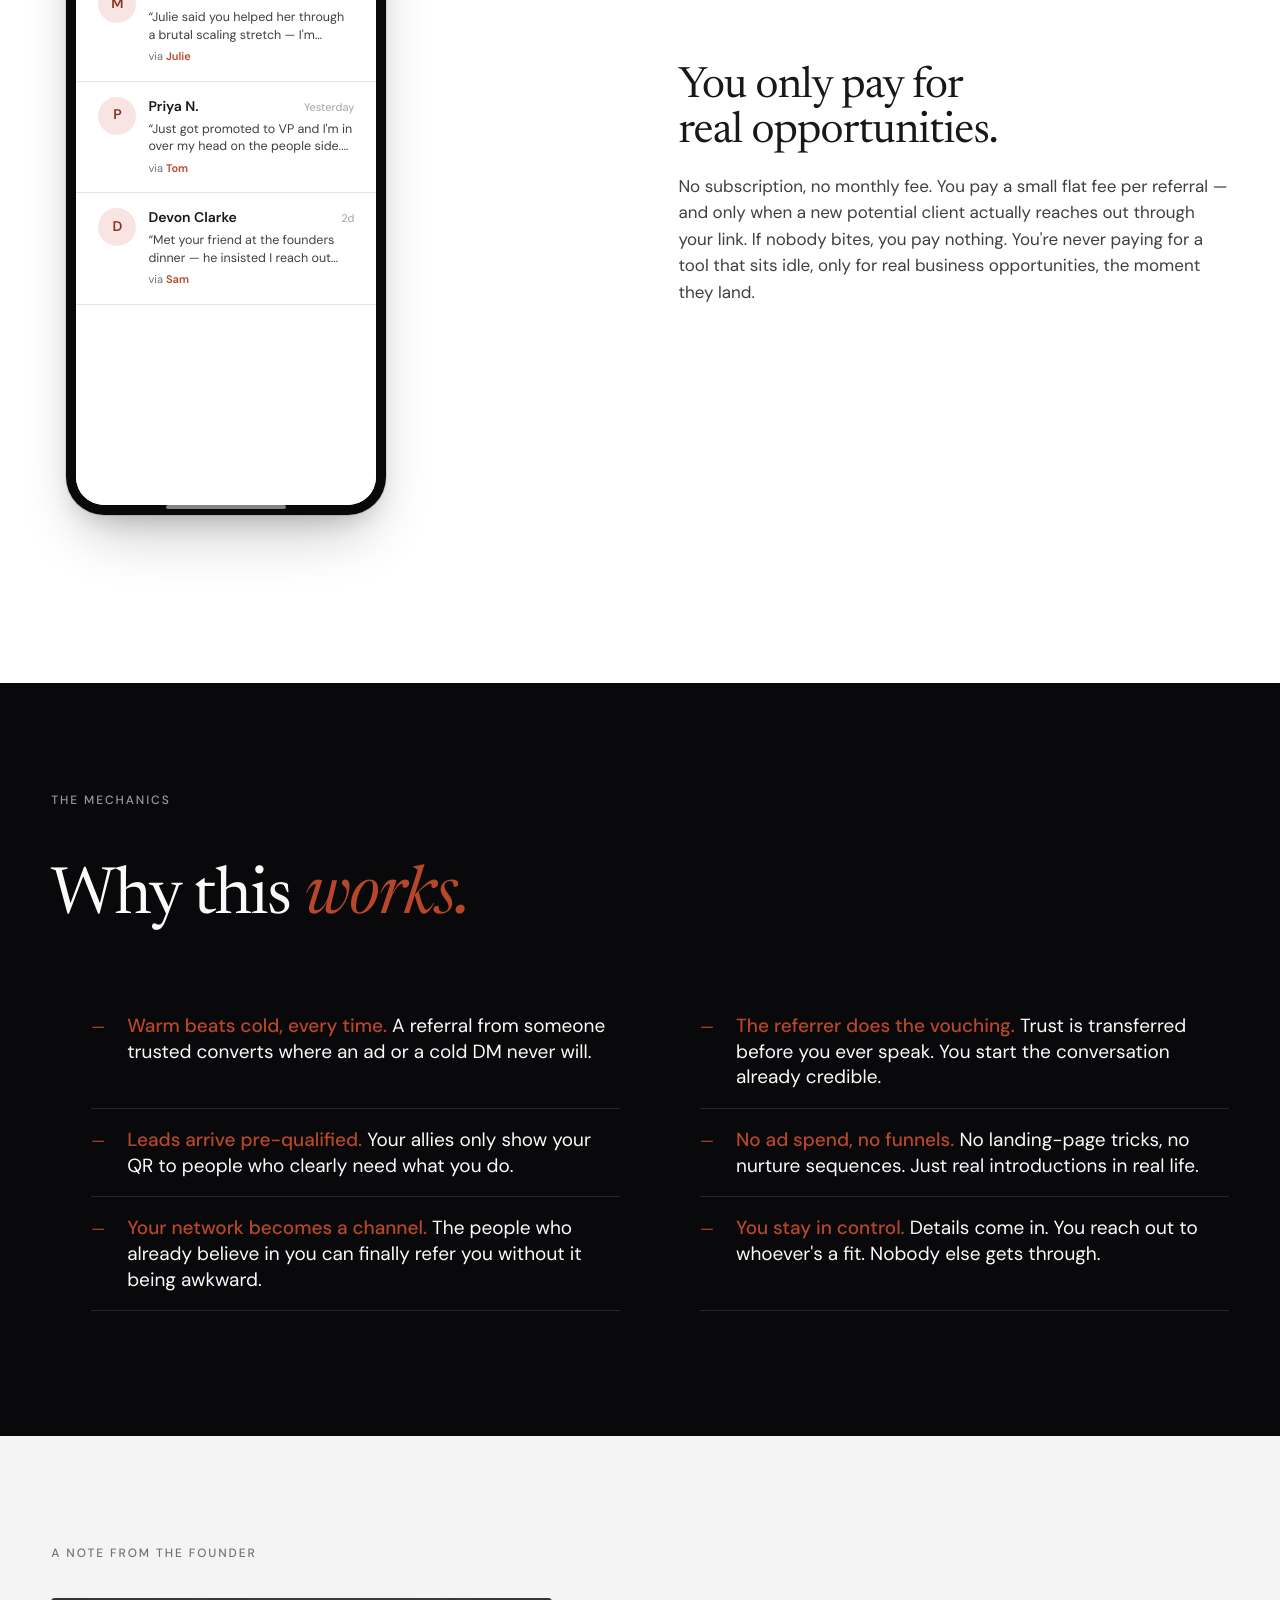
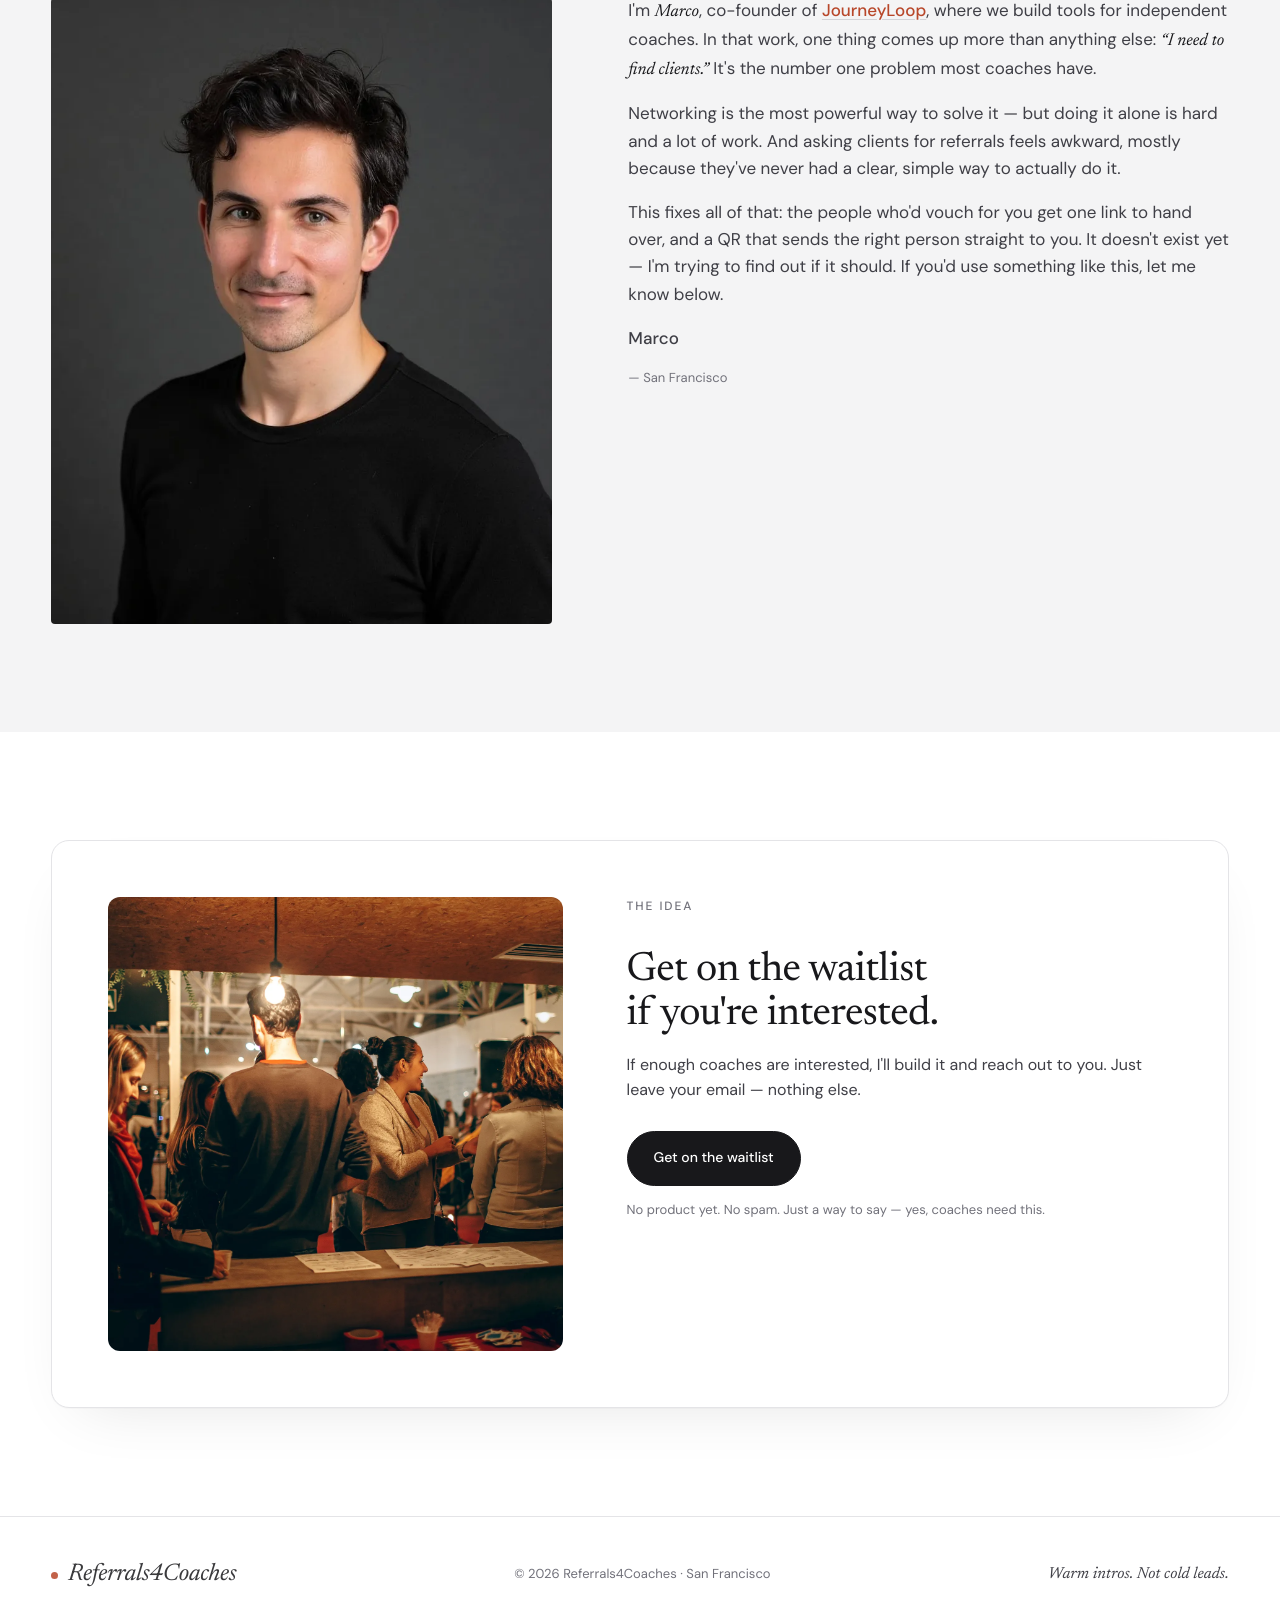
==== commit fd8f4b8a: "Reword awkward closing line in founder note Replace "the next part is a question, not a sign-up" wit" ====
--- a/index.html
+++ b/index.html
@@ -307,7 +307,7 @@
           <div class="founder-body">
             <p>I'm <em>Marco</em>, co-founder of <a class="inline-link" href="https://www.journeyloop.ai/" target="_blank" rel="noopener">JourneyLoop</a>, where we build tools for independent coaches. In that work, one thing comes up more than anything else: <em>“I need to find clients.”</em> It's the number one problem most coaches have.</p>
             <p>Networking is the most powerful way to solve it — but doing it alone is hard and a lot of work. And asking clients for referrals feels awkward, mostly because they've never had a clear, simple way to actually do it.</p>
-            <p>This fixes all of that: the people who'd vouch for you get one link to hand over, and a QR that sends the right person straight to you. If that resonates, the next part is a question, not a sign-up.</p>
+            <p>This fixes all of that: the people who'd vouch for you get one link to hand over, and a QR that sends the right person straight to you. It doesn't exist yet — I'm trying to find out if it should. If you'd use something like this, let me know below.</p>
             <p class="sig"><a href="https://www.marcolamina.me/" target="_blank" rel="noopener">Marco</a></p>
             <div class="caption" style="margin-top:4px">— San Francisco</div>
           </div>
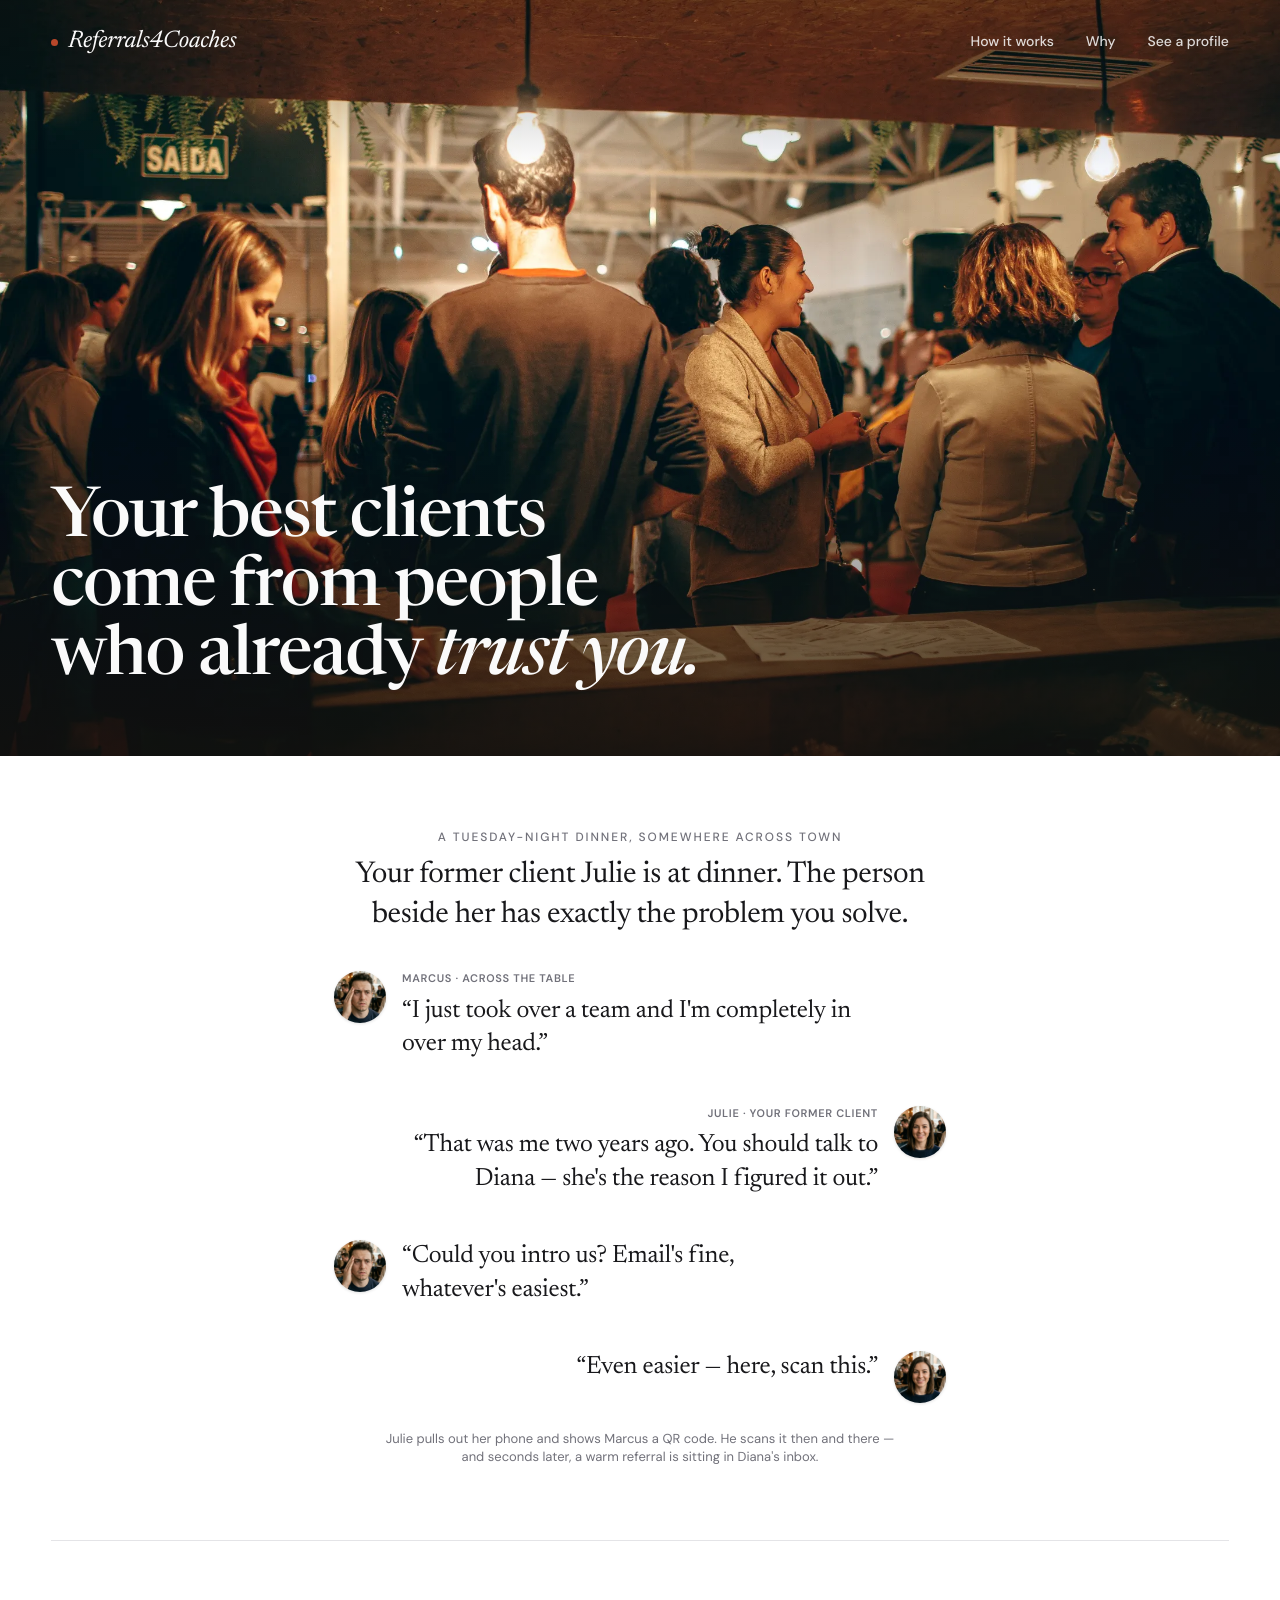
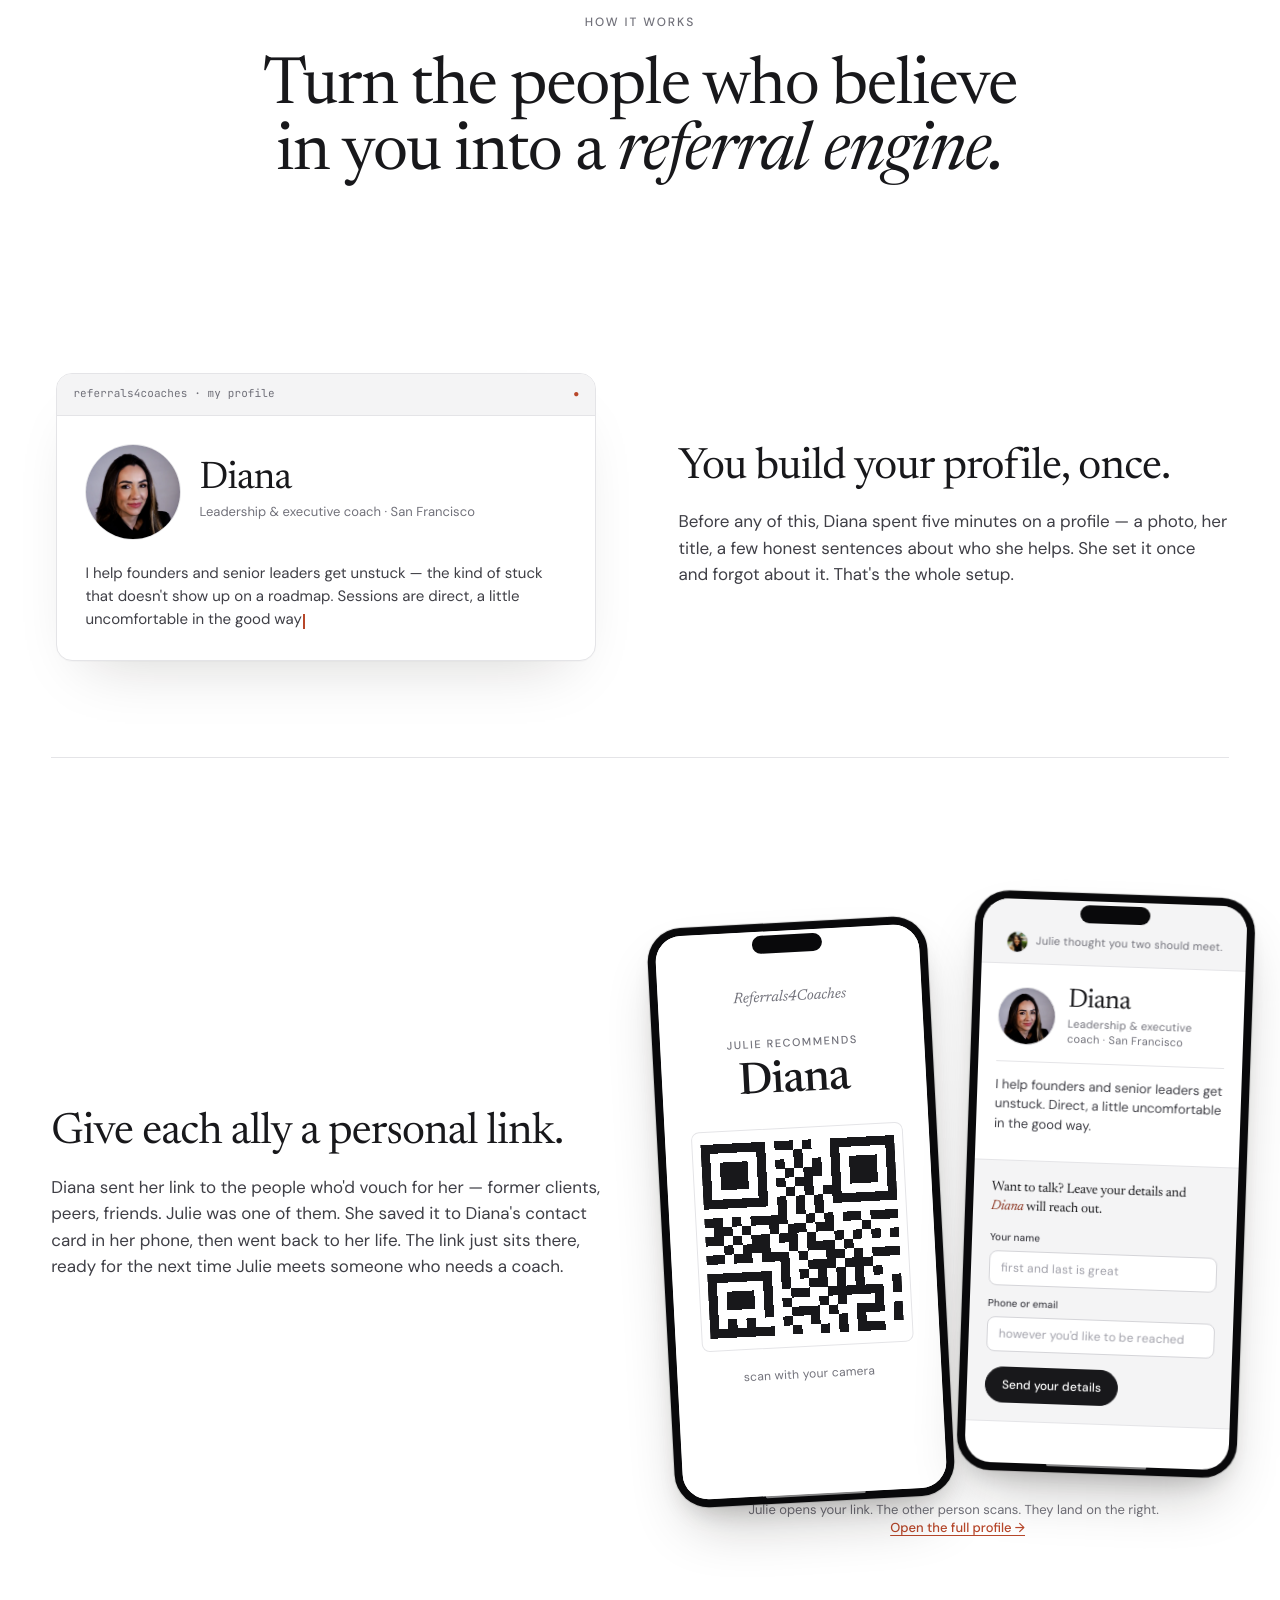
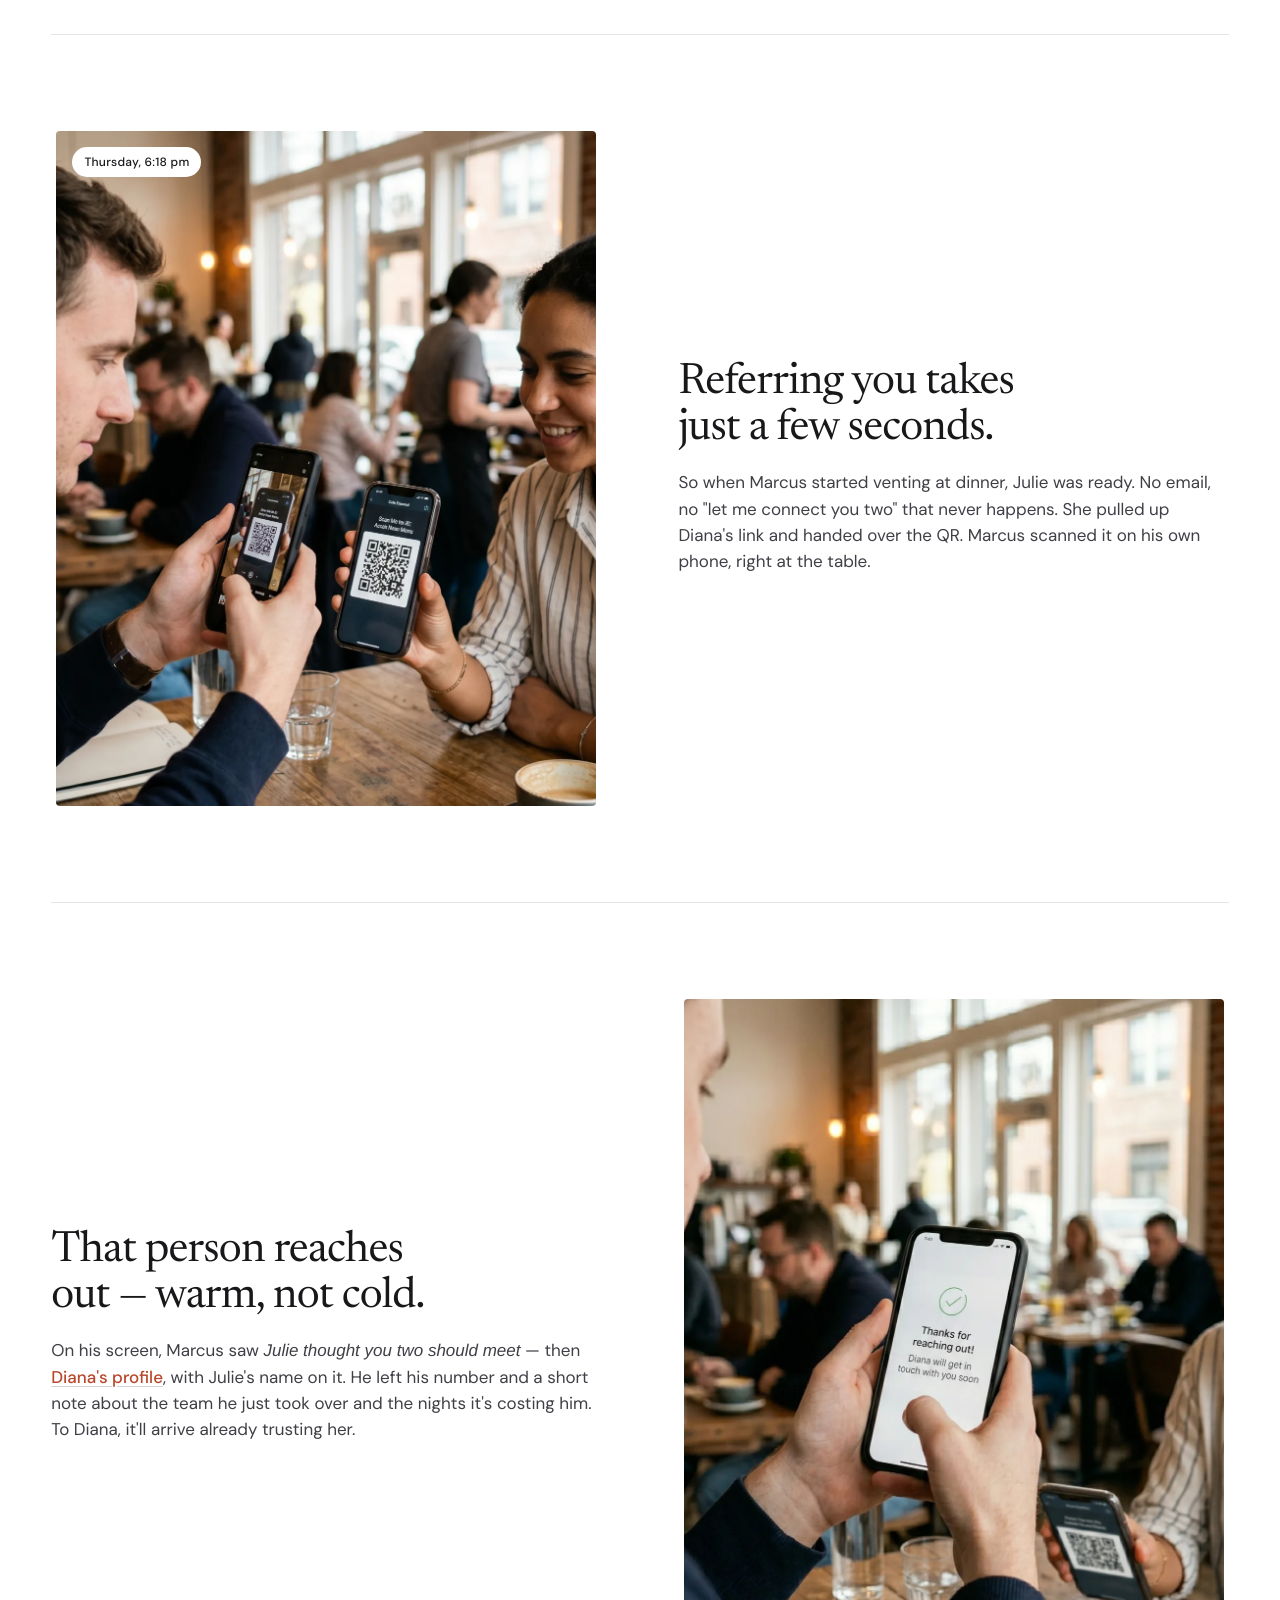
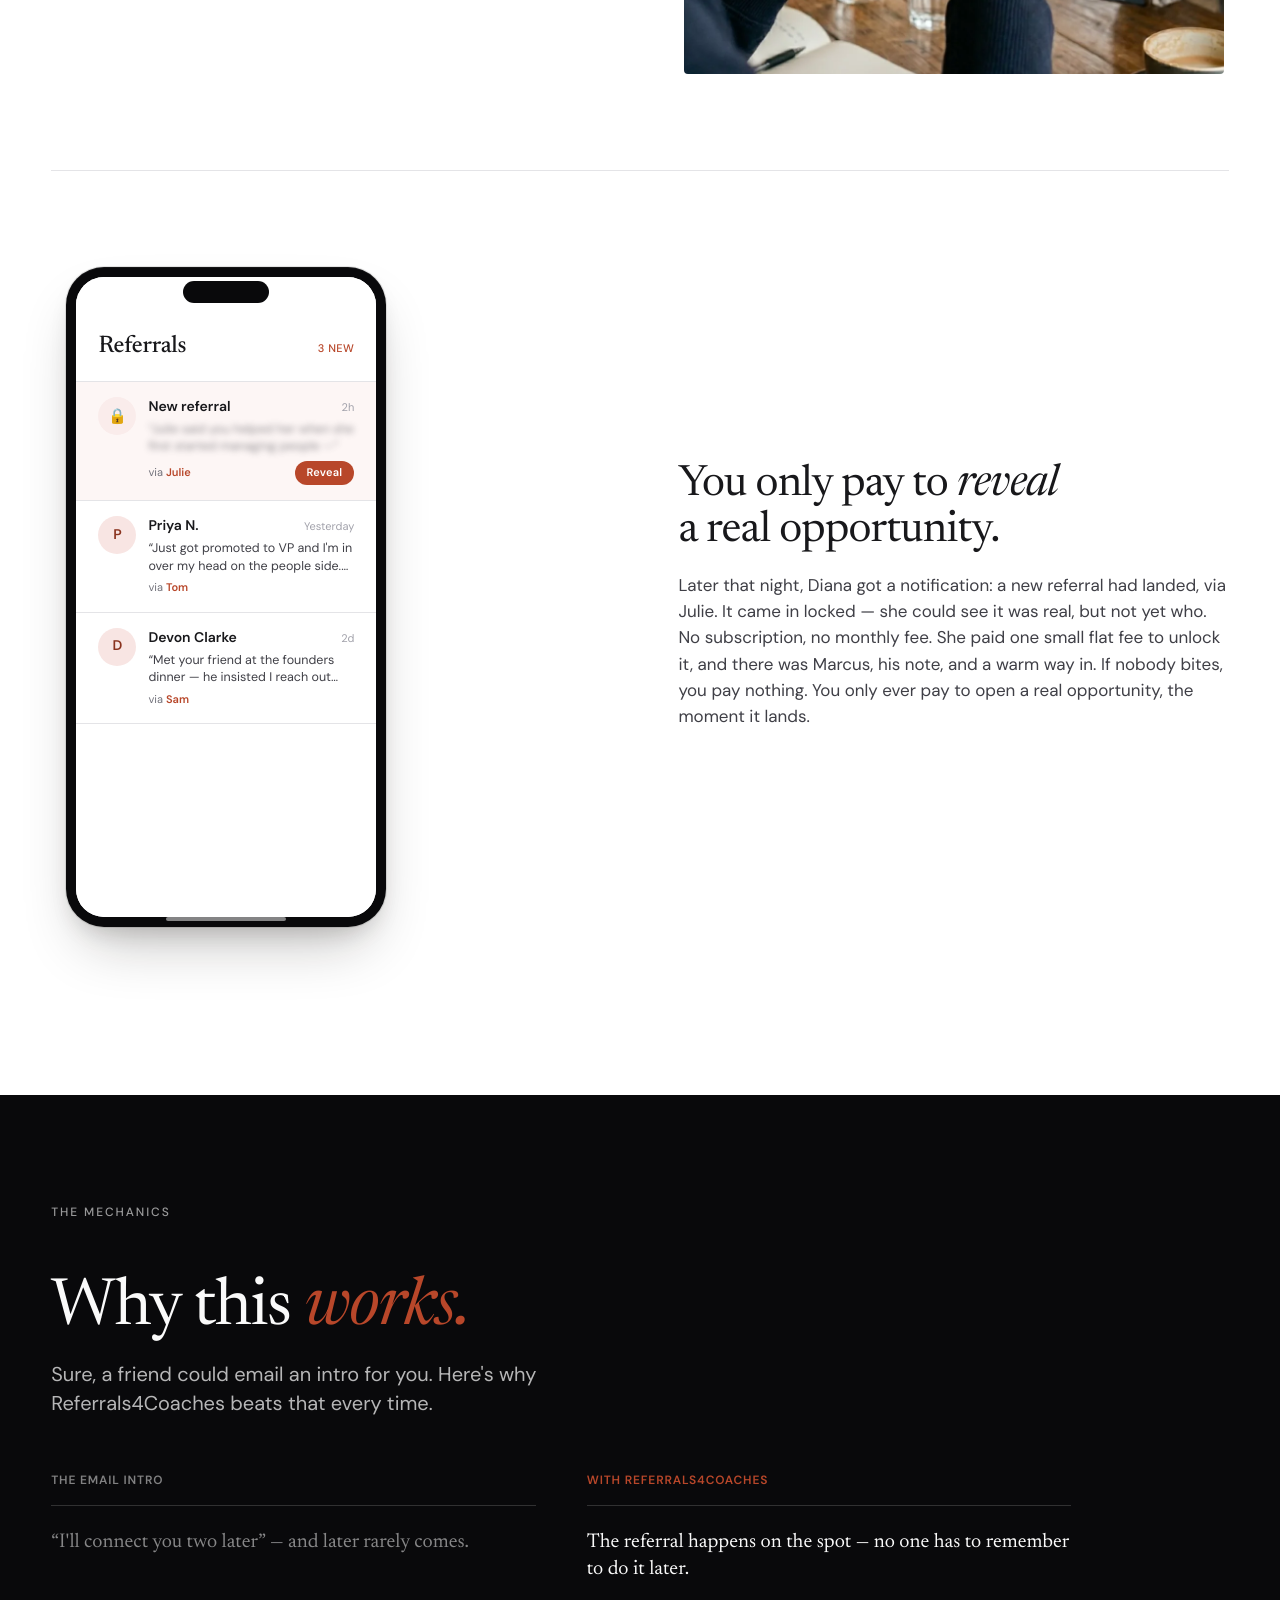
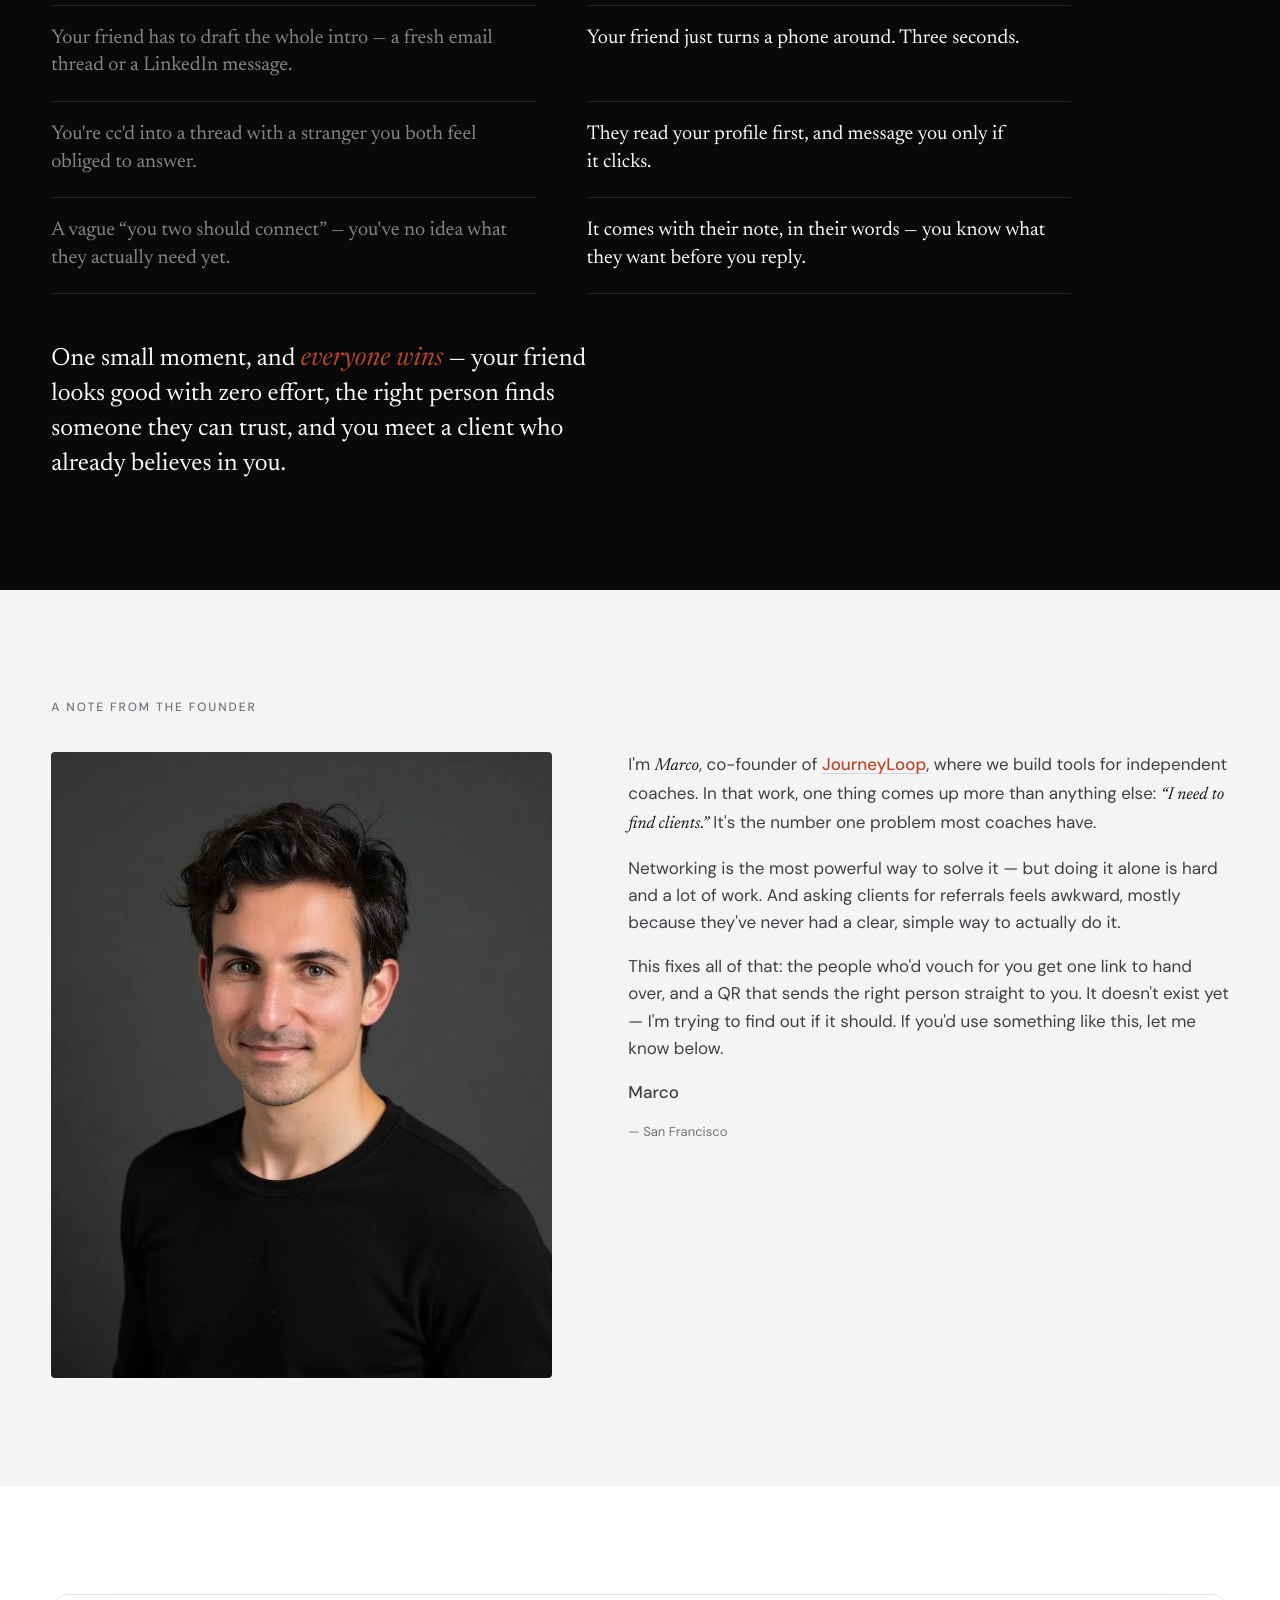
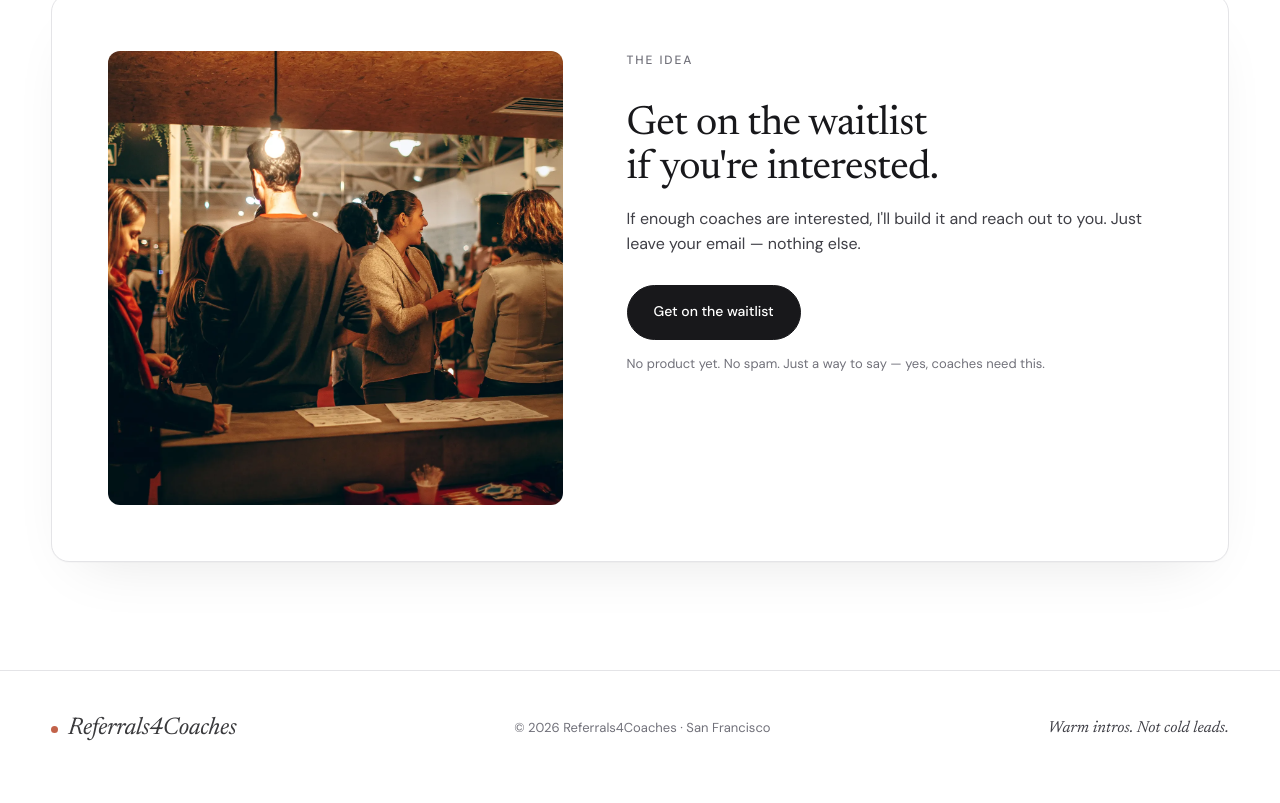
==== commit 0dbf772d: "Rewrite landing page as a story-driven narrative - Add scene-opener: an in-person dinner dialogue be" ====
--- a/index.html
+++ b/index.html
@@ -5,6 +5,19 @@
   <meta name="viewport" content="width=device-width, initial-scale=1" />
   <title>Referrals4Coaches — warm intros, not cold leads</title>
   <meta name="description" content="Your best clients come from people who already trust you. A simple way for coaches to turn their network into warm referrals." />
+
+  <!-- Open Graph / social share -->
+  <meta property="og:type" content="website" />
+  <meta property="og:url" content="https://mlamina.github.io/referrals4coaches/" />
+  <meta property="og:title" content="Referrals4Coaches — warm intros, not cold leads" />
+  <meta property="og:description" content="Your best clients come from people who already trust you. A simple way for coaches to turn their network into warm referrals." />
+  <meta property="og:image" content="https://mlamina.github.io/referrals4coaches/images/og-image.jpg" />
+  <meta property="og:image:width" content="1200" />
+  <meta property="og:image:height" content="630" />
+  <meta name="twitter:card" content="summary_large_image" />
+  <meta name="twitter:title" content="Referrals4Coaches — warm intros, not cold leads" />
+  <meta name="twitter:description" content="Your best clients come from people who already trust you. A simple way for coaches to turn their network into warm referrals." />
+  <meta name="twitter:image" content="https://mlamina.github.io/referrals4coaches/images/og-image.jpg" />
 
   <link rel="preconnect" href="https://fonts.googleapis.com" />
   <link rel="preconnect" href="https://fonts.gstatic.com" crossorigin />
@@ -47,24 +60,48 @@
       </div>
     </section>
 
-    <!-- ── 01b Lead-in ───────────────────────────────────────── -->
-    <section class="lead-in">
-      <div class="container">
-        <div class="lead-in__grid">
-          <div class="lead-in__left">
-            <div class="eyebrow" style="margin-bottom:18px">For coaches tired of chasing cold leads</div>
-          </div>
-          <div class="lead-in__right">
-            <p class="lead-in__sub">
-              Ads are expensive, cold outreach feels gross, and funnels turn you into
-              a marketer instead of a coach. Your best clients always came from someone
-              who already knew you — but you've never had an easy way to put yourself in
-              the hands of the people who'd happily refer you.
-            </p>
-          </div>
-        </div>
-      </div>
-    </section>
+    <!-- ── 01a Scene opener ──────────────────────────────────── -->
+    <section class="section section-tight">
+      <div class="container">
+        <div class="scene">
+          <div class="eyebrow-muted" style="margin-bottom:10px;text-align:center">a tuesday-night dinner, somewhere across town</div>
+          <p class="scene__lead">Your former client Julie is at dinner. The person beside her has exactly the problem you solve.</p>
+
+          <div class="dialogue">
+            <div class="dialogue__turn dialogue__turn--them">
+              <span class="dialogue__avatar"><img src="images/marcus-headshot.webp" alt="Marcus" /></span>
+              <div class="dialogue__body">
+                <div class="dialogue__name">Marcus · across the table</div>
+                <p class="dialogue__line">“I just took over a team and I'm completely in over my head.”</p>
+              </div>
+            </div>
+            <div class="dialogue__turn dialogue__turn--me">
+              <span class="dialogue__avatar"><img src="images/julie-headshot.webp" alt="Julie" /></span>
+              <div class="dialogue__body">
+                <div class="dialogue__name">Julie · your former client</div>
+                <p class="dialogue__line">“That was me two years ago. You should talk to Diana — she's the reason I figured it out.”</p>
+              </div>
+            </div>
+            <div class="dialogue__turn dialogue__turn--them">
+              <span class="dialogue__avatar"><img src="images/marcus-headshot.webp" alt="" /></span>
+              <div class="dialogue__body">
+                <p class="dialogue__line">“Could you intro us? Email's fine, whatever's easiest.”</p>
+              </div>
+            </div>
+            <div class="dialogue__turn dialogue__turn--me">
+              <span class="dialogue__avatar"><img src="images/julie-headshot.webp" alt="" /></span>
+              <div class="dialogue__body">
+                <p class="dialogue__line">“Even easier — here, scan this.”</p>
+              </div>
+            </div>
+          </div>
+
+          <p class="scene__caption caption">Julie pulls out her phone and shows Marcus a QR code. He scans it then and there — and seconds later, a warm referral is sitting in Diana's inbox.</p>
+        </div>
+      </div>
+    </section>
+
+    <div class="container"><hr class="rule" /></div>
 
     <!-- ── 02 How it works ───────────────────────────────────── -->
     <section class="section section-tight" id="how">
@@ -103,7 +140,7 @@
           </div>
           <div class="how-row__copy">
             <h3 class="how-row__title">You build your profile, once.</h3>
-            <p class="how-row__body">A photo, your title, and a few honest sentences about who you help and how. That's the whole setup.</p>
+            <p class="how-row__body">Before any of this, Diana spent five minutes on a profile — a photo, her title, a few honest sentences about who she helps. She set it once and forgot about it. That's the whole setup.</p>
           </div>
         </div>
 
@@ -195,7 +232,7 @@
           </div>
           <div class="how-row__copy">
             <h3 class="how-row__title">Give each ally a personal link.</h3>
-            <p class="how-row__body">Friends, former clients, peers — anyone who'd vouch for you. They save your link on your contact card in their phone. When they meet someone who could use you, they open it to show your QR code.</p>
+            <p class="how-row__body">Diana sent her link to the people who'd vouch for her — former clients, peers, friends. Julie was one of them. She saved it to Diana's contact card in her phone, then went back to her life. The link just sits there, ready for the next time Julie meets someone who needs a coach.</p>
           </div>
         </div>
 
@@ -209,7 +246,7 @@
           </div>
           <div class="how-row__copy">
             <h3 class="how-row__title">Referring you takes just a few seconds.</h3>
-            <p class="how-row__body">At a dinner, a conference, a school pickup — whenever your ally meets someone and thinks of you, they pull up your link and hand over the QR. The other person scans on their own phone.</p>
+            <p class="how-row__body">So when Marcus started venting at dinner, Julie was ready. No email, no "let me connect you two" that never happens. She pulled up Diana's link and handed over the QR. Marcus scanned it on his own phone, right at the table.</p>
           </div>
         </div>
 
@@ -222,7 +259,7 @@
           </div>
           <div class="how-row__copy">
             <h3 class="how-row__title">That person reaches out — warm, not cold.</h3>
-            <p class="how-row__body">After scanning the QR code, your new potential client sees <a class="inline-link" href="profile.html" target="_blank" rel="noreferrer">your profile</a> and leaves their contact details together with a short note.</p>
+            <p class="how-row__body">On his screen, Marcus saw <em class="serif-italic">Julie thought you two should meet</em> — then <a class="inline-link" href="profile.html" target="_blank" rel="noreferrer">Diana's profile</a>, with Julie's name on it. He left his number and a short note about the team he just took over and the nights it's costing him. To Diana, it'll arrive already trusting her.</p>
           </div>
         </div>
 
@@ -239,12 +276,15 @@
                       <div class="inbox__count">3 new</div>
                     </div>
                     <ul class="inbox__list">
-                      <li class="inbox__item">
-                        <span class="inbox__avatar" aria-hidden="true">M</span>
+                      <li class="inbox__item is-locked">
+                        <span class="inbox__avatar inbox__avatar--locked" aria-hidden="true">🔒</span>
                         <div class="inbox__body">
-                          <div class="inbox__row"><span class="inbox__name">Marcus Webb</span><span class="inbox__time">2h</span></div>
-                          <div class="inbox__note">“Julie said you helped her through a brutal scaling stretch — I'm staring down the same thing.”</div>
-                          <div class="inbox__via">via <strong>Julie</strong></div>
+                          <div class="inbox__row"><span class="inbox__name">New referral</span><span class="inbox__time">2h</span></div>
+                          <div class="inbox__note">“Julie said you helped her when she first started managing people —”</div>
+                          <div class="inbox__lockrow">
+                            <span class="inbox__via">via <strong>Julie</strong></span>
+                            <span class="inbox__reveal">Reveal</span>
+                          </div>
                         </div>
                       </li>
                       <li class="inbox__item">
@@ -271,8 +311,8 @@
             </div>
           </div>
           <div class="how-row__copy">
-            <h3 class="how-row__title">You only pay for real opportunities.</h3>
-            <p class="how-row__body">No subscription, no monthly fee. You pay a small flat fee per referral — and only when a new potential client actually reaches out through your link. If nobody bites, you pay nothing. You're never paying for a tool that sits idle, only for real business opportunities, the moment they land.</p>
+            <h3 class="how-row__title">You only pay to <em class="serif-italic">reveal</em> a real opportunity.</h3>
+            <p class="how-row__body">Later that night, Diana got a notification: a new referral had landed, via Julie. It came in locked — she could see it was real, but not yet who. No subscription, no monthly fee. She paid one small flat fee to unlock it, and there was Marcus, his note, and a warm way in. If nobody bites, you pay nothing. You only ever pay to open a real opportunity, the moment it lands.</p>
           </div>
         </div>
       </div>
@@ -282,17 +322,29 @@
     <section class="section section-dark" id="why">
       <div class="container">
         <div class="eyebrow-on-dark" style="margin-bottom:28px">The mechanics</div>
-        <h2 class="display-l" style="max-width:14ch;margin-bottom:64px;color:var(--on-dark)">
+        <h2 class="display-l" style="max-width:14ch;margin-bottom:18px;color:var(--on-dark)">
           Why this <em class="serif-italic" style="color:var(--accent)">works.</em>
         </h2>
-        <ul class="nots">
-          <li class="not"><span class="dash" aria-hidden="true">—</span><span><span class="not__lead">Warm beats cold, every time.</span> A referral from someone trusted converts where an ad or a cold DM never will.</span></li>
-          <li class="not"><span class="dash" aria-hidden="true">—</span><span><span class="not__lead">The referrer does the vouching.</span> Trust is transferred before you ever speak. You start the conversation already credible.</span></li>
-          <li class="not"><span class="dash" aria-hidden="true">—</span><span><span class="not__lead">Leads arrive pre-qualified.</span> Your allies only show your QR to people who clearly need what you do.</span></li>
-          <li class="not"><span class="dash" aria-hidden="true">—</span><span><span class="not__lead">No ad spend, no funnels.</span> No landing-page tricks, no nurture sequences. Just real introductions in real life.</span></li>
-          <li class="not"><span class="dash" aria-hidden="true">—</span><span><span class="not__lead">Your network becomes a channel.</span> The people who already believe in you can finally refer you without it being awkward.</span></li>
-          <li class="not"><span class="dash" aria-hidden="true">—</span><span><span class="not__lead">You stay in control.</span> Details come in. You reach out to whoever's a fit. Nobody else gets through.</span></li>
-        </ul>
+        <p class="vs__kicker">Sure, a friend could email an intro for you. Here's why Referrals4Coaches beats that every time.</p>
+
+        <div class="vs">
+          <div class="vs__head vs__head--email">The email intro</div>
+          <div class="vs__head vs__head--code">With Referrals4Coaches</div>
+
+          <div class="vs__cell vs__cell--email">“I'll connect you two later” — and later rarely comes.</div>
+          <div class="vs__cell vs__cell--code">The referral happens on the spot — no one has to remember to do it later.</div>
+
+          <div class="vs__cell vs__cell--email">Your friend has to draft the whole intro — a fresh email thread or a LinkedIn message.</div>
+          <div class="vs__cell vs__cell--code">Your friend just turns a phone around. Three seconds.</div>
+
+          <div class="vs__cell vs__cell--email">You're cc'd into a thread with a stranger you both feel obliged to answer.</div>
+          <div class="vs__cell vs__cell--code">They read your profile first, and message you only if it clicks.</div>
+
+          <div class="vs__cell vs__cell--email">A vague “you two should connect” — you've no idea what they actually need yet.</div>
+          <div class="vs__cell vs__cell--code">It comes with their note, in their words — you know what they want before you reply.</div>
+        </div>
+
+        <p class="vs__closer">One small moment, and <em class="serif-italic" style="color:var(--accent)">everyone wins</em> — your friend looks good with zero effort, the right person finds someone they can trust, and you meet a client who already believes in you.</p>
       </div>
     </section>
 
@@ -331,8 +383,7 @@
                 If enough coaches are interested, I'll build it and reach out to you. Just leave
                 your email — nothing else.
               </p>
-              <!-- TODO: replace href with your own Google Form / Formspree / waitlist link -->
-              <a class="btn" style="display:inline-block;text-decoration:none" href="#ask" rel="noopener">Get on the waitlist</a>
+              <a class="btn" style="display:inline-block;text-decoration:none" href="https://docs.google.com/forms/d/e/1FAIpQLSeGEQzQH3pRgIkOaWDpdmW-eA_ehlU9r50W1rALvnTZLgh10w/viewform?usp=pp_url&amp;entry.1535925841=%2450" target="_blank" rel="noopener">Get on the waitlist</a>
               <p class="caption" style="margin-top:16px">No product yet. No spam. Just a way to say — yes, coaches need this.</p>
             </div>
           </div>
--- a/styles.css
+++ b/styles.css
@@ -372,6 +372,153 @@
   text-wrap: pretty;
 }
 
+.scene { max-width: 36rem; margin: 0 auto; }
+
+.scene__lead {
+  font-family: var(--serif);
+  font-size: clamp(22px, 2.4vw, 30px);
+  line-height: 1.32;
+  font-weight: 400;
+  letter-spacing: -0.012em;
+  color: var(--ink);
+  text-align: center;
+  margin: 0 0 36px;
+  text-wrap: pretty;
+}
+
+/* In-person dinner dialogue (spoken, not texting) */
+.dialogue { display: flex; flex-direction: column; gap: 44px; }
+
+.dialogue__turn {
+  display: flex;
+  align-items: flex-start;
+  gap: 16px;
+  max-width: 90%;
+}
+
+.dialogue__turn--them { align-self: flex-start; }
+.dialogue__turn--me {
+  align-self: flex-end;
+  flex-direction: row-reverse;
+  text-align: right;
+}
+
+.dialogue__avatar {
+  width: 52px;
+  height: 52px;
+  flex-shrink: 0;
+  border-radius: 50%;
+  overflow: hidden;
+  background: var(--bg-2);
+  box-shadow: 0 1px 3px rgba(0,0,0,0.12);
+}
+.dialogue__avatar img { width: 100%; height: 100%; object-fit: cover; display: block; }
+
+.dialogue__name {
+  font-family: var(--sans);
+  font-size: 11px;
+  font-weight: 600;
+  letter-spacing: 0.06em;
+  text-transform: uppercase;
+  color: var(--ink-3);
+  margin-bottom: 7px;
+}
+
+.dialogue__line {
+  font-family: var(--serif);
+  font-size: clamp(19px, 2vw, 25px);
+  line-height: 1.34;
+  font-weight: 400;
+  letter-spacing: -0.01em;
+  color: var(--ink);
+  margin: 0;
+  text-wrap: pretty;
+}
+
+.scene__caption {
+  text-align: center;
+  margin: 28px auto 0;
+  max-width: 30rem;
+}
+
+/* Email vs. code comparison (dark section) */
+.vs__kicker {
+  font-family: var(--sans);
+  font-size: clamp(17px, 1.7vw, 20px);
+  line-height: 1.45;
+  color: color-mix(in oklch, var(--on-dark) 72%, transparent);
+  max-width: 42ch;
+  margin: 0 0 52px;
+  text-wrap: pretty;
+}
+
+.vs {
+  display: grid;
+  grid-template-columns: 1fr 1fr;
+  column-gap: clamp(20px, 4vw, 64px);
+  max-width: 60rem;
+}
+
+.vs__head {
+  font-family: var(--sans);
+  font-size: 12px;
+  font-weight: 600;
+  letter-spacing: 0.07em;
+  text-transform: uppercase;
+  padding-bottom: 16px;
+  margin-bottom: 4px;
+  border-bottom: 1px solid color-mix(in oklch, var(--on-dark) 16%, transparent);
+}
+.vs__head--email { color: color-mix(in oklch, var(--on-dark) 50%, transparent); }
+.vs__head--code { color: var(--accent); }
+
+.vs__cell {
+  font-family: var(--serif);
+  font-size: clamp(16px, 1.7vw, 20px);
+  line-height: 1.38;
+  padding: 20px 0;
+  border-bottom: 1px solid color-mix(in oklch, var(--on-dark) 10%, transparent);
+  text-wrap: pretty;
+}
+.vs__cell--email {
+  color: color-mix(in oklch, var(--on-dark) 52%, transparent);
+}
+.vs__cell--code { color: var(--on-dark); }
+
+.vs__closer {
+  font-family: var(--serif);
+  font-size: clamp(19px, 2vw, 25px);
+  line-height: 1.4;
+  color: var(--on-dark);
+  max-width: 34rem;
+  margin: 48px 0 0;
+  text-wrap: pretty;
+}
+
+@media (max-width: 600px) {
+  .vs { grid-template-columns: 1fr; column-gap: 0; }
+  .vs__head--email { display: none; }
+  .vs__head--code { grid-column: 1; }
+  .vs__cell { padding: 14px 0; border-bottom: none; }
+  .vs__cell--email {
+    padding-bottom: 4px;
+    font-size: 15px;
+  }
+  .vs__cell--email::before {
+    content: "Instead of: ";
+    font-family: var(--sans);
+    font-size: 11px;
+    letter-spacing: 0.04em;
+    text-transform: uppercase;
+    color: color-mix(in oklch, var(--on-dark) 40%, transparent);
+  }
+  .vs__cell--code {
+    padding-top: 0;
+    padding-bottom: 22px;
+    border-bottom: 1px solid color-mix(in oklch, var(--on-dark) 12%, transparent);
+  }
+}
+
 .lead-in__scroll {
   display: inline-flex;
   align-items: center;
@@ -1144,6 +1291,39 @@
 }
 
 .inbox__via strong { color: var(--accent); font-weight: 600; }
+
+/* Locked / pay-to-reveal referral state */
+.inbox__item.is-locked { background: color-mix(in oklch, var(--accent) 5%, var(--bg)); }
+
+.inbox__avatar--locked {
+  background: color-mix(in oklch, var(--accent) 10%, var(--bg));
+  font-size: 15px;
+}
+
+.inbox__item.is-locked .inbox__note {
+  filter: blur(3px);
+  opacity: 0.6;
+  user-select: none;
+}
+
+.inbox__lockrow {
+  display: flex;
+  align-items: center;
+  justify-content: space-between;
+  gap: 8px;
+}
+
+.inbox__reveal {
+  font-family: var(--sans);
+  font-size: 11px;
+  font-weight: 600;
+  letter-spacing: 0.02em;
+  color: var(--bg);
+  background: var(--accent);
+  border-radius: 999px;
+  padding: 4px 12px;
+  flex-shrink: 0;
+}
 
 .editor-mock__name {
   font-family: var(--serif);
